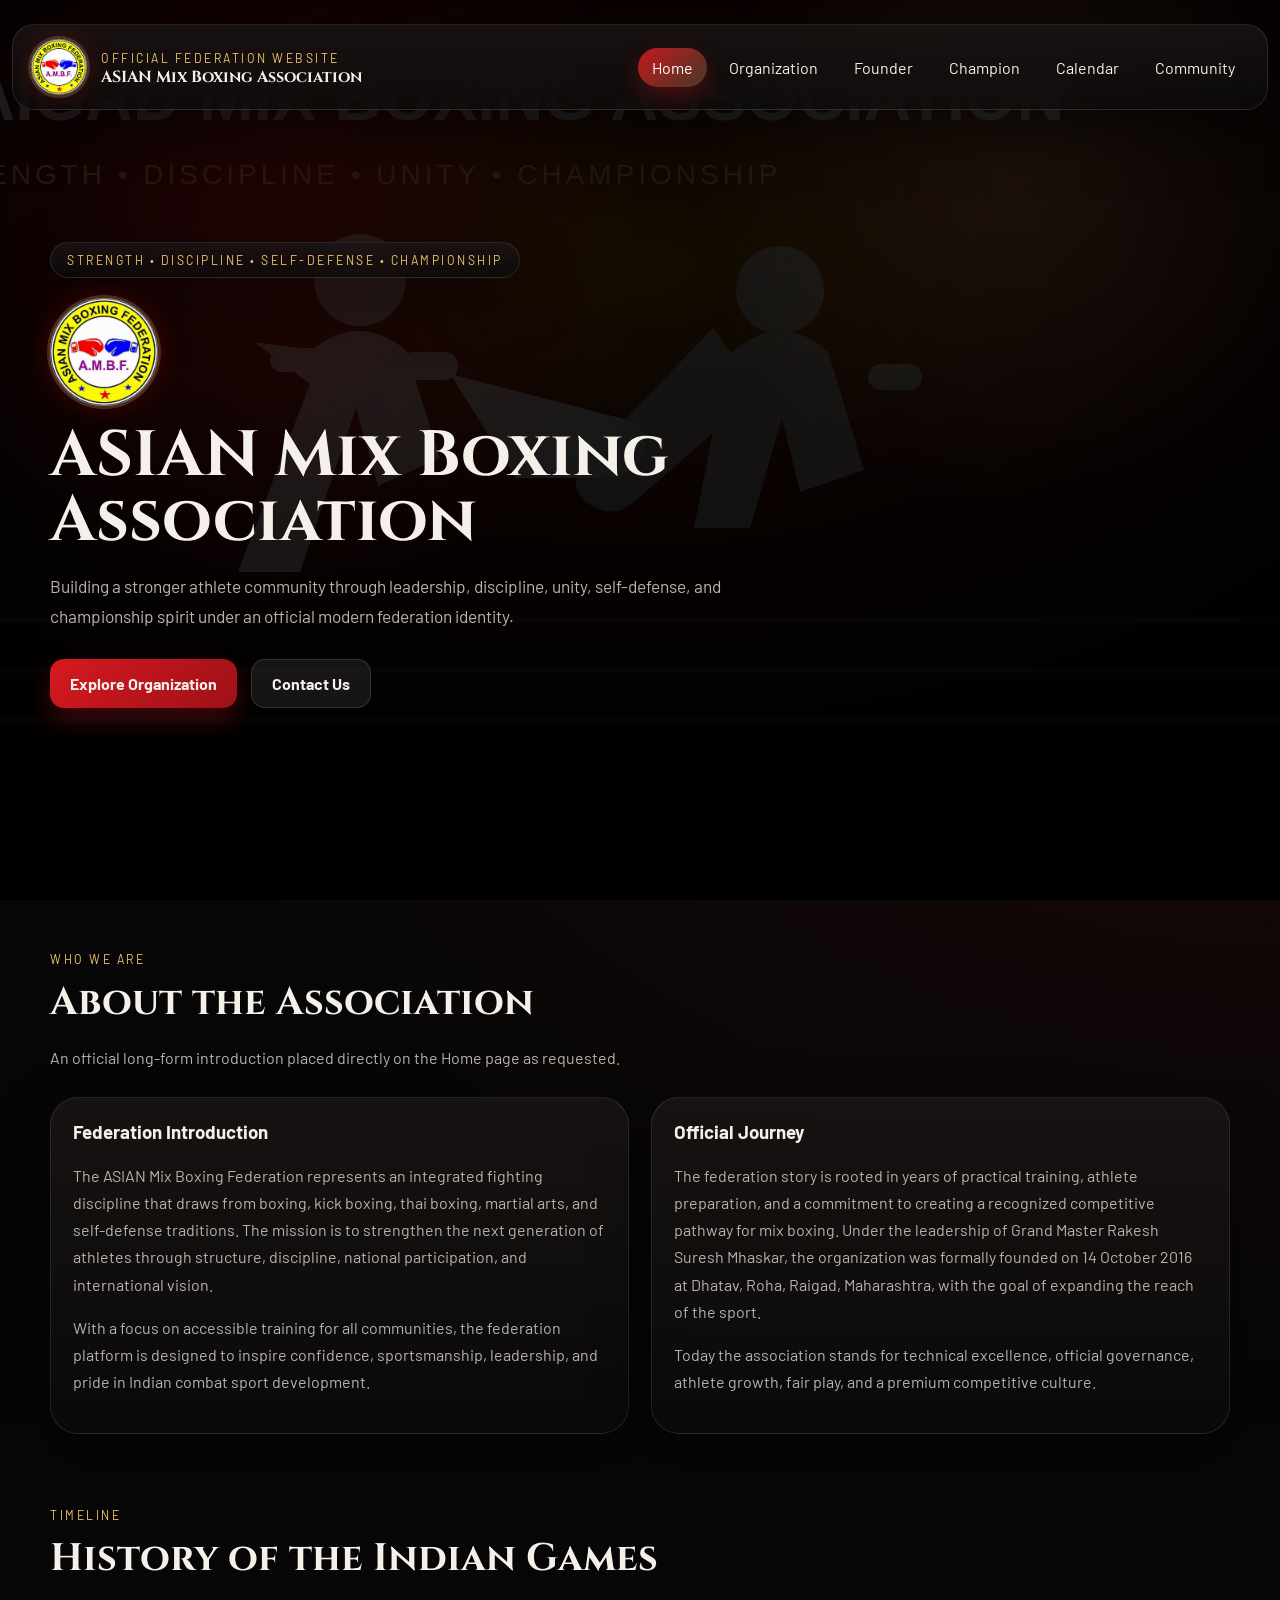
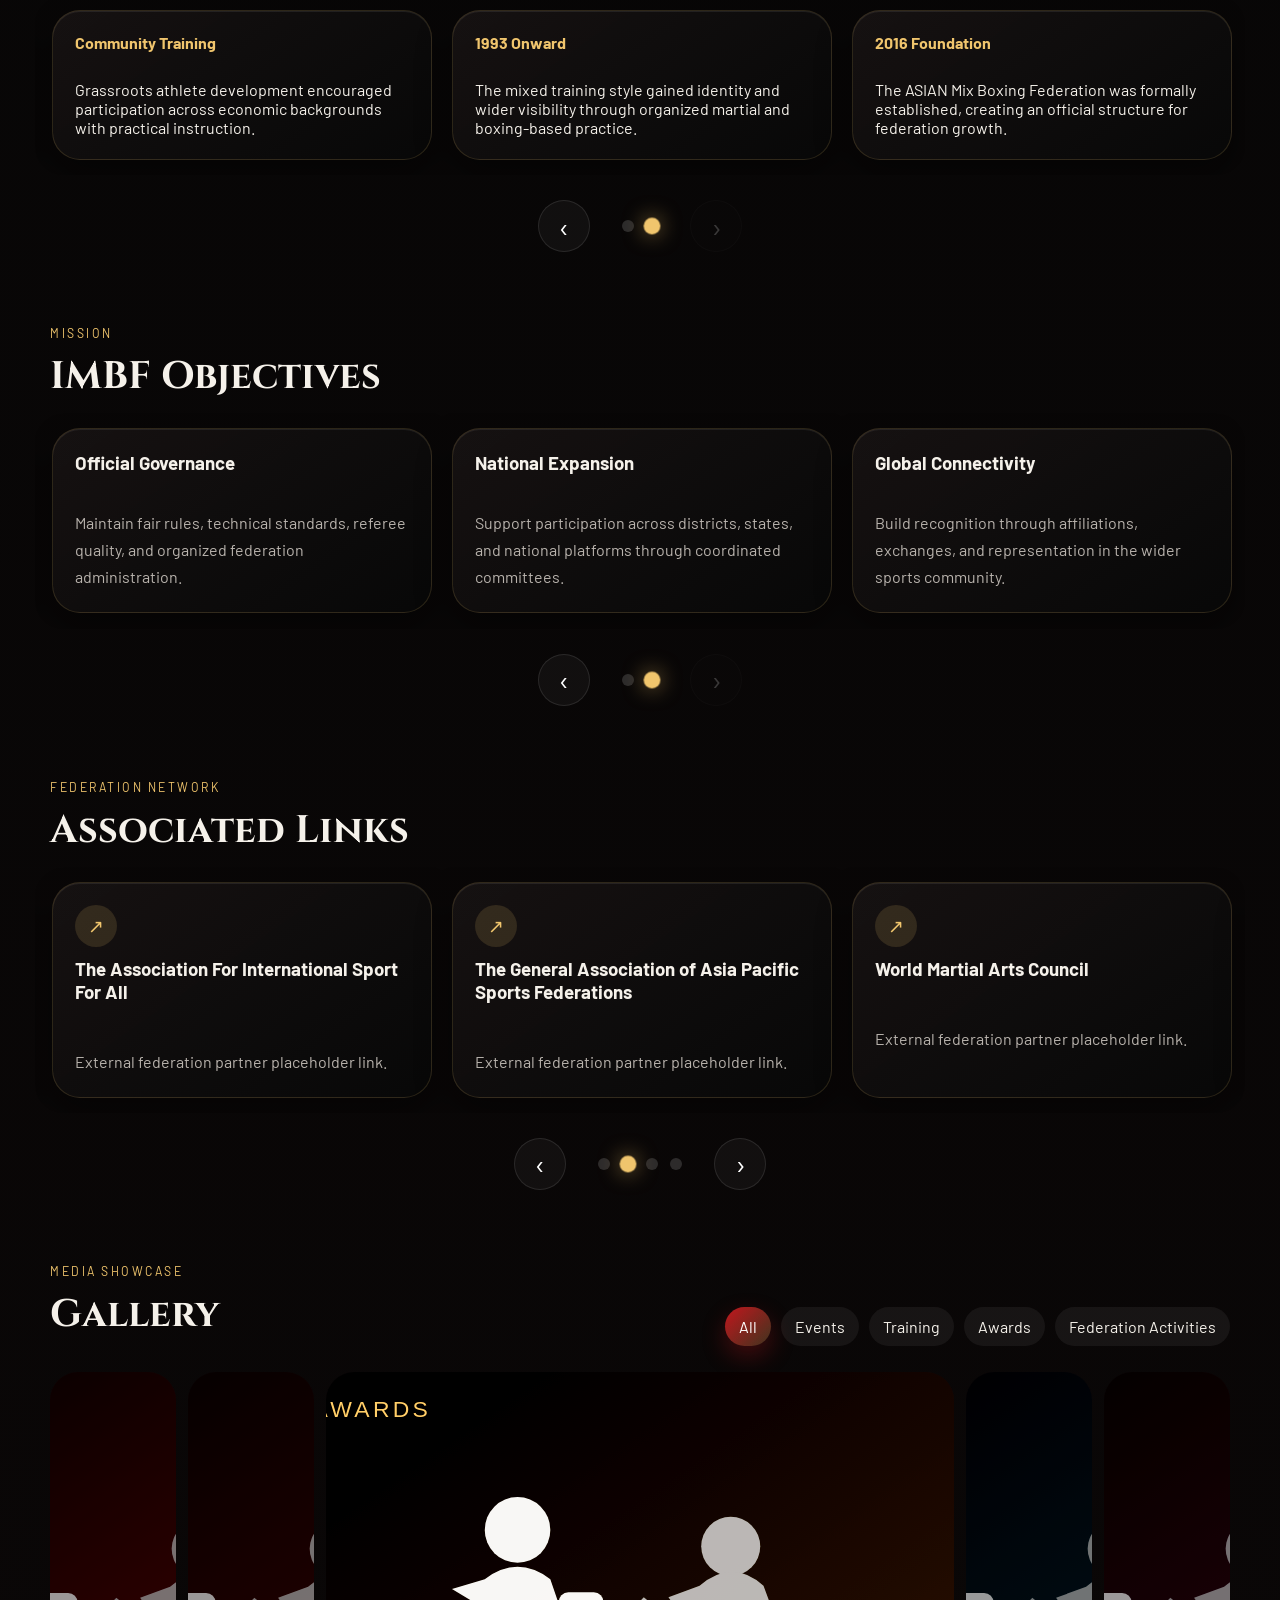
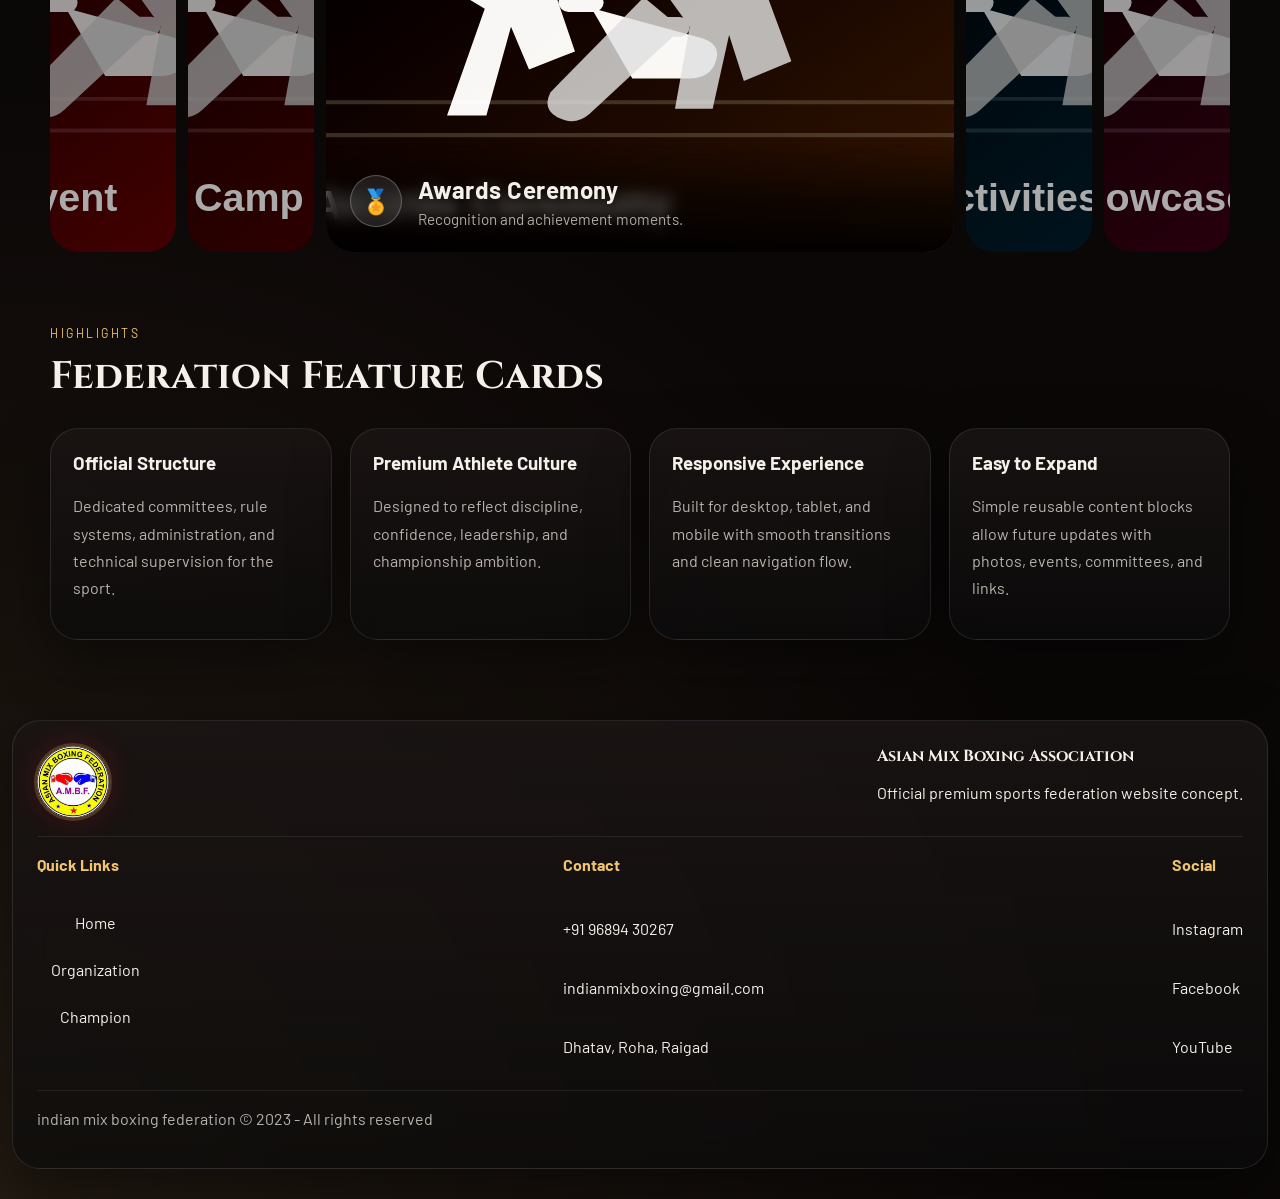
==== index.html @ f1f3923a "Update index.html" ====
<!DOCTYPE html>
<html lang="en">
<head>
 <!-- Google tag (gtag.js) -->
<script async src="https://www.googletagmanager.com/gtag/js?id=G-KQ9XJMJZVV"></script>
<script>
  window.dataLayer = window.dataLayer || [];
  function gtag(){dataLayer.push(arguments);}
  gtag('js', new Date());

  gtag('config', 'G-KQ9XJMJZVV');
</script>
  <meta name="google-site-verification" content="1h9TPfLEW4wHCmeXuzrRV40Mx8fg6w8ciXgOBHRGX2k" />
  <meta charset="UTF-8" />
  <meta name="viewport" content="width=device-width, initial-scale=1.0" />
  <title>ASIAN Mix Boxing Association</title>
  <meta name="description" content="Official premium website concept for ASIAN Mix Boxing Association." />
  <link rel="preconnect" href="https://fonts.googleapis.com">
  <link rel="preconnect" href="https://fonts.gstatic.com" crossorigin>
  <link href="https://fonts.googleapis.com/css2?family=Barlow:wght@400;500;600;700;800&family=Cinzel:wght@500;600;700&display=swap" rel="stylesheet">
  <link rel="stylesheet" href="styles.css" />
</head>
<body>
  <div class="site-shell">
    <header class="site-header glass">
      <a href="#" class="brand" data-page-target="home-page">
        <img src="assets/logo.jpg" alt="IMBF Logo" class="brand-logo" />
        <div>
          <span class="brand-top">Official Federation Website</span>
          <strong>ASIAN Mix Boxing Association</strong>
        </div>
      </a>

      <button class="menu-toggle" aria-label="Open navigation">
        <span></span><span></span><span></span>
      </button>

      <nav class="site-nav">
        <button class="nav-link active" data-page-target="home-page">Home</button>
        <button class="nav-link" data-page-target="organization-page">Organization</button>
        <button class="nav-link" data-page-target="founder-page">Founder</button>
        <button class="nav-link" data-page-target="champion-page">Champion</button>
        <button class="nav-link" data-page-target="calendar-page">Calendar</button>

        <button class="nav-link" data-page-target="community-page">Community</button>
      </nav>
    </header>

    <main class="page-stack">
      <section id="home-page" class="page active">
        <section class="hero-section">
          <div class="hero-video-wrap">
            <iframe
              class="hero-video"
              src="https://www.youtube.com/embed/D8DouKeOkfI?autoplay=1&mute=1&controls=0&loop=1&playlist=D8DouKeOkfI&modestbranding=1&playsinline=1&rel=0"
              title="Boxing background video"
              allow="autoplay; encrypted-media; picture-in-picture"
              referrerpolicy="strict-origin-when-cross-origin"
            ></iframe>
            <div class="hero-poster" aria-hidden="true"></div>
          </div>
          <div class="hero-overlay"></div>
          <div class="hero-content content-width">
            <div class="hero-badge glass reveal">Strength • Discipline • Self-Defense • Championship</div>
            <div class="hero-grid">
              <div class="hero-copy reveal">
                <img src="assets/logo.jpg" alt="IMBF Logo" class="hero-logo" />
                <h1>ASIAN Mix Boxing Association</h1>
                <p>
                  Building a stronger athlete community through leadership, discipline, unity, self-defense,
                  and championship spirit under an official modern federation identity.
                </p>
                <div class="hero-actions">
                  <button class="button button-primary" data-page-target="organization-page">Explore Organization</button>
                  <button class="button button-secondary" data-page-target="contact-page">Contact Us</button>
                </div>
              </div>


            </div>
          </div>
        </section>

        <section class="section content-width reveal" id="about-section">
          <div class="section-heading">
            <span class="eyebrow">Who We Are</span>
            <h2>About the Association</h2>
            <p>An official long-form introduction placed directly on the Home page as requested.</p>
          </div>
          <div class="two-col">
            <article class="glass info-card">
              <h3>Federation Introduction</h3>
              <p>
                The ASIAN Mix Boxing Federation represents an integrated fighting discipline that draws from boxing,
                kick boxing, thai boxing, martial arts, and self-defense traditions. The mission is to strengthen the
                next generation of athletes through structure, discipline, national participation, and international vision.
              </p>
              <p>
                With a focus on accessible training for all communities, the federation platform is designed to inspire
                confidence, sportsmanship, leadership, and pride in Indian combat sport development.
              </p>
            </article>
            <article class="glass info-card">
              <h3>Official Journey</h3>
              <p>
                The federation story is rooted in years of practical training, athlete preparation, and a commitment to
                creating a recognized competitive pathway for mix boxing. Under the leadership of Grand Master Rakesh
                Suresh Mhaskar, the organization was formally founded on 14 October 2016 at Dhatav, Roha, Raigad,
                Maharashtra, with the goal of expanding the reach of the sport.
              </p>
              <p>
                Today the association stands for technical excellence, official governance, athlete growth, fair play,
                and a premium competitive culture.
              </p>
            </article>
          </div>
        </section>

        <section class="section content-width reveal">
          <div class="section-heading">
            <span class="eyebrow">Timeline</span>
            <h2>History of the Indian Games</h2>
          </div>
          <div class="premium-carousel" data-carousel="timeline">
            <div class="carousel-track-wrapper">
              <div class="carousel-track">
                <article class="premium-slide timeline-card glass">
                  <span class="year">Early Roots</span>
                  <p>Traditional fighting disciplines, boxing practice, and martial systems shaped the foundation of the sport.</p>
                </article>
                <article class="premium-slide timeline-card glass">
                  <span class="year">Community Training</span>
                  <p>Grassroots athlete development encouraged participation across economic backgrounds with practical instruction.</p>
                </article>
                <article class="premium-slide timeline-card glass">
                  <span class="year">1993 Onward</span>
                  <p>The mixed training style gained identity and wider visibility through organized martial and boxing-based practice.</p>
                </article>
                <article class="premium-slide timeline-card glass">
                  <span class="year">2016 Foundation</span>
                  <p>The ASIAN Mix Boxing Federation was formally established, creating an official structure for federation growth.</p>
                </article>
              </div>
            </div>
            <div class="carousel-nav">
              <button class="carousel-arrow prev" aria-label="Previous slide">‹</button>
              <div class="carousel-dots"></div>
              <button class="carousel-arrow next" aria-label="Next slide">›</button>
            </div>
          </div>
        </section>

        <section class="section content-width reveal">
          <div class="section-heading">
            <span class="eyebrow">Mission</span>
            <h2>IMBF Objectives</h2>
          </div>
          <div class="premium-carousel" data-carousel="mission">
            <div class="carousel-track-wrapper">
              <div class="carousel-track">
                <article class="premium-slide glass objective-card">
                  <h3>Athlete Development</h3>
                  <p>Promote structured coaching, competition readiness, and disciplined combat sports education.</p>
                </article>
                <article class="premium-slide glass objective-card">
                  <h3>Official Governance</h3>
                  <p>Maintain fair rules, technical standards, referee quality, and organized federation administration.</p>
                </article>
                <article class="premium-slide glass objective-card">
                  <h3>National Expansion</h3>
                  <p>Support participation across districts, states, and national platforms through coordinated committees.</p>
                </article>
                <article class="premium-slide glass objective-card">
                  <h3>Global Connectivity</h3>
                  <p>Build recognition through affiliations, exchanges, and representation in the wider sports community.</p>
                </article>
              </div>
            </div>
            <div class="carousel-nav">
              <button class="carousel-arrow prev" aria-label="Previous slide">‹</button>
              <div class="carousel-dots"></div>
              <button class="carousel-arrow next" aria-label="Next slide">›</button>
            </div>
          </div>
        </section>

        <section class="section content-width reveal" id="associated-links">
          <div class="section-heading">
            <span class="eyebrow">Federation Network</span>
            <h2>Associated Links</h2>
          </div>
          <div class="premium-carousel" data-carousel="network">
            <div class="carousel-track-wrapper">
              <div class="carousel-track">
                <a class="premium-slide glass assoc-card" href="#" target="_blank" rel="noopener noreferrer">
                  <span>↗</span>
                  <h3>International Health and Fitness Association</h3>
                  <p>External federation partner placeholder link.</p>
                </a>
                <a class="premium-slide glass assoc-card" href="#" target="_blank" rel="noopener noreferrer">
                  <span>↗</span>
                  <h3>The Association For International Sport For All</h3>
                  <p>External federation partner placeholder link.</p>
                </a>
                <a class="premium-slide glass assoc-card" href="#" target="_blank" rel="noopener noreferrer">
                  <span>↗</span>
                  <h3>The General Association of Asia Pacific Sports Federations</h3>
                  <p>External federation partner placeholder link.</p>
                </a>
                <a class="premium-slide glass assoc-card" href="#" target="_blank" rel="noopener noreferrer">
                  <span>↗</span>
                  <h3>World Martial Arts Council</h3>
                  <p>External federation partner placeholder link.</p>
                </a>
                <a class="premium-slide glass assoc-card" href="#" target="_blank" rel="noopener noreferrer">
                  <span>↗</span>
                  <h3>World Mix Boxing Federation</h3>
                  <p>External federation partner placeholder link.</p>
                </a>
                <a class="premium-slide glass assoc-card" href="#" target="_blank" rel="noopener noreferrer">
                  <span>↗</span>
                  <h3>Asian Mix Boxing Federation</h3>
                  <p>External federation partner placeholder link.</p>
                </a>
              </div>
            </div>
            <div class="carousel-nav">
              <button class="carousel-arrow prev" aria-label="Previous slide">‹</button>
              <div class="carousel-dots"></div>
              <button class="carousel-arrow next" aria-label="Next slide">›</button>
            </div>
          </div>
        </section>

        <section class="section content-width reveal" id="gallery-section">
          <div class="section-heading split-heading">
            <div>
              <span class="eyebrow">Media Showcase</span>
              <h2>Gallery</h2>
            </div>
            <div class="gallery-filters">
              <button class="filter-btn active" data-filter="all">All</button>
              <button class="filter-btn" data-filter="events">Events</button>
              <button class="filter-btn" data-filter="training">Training</button>
              <button class="filter-btn" data-filter="awards">Awards</button>
              <button class="filter-btn" data-filter="activities">Federation Activities</button>
            </div>
          </div>

          <div class="premium-accordion-gallery">
            <div class="accordion-item" tabindex="0" data-category="events">
              <img src="assets/gallery-1.svg" class="accordion-bg" alt="Federation Event" />
              <div class="accordion-content glass">
                <span class="icon">🏆</span>
                <div>
                  <h3>Federation Event</h3>
                  <p>Main event ring atmosphere.</p>
                </div>
              </div>
            </div>
            <div class="accordion-item" tabindex="0" data-category="training">
              <img src="assets/gallery-2.svg" class="accordion-bg" alt="Elite Training Camp" />
              <div class="accordion-content glass">
                <span class="icon">🥊</span>
                <div>
                  <h3>Elite Training Camp</h3>
                  <p>Technique and conditioning focus.</p>
                </div>
              </div>
            </div>
            <div class="accordion-item active" tabindex="0" data-category="awards">
              <img src="assets/gallery-3.svg" class="accordion-bg" alt="Awards Ceremony" />
              <div class="accordion-content glass">
                <span class="icon">🏅</span>
                <div>
                  <h3>Awards Ceremony</h3>
                  <p>Recognition and achievement moments.</p>
                </div>
              </div>
            </div>
            <div class="accordion-item" tabindex="0" data-category="activities">
              <img src="assets/gallery-4.svg" class="accordion-bg" alt="Federation Activities" />
              <div class="accordion-content glass">
                <span class="icon">🤝</span>
                <div>
                  <h3>Federation Activities</h3>
                  <p>Official meetings and sports programs.</p>
                </div>
              </div>
            </div>
            <div class="accordion-item" tabindex="0" data-category="events">
              <img src="assets/gallery-5.svg" class="accordion-bg" alt="Champion Showcase" />
              <div class="accordion-content glass">
                <span class="icon">⭐</span>
                <div>
                  <h3>Champion Showcase</h3>
                  <p>Previous year spotlight moments.</p>
                </div>
              </div>
            </div>
          </div>
        </section>

        <section class="section content-width reveal">
          <div class="section-heading">
            <span class="eyebrow">Highlights</span>
            <h2>Federation Feature Cards</h2>
          </div>
          <div class="feature-grid">
            <article class="glass feature-card">
              <h3>Official Structure</h3>
              <p>Dedicated committees, rule systems, administration, and technical supervision for the sport.</p>
            </article>
            <article class="glass feature-card">
              <h3>Premium Athlete Culture</h3>
              <p>Designed to reflect discipline, confidence, leadership, and championship ambition.</p>
            </article>
            <article class="glass feature-card">
              <h3>Responsive Experience</h3>
              <p>Built for desktop, tablet, and mobile with smooth transitions and clean navigation flow.</p>
            </article>
            <article class="glass feature-card">
              <h3>Easy to Expand</h3>
              <p>Simple reusable content blocks allow future updates with photos, events, committees, and links.</p>
            </article>
          </div>
        </section>
      </section>

      <section id="organization-page" class="page">
        <div class="content-width inner-page-heading reveal">
          <span class="eyebrow">Official Governance</span>
          <h2>Organization</h2>
          <p>Structured committees, administration, rules, and referee information in an organized scrolling layout.</p>
        </div>
        <div class="content-width organization-layout reveal">
          <aside class="organization-tabs glass">
            <button class="org-tab active" data-org-target="constitution">Constitution &amp; Rules</button>
            <button class="org-tab" data-org-target="administration">Administration</button>
            <button class="org-tab" data-org-target="assembly">General Assembly</button>
            <button class="org-tab" data-org-target="committee">General Committee</button>
            <button class="org-tab" data-org-target="organizer">Organizer Committee</button>
            <button class="org-tab" data-org-target="technical">Technical Panel Committee</button>
            <button class="org-tab" data-org-target="standing">Standing Committees</button>
            <button class="org-tab" data-org-target="referee">Official Referee</button>
          </aside>

          <div class="organization-content glass custom-scrollbar">
            <article class="org-panel active" id="constitution">
              <h3>Constitution &amp; Rules</h3>
              <p>The federation maintains a disciplined system of official rules, athlete conduct standards, fair play requirements, and event organization procedures.</p>
              <ul>
                <li>Promote safe, regulated, and respectful competitive participation.</li>
                <li>Maintain technical rulebooks for events, scoring, and athlete categories.</li>
                <li>Support transparent administration and committee-based decision making.</li>
                <li>Encourage athlete development, referee integrity, and training excellence.</li>
              </ul>
            </article>

            <article class="org-panel" id="administration">
              <h3>Administration</h3>
              <div class="org-card-grid">
                <article class="mini-glass">
                  <h4>Primary Contacts</h4>
                  <p>+91 96894 30267</p>
                  <p>+91 82913 54587</p>
                  <p>indianmixboxing@gmail.com</p>
                </article>
                <article class="mini-glass">
                  <h4>Leadership</h4>
                  <p>Mr. Swapnil Sonawane</p>
                  <p>Administrative support and coordination for official activities and communications.</p>
                </article>
              </div>
              <p>
                The Indian Mix Boxing Federation is an art of fighting that combines multiple systems into one competitive identity. The mix boxing game initially started in Dhatav Khedya village for students from all backgrounds and later evolved into a recognized federation structure. On 14 October 2016, the federation was founded at Dhatav, Roha, Raigad, Maharashtra.
              </p>
            </article>

            <article class="org-panel" id="assembly">
              <h3>General Assembly</h3>
              <ul>
                <li>Approves major resolutions and long-term federation direction.</li>
                <li>Reviews annual activity plans, event structures, and athlete development programs.</li>
                <li>Supports national and state-level participation strategy.</li>
                <li>Encourages member representation and transparent governance.</li>
              </ul>
            </article>

            <article class="org-panel" id="committee">
              <h3>General Committee</h3>
              <div class="org-list-grid">
                <div class="mini-glass">
                  <h4>Operations</h4>
                  <p>Scheduling, coordination, and official planning.</p>
                </div>
                <div class="mini-glass">
                  <h4>Compliance</h4>
                  <p>Rule monitoring, standards, and federation procedures.</p>
                </div>
                <div class="mini-glass">
                  <h4>Development</h4>
                  <p>Training programs, expansion, and athlete support.</p>
                </div>
              </div>
            </article>

            <article class="org-panel" id="organizer">
              <h3>Organizer Committee</h3>
              <ul>
                <li>Plans championships, camps, meetings, and official promotional activities.</li>
                <li>Coordinates venues, logistics, athlete flow, and public communication.</li>
                <li>Maintains event quality and federation presentation standards.</li>
              </ul>
            </article>

            <article class="org-panel" id="technical">
              <h3>Technical Panel Committee</h3>
              <ul>
                <li>Oversees rules, bout operations, scoring integrity, and technical assessment.</li>
                <li>Guides referee standards and competition procedures.</li>
                <li>Supports athlete classification, discipline, and fair play.</li>
              </ul>
            </article>

            <article class="org-panel" id="standing">
              <h3>Standing Committees</h3>
              <div class="org-list-grid">
                <div class="mini-glass"><h4>Events</h4><p>Season calendars, camps, championship planning.</p></div>
                <div class="mini-glass"><h4>Membership</h4><p>Athlete registration, association coordination, outreach.</p></div>
                <div class="mini-glass"><h4>Media</h4><p>Brand presentation, community updates, federation news.</p></div>
                <div class="mini-glass"><h4>Discipline</h4><p>Ethics, conduct review, and official standards.</p></div>
              </div>
            </article>

            <article class="org-panel" id="referee">
              <h3>Official Referee</h3>
              <p>Referee panels are expected to uphold fairness, safety, discipline, and technical quality at every official event.</p>
              <ul>
                <li>Match supervision and scoring consistency.</li>
                <li>Rule enforcement and athlete safety.</li>
                <li>Professional conduct and neutral officiating.</li>
                <li>Coordination with technical committees during competitions.</li>
              </ul>
            </article>
          </div>
        </div>
      </section>

      <section id="founder-page" class="page">
        <div class="content-width inner-page-heading reveal">
          <span class="eyebrow">Leadership Tribute</span>
          <h2>Founder Profile</h2>
          <p>An official tribute-style founder presentation for the federation.</p>
        </div>
        <div class="content-width founder-layout reveal">
          <div class="glass founder-photo-card">
            <img src="assets/founder.svg" alt="Founder placeholder image" />
          </div>
          <div class="founder-content">
            <article class="glass founder-main-card">
              <span class="eyebrow">Founder</span>
              <h3>Mr. Gm Rakesh Mhaskar</h3>
              <p>
                Grand Master Rakesh Mhaskar is presented here as the founding force behind the federation journey,
                helping shape a structured identity for mix boxing with discipline, courage, athlete development,
                and official recognition.
              </p>
              <p>
                His contribution reflects dedication to combat sports training, community reach, and the establishment
                of a stronger federation platform for future champions.
              </p>
            </article>
            <div class="achievement-grid">
              <article class="glass achievement-card">
                <h4>Leadership</h4>
                <p>Guided the sport toward a formal federation structure.</p>
              </article>
              <article class="glass achievement-card">
                <h4>Vision</h4>
                <p>Promoted inclusion, training discipline, and athlete opportunity.</p>
              </article>
              <article class="glass achievement-card">
                <h4>Foundation</h4>
                <p>Helped establish the federation on 14 October 2016.</p>
              </article>
            </div>
            <article class="glass leadership-message">
              <h4>Leadership Message</h4>
              <p>
                “A federation becomes powerful when discipline, integrity, and athlete growth stand above everything else.
                The mission is not only to build fighters, but to build character and champions.”
              </p>
            </article>
          </div>
        </div>
      </section>

      <section id="champion-page" class="page">
        <div class="content-width inner-page-heading reveal">
          <span class="eyebrow">Victory Wall</span>
          <h2>Champion Showcase</h2>
          <p>Previous champion highlights presented in a premium sliding showcase.</p>
        </div>

        <div class="scroll-sequence-wrapper" id="champion-sequence-wrapper">
          <div class="scroll-sequence-sticky">
            <canvas id="champion-scroll-canvas"></canvas>
            <div class="sequence-overlay-text">
              <h2 id="sequence-text-1">A Legacy of Champions</h2>
              <h2 id="sequence-text-2">Forged in Discipline</h2>
              <h2 id="sequence-text-3">Built for Greatness</h2>
            </div>
          </div>
        </div>

        <div class="content-width champion-section reveal">
          <div class="champion-carousel glass">
            <button class="carousel-btn" id="champion-prev">‹</button>
            <div class="champion-track" id="champion-track">
              <article class="champion-card">
                <img src="assets/champion-1.svg" alt="Champion placeholder" />
                <h3>Athlete One</h3>
                <p>Year: 2024</p>
                <p>Category: Senior</p>
                <p>Title Won: National Gold Medal</p>
              </article>
              <article class="champion-card">
                <img src="assets/champion-2.svg" alt="Champion placeholder" />
                <h3>Athlete Two</h3>
                <p>Year: 2023</p>
                <p>Category: Youth</p>
                <p>Title Won: Youth Championship</p>
              </article>
              <article class="champion-card">
                <img src="assets/champion-3.svg" alt="Champion placeholder" />
                <h3>Official Panel</h3>
                <p>Year: 2022</p>
                <p>Category: Federation Honor</p>
                <p>Title Won: Referee Excellence</p>
              </article>
              <article class="champion-card">
                <img src="assets/champion-4.svg" alt="Champion placeholder" />
                <h3>Athlete Four</h3>
                <p>Year: 2021</p>
                <p>Category: Women</p>
                <p>Title Won: Women Power Champion</p>
              </article>
            </div>
            <button class="carousel-btn" id="champion-next">›</button>
          </div>
        </div>
      </section>

      <section id="calendar-page" class="page">
        <div class="content-width inner-page-heading reveal">
          <span class="eyebrow">Scheduling Hub</span>
          <h2>Calendar &amp; Events</h2>
          <p>Admin-style event presentation for matches, meetings, camps, and announcements.</p>
        </div>
        <div class="content-width calendar-layout reveal">
          <article class="glass calendar-widget">
            <div class="calendar-head">
              <h3>April 2026</h3>
              <span>Official Event Calendar</span>
            </div>
            <div class="calendar-grid calendar-days">
              <span>Sun</span><span>Mon</span><span>Tue</span><span>Wed</span><span>Thu</span><span>Fri</span><span>Sat</span>
            </div>
            <div class="calendar-grid calendar-dates">
              <span class="muted">29</span><span class="muted">30</span><span>1</span><span>2</span><span>3</span><span class="event-date">4</span><span>5</span>
              <span>6</span><span>7</span><span>8</span><span class="event-date">9</span><span>10</span><span>11</span><span>12</span>
              <span>13</span><span>14</span><span>15</span><span>16</span><span class="event-date">17</span><span>18</span><span>19</span>
              <span>20</span><span>21</span><span>22</span><span>23</span><span>24</span><span class="event-date">25</span><span>26</span>
              <span>27</span><span>28</span><span>29</span><span>30</span><span class="muted">1</span><span class="muted">2</span><span class="muted">3</span>
            </div>
          </article>
          <div class="event-list">
            <article class="glass event-card">
              <span class="event-badge">04 Apr</span>
              <h3>State Training Camp</h3>
              <p>Advanced athlete preparation and technical review sessions.</p>
            </article>
            <article class="glass event-card">
              <span class="event-badge">09 Apr</span>
              <h3>Committee Meeting</h3>
              <p>Planning, compliance review, and federation coordination.</p>
            </article>
            <article class="glass event-card">
              <span class="event-badge">17 Apr</span>
              <h3>Youth Championship Trials</h3>
              <p>Selection pathway for upcoming competition entries.</p>
            </article>
            <article class="glass event-card">
              <span class="event-badge">25 Apr</span>
              <h3>Community Outreach Camp</h3>
              <p>Membership awareness, athlete support, and training demonstrations.</p>
            </article>
          </div>
        </div>
      </section>

      <section id="contact-page" class="page">
        <div class="content-width inner-page-heading reveal">
          <span class="eyebrow">Get In Touch</span>
          <h2>Contact Us</h2>
          <p>Official contact information with a premium styled inquiry form.</p>
        </div>
        <div class="content-width contact-layout reveal">
          <div class="contact-info-grid">
            <article class="glass contact-card">
              <h3>Address</h3>
              <p>Dhatav, Roha, Raigad, Maharashtra, India</p>
            </article>
            <article class="glass contact-card">
              <h3>Phone</h3>
              <p>+91 96894 30267</p>
              <p>+91 82913 54587</p>
            </article>
            <article class="glass contact-card">
              <h3>Email</h3>
              <p>indianmixboxing@gmail.com</p>
              <p>official@raigadmixboxing.org</p>
            </article>
          </div>

          <form class="glass contact-form">
            <div class="form-grid">
              <label>
                <span>Name</span>
                <input type="text" placeholder="Enter your full name" />
              </label>
              <label>
                <span>Email</span>
                <input type="email" placeholder="Enter your email" />
              </label>
              <label>
                <span>Phone</span>
                <input type="tel" placeholder="Enter your phone number" />
              </label>
              <label class="full-width">
                <span>Message</span>
                <textarea rows="6" placeholder="Write your message"></textarea>
              </label>
            </div>
            <button type="submit" class="button button-primary">Send Inquiry</button>
          </form>
        </div>
      </section>

      <section id="community-page" class="page">
        <div class="content-width inner-page-heading reveal">
          <span class="eyebrow">Community Desk</span>
          <h2>Community</h2>
          <p>Notices, announcements, athlete support, drives, and participation sections.</p>
        </div>
        <div class="content-width community-grid reveal">
          <article class="glass community-card">
            <h3>Notices</h3>
            <p>Official circulars, rule updates, important schedules, and federation reminders.</p>
          </article>
          <article class="glass community-card">
            <h3>Announcements</h3>
            <p>Events, trials, committee updates, and public federation news releases.</p>
          </article>
          <article class="glass community-card">
            <h3>Membership Drives</h3>
            <p>Recruitment campaigns to expand athlete and district participation.</p>
          </article>
          <article class="glass community-card">
            <h3>Athlete Support</h3>
            <p>Guidance, development opportunities, and federation support systems.</p>
          </article>
          <article class="glass community-card">
            <h3>Volunteer Participation</h3>
            <p>Support for events, logistics, media assistance, and local sports promotion.</p>
          </article>
          <article class="glass community-card">
            <h3>Federation Spirit</h3>
            <p>A strong athlete-focused environment powered by discipline, unity, and service.</p>
          </article>
        </div>
      </section>
    </main>

    <footer class="site-footer glass">
      <div class="footer-brand">
        <img src="assets/logo.jpg" alt="IMBF Logo" class="footer-logo" />
        <div>
          <strong>Asian Mix Boxing Association</strong>
          <p>Official premium sports federation website concept.</p>
        </div>
      </div>
      <div class="footer-links">
        <div>
          <h4>Quick Links</h4>
          <button class="footer-link" data-page-target="home-page">Home</button>
          <button class="footer-link" data-page-target="organization-page">Organization</button>
          <button class="footer-link" data-page-target="champion-page">Champion</button>
        </div>
        <div>
          <h4>Contact</h4>
          <p>+91 96894 30267</p>
          <p>indianmixboxing@gmail.com</p>
          <p>Dhatav, Roha, Raigad</p>
        </div>
        <div>
          <h4>Social</h4>
          <p>Instagram</p>
          <p>Facebook</p>
          <p>YouTube</p>
        </div>
      </div>
      <p class="footer-note">indian mix boxing federation © 2023 - All rights reserved</p>
    </footer>
  </div>

  <div class="lightbox" id="lightbox">
    <button class="lightbox-close" id="lightbox-close">×</button>
    <img src="" alt="Gallery preview" id="lightbox-image" />
    <div class="lightbox-caption" id="lightbox-caption"></div>
  </div>

  <script src="script.js"></script>
</body>
</html>
---- styles.css ----
:root {
  --bg: #070707;
  --bg-soft: #120b0c;
  --panel: rgba(16, 16, 16, 0.72);
  --panel-strong: rgba(22, 16, 16, 0.88);
  --line: rgba(255, 255, 255, 0.1);
  --text: #f5f1ea;
  --muted: #b9b3ad;
  --gold: #f0c56d;
  --gold-deep: #aa7721;
  --red: #d71920;
  --white: #ffffff;
  --shadow: 0 22px 60px rgba(0, 0, 0, 0.45);
  --radius-xl: 28px;
  --radius-lg: 20px;
  --radius-md: 16px;
  --transition: 260ms ease;
}

* { box-sizing: border-box; }
html { scroll-behavior: smooth; }
body {
  margin: 0;
  background:
    radial-gradient(circle at top right, rgba(215, 25, 32, 0.15), transparent 30%),
    radial-gradient(circle at bottom left, rgba(240, 197, 109, 0.1), transparent 25%),
    linear-gradient(180deg, #060606 0%, #0b0707 100%);
  color: var(--text);
  font-family: "Barlow", sans-serif;
  min-height: 100vh;
}

button,
a,
input,
textarea { font: inherit; }
button { cursor: pointer; }
a { color: inherit; text-decoration: none; }
img { max-width: 100%; display: block; }

.site-shell {
  min-height: 100vh;
  position: relative;
  overflow-x: hidden;
}

.content-width {
  width: min(1180px, calc(100% - 32px));
  margin: 0 auto;
}

.glass {
  background: linear-gradient(180deg, rgba(27, 21, 21, 0.82), rgba(11, 11, 11, 0.72));
  border: 1px solid var(--line);
  box-shadow: var(--shadow);
  backdrop-filter: blur(18px);
}

.mini-glass {
  background: linear-gradient(180deg, rgba(255, 255, 255, 0.06), rgba(255, 255, 255, 0.03));
  border: 1px solid rgba(255,255,255,0.08);
  border-radius: var(--radius-md);
  padding: 18px;
}

.site-header {
  position: fixed;
  top: 12px;
  left: 0;
  right: 0;
  z-index: 50;
  width: min(1260px, calc(100% - 24px));
  margin: 12px auto 0;
  border-radius: 22px;
  display: flex;
  align-items: center;
  justify-content: space-between;
  gap: 20px;
  padding: 14px 18px;
  transition: all 0.5s cubic-bezier(0.25, 1, 0.5, 1);
}

.site-header.scrolled {
  padding: 6px 16px;
  background: linear-gradient(135deg, rgba(8, 8, 8, 0.95), rgba(15, 10, 10, 0.95));
  box-shadow: 0 15px 35px rgba(0, 0, 0, 0.7), inset 0 1px 0 rgba(240, 197, 109, 0.15);
  border-bottom: 1px solid rgba(240, 197, 109, 0.3);
  top: 8px;
  width: min(1000px, calc(100% - 32px));
  backdrop-filter: blur(25px);
}

.site-header.scrolled .brand-logo {
  width: 42px;
  height: 42px;
}

.site-header.scrolled .brand-top {
  display: none;
}

.site-header.scrolled .brand strong {
  font-size: 0.95rem;
}

.brand-logo {
  transition: width 0.5s ease, height 0.5s ease;
}

.brand strong {
  transition: font-size 0.5s ease;
}


.brand {
  display: flex;
  align-items: center;
  gap: 14px;
  min-width: 0;
}

.brand-logo,
.footer-logo,
.hero-logo {
  border-radius: 50%;
  object-fit: cover;
  background: rgba(255,255,255,0.08);
  box-shadow: 0 0 0 3px rgba(240, 197, 109, 0.2), 0 0 30px rgba(215, 25, 32, 0.25);
}
.brand-logo { width: 56px; height: 56px; }
.footer-logo { width: 72px; height: 72px; }
.hero-logo { width: 108px; height: 108px; margin-bottom: 18px; }

.brand-top,
.eyebrow,
.hero-badge {
  text-transform: uppercase;
  letter-spacing: 2.5px;
  font-size: 0.76rem;
  color: var(--gold);
}

.brand strong,
.section-heading h2,
.inner-page-heading h2,
.hero-copy h1,
.founder-main-card h3,
.site-footer strong {
  font-family: "Cinzel", serif;
}

.brand strong {
  display: block;
  font-size: 1rem;
}

.site-nav {
  display: flex;
  align-items: center;
  gap: 8px;
  flex-wrap: wrap;
}

.nav-link,
.footer-link,
.org-tab,
.filter-btn,
.button,
.carousel-btn,
.menu-toggle {
  border: none;
  background: transparent;
  color: var(--text);
}

.nav-link,
.footer-link {
  padding: 10px 14px;
  border-radius: 999px;
  transition: transform var(--transition), background var(--transition), color var(--transition), box-shadow var(--transition);
}

.nav-link:hover,
.footer-link:hover,
.org-tab:hover,
.filter-btn:hover,
.button:hover,
.carousel-btn:hover {
  transform: translateY(-2px);
}

.nav-link.active,
.footer-link:hover,
.org-tab.active,
.filter-btn.active {
  background: linear-gradient(135deg, rgba(215, 25, 32, 0.9), rgba(240, 197, 109, 0.24));
  color: var(--white);
  box-shadow: 0 10px 25px rgba(215, 25, 32, 0.28);
}

.menu-toggle {
  display: none;
  width: 48px;
  height: 48px;
  padding: 10px;
  border-radius: 14px;
  background: rgba(255,255,255,0.05);
}

.menu-toggle span {
  display: block;
  height: 2px;
  background: var(--white);
  margin: 6px 0;
  border-radius: 2px;
}

.page-stack {
  position: relative;
  padding-bottom: 36px;
}

.page {
  display: none;
  opacity: 0;
  transform: translateY(22px);
  animation: pageOut 0.35s ease forwards;
}

.page.active {
  display: block;
  animation: pageIn 0.55s ease forwards;
}

@keyframes pageIn {
  from { opacity: 0; transform: translateY(22px); }
  to { opacity: 1; transform: translateY(0); }
}

@keyframes pageOut {
  from { opacity: 1; transform: translateY(0); }
  to { opacity: 0; transform: translateY(22px); }
}

.hero-section {
  position: relative;
  min-height: 100vh;
  display: grid;
  align-items: center;
  isolation: isolate;
}

.hero-video-wrap,
.hero-video,
.hero-poster,
.hero-overlay {
  position: absolute;
  inset: 0;
}

.hero-video-wrap {
  overflow: hidden;
  z-index: -3;
  background: #000;
}

.hero-video {
  width: 100vw;
  height: 56.25vw;
  min-height: 100vh;
  min-width: 177.77vh;
  top: 50%;
  left: 50%;
  transform: translate(-50%, -50%) scale(1.15);
  pointer-events: none;
  border: 0;
  opacity: 0.55;
}

.hero-poster {
  background: url('assets/hero-poster.svg') center/cover no-repeat;
  opacity: 0.55;
  mix-blend-mode: screen;
}

.hero-overlay {
  background:
    linear-gradient(180deg, rgba(0,0,0,0.62), rgba(0,0,0,0.56)),
    radial-gradient(circle at 20% 25%, rgba(215, 25, 32, 0.28), transparent 32%),
    radial-gradient(circle at 80% 20%, rgba(240, 197, 109, 0.18), transparent 26%),
    linear-gradient(180deg, rgba(0,0,0,0.38), rgba(0,0,0,0.72));
  z-index: -2;
}

.hero-content {
  position: relative;
  padding: 130px 0 80px;
}

.hero-badge {
  display: inline-flex;
  padding: 10px 16px;
  border-radius: 999px;
  margin-bottom: 20px;
}

.hero-grid {
  display: grid;
  grid-template-columns: minmax(0, 1.2fr) minmax(320px, 420px);
  gap: 32px;
  align-items: center;
}

.hero-copy h1 {
  font-size: clamp(2.6rem, 5vw, 5.2rem);
  line-height: 1.02;
  margin: 0 0 18px;
}

.hero-copy p,
.section-heading p,
.inner-page-heading p,
.info-card p,
.feature-card p,
.objective-card p,
.assoc-card p,
.community-card p,
.contact-card p,
.event-card p,
.founder-main-card p,
.achievement-card p,
.leadership-message p,
.champion-card p,
.org-panel p,
.org-panel li {
  color: var(--muted);
  line-height: 1.7;
}

.hero-copy p { max-width: 680px; font-size: 1.08rem; }
.hero-actions {
  display: flex;
  gap: 14px;
  flex-wrap: wrap;
  margin-top: 28px;
}

.button {
  padding: 14px 20px;
  border-radius: 14px;
  font-weight: 700;
  transition: transform var(--transition), box-shadow var(--transition), background var(--transition);
}
.button-primary {
  background: linear-gradient(135deg, var(--red), #9d1117);
  box-shadow: 0 12px 25px rgba(215,25,32,0.28);
}
.button-secondary {
  background: rgba(255,255,255,0.08);
  border: 1px solid rgba(255,255,255,0.12);
}

.stats-panel {
  display: grid;
  grid-template-columns: repeat(2, 1fr);
  gap: 16px;
}

.stat-card,
.info-card,
.timeline-card,
.objective-card,
.assoc-card,
.feature-card,
.contact-card,
.event-card,
.community-card,
.founder-main-card,
.achievement-card,
.leadership-message,
.organization-tabs,
.organization-content,
.calendar-widget,
.champion-carousel,
.founder-photo-card,
.featured-slider,
.gallery-card,
.contact-form {
  border-radius: var(--radius-xl);
}

.stat-card {
  padding: 24px;
}
.stat-card span {
  font-size: 2rem;
  color: var(--gold);
  font-weight: 800;
}
.stat-card p {
  margin: 8px 0 0;
  color: var(--muted);
}

.section {
  padding: 48px 0 22px;
}

.section-heading,
.inner-page-heading {
  margin-bottom: 26px;
}

.section-heading h2,
.inner-page-heading h2 {
  margin: 10px 0 6px;
  font-size: clamp(2rem, 3vw, 3rem);
}

.split-heading {
  display: flex;
  align-items: end;
  justify-content: space-between;
  gap: 20px;
}

.two-col,
.contact-layout,
.calendar-layout,
.founder-layout {
  display: grid;
  grid-template-columns: repeat(2, minmax(0, 1fr));
  gap: 22px;
}

.info-card,
.objective-card,
.feature-card,
.timeline-card,
.assoc-card,
.contact-card,
.event-card,
.community-card,
.founder-main-card,
.achievement-card,
.leadership-message,
.gallery-card,
.contact-form,
.calendar-widget,
.organization-tabs,
.organization-content,
.founder-photo-card,
.featured-slider,
.champion-carousel {
  padding: 22px;
}

.timeline {
  display: grid;
  grid-template-columns: repeat(4, minmax(0, 1fr));
  gap: 18px;
}

.timeline-card .year {
  display: inline-block;
  margin-bottom: 12px;
  color: var(--gold);
  font-weight: 700;
}

.objective-grid,
.assoc-grid,
.feature-grid,
.contact-info-grid,
.community-grid,
.achievement-grid {
  display: grid;
  gap: 18px;
}

.objective-grid,
.feature-grid,
.community-grid { grid-template-columns: repeat(4, minmax(0, 1fr)); }
.assoc-grid, .contact-info-grid, .achievement-grid { grid-template-columns: repeat(3, minmax(0, 1fr)); }

.assoc-card {
  display: flex;
  flex-direction: column;
  gap: 10px;
  transition: transform var(--transition), border-color var(--transition);
}
.assoc-card span {
  width: 42px;
  height: 42px;
  display: inline-grid;
  place-items: center;
  border-radius: 50%;
  background: rgba(240,197,109,0.14);
  color: var(--gold);
  font-size: 1.2rem;
}

.gallery-filters {
  display: flex;
  gap: 10px;
  flex-wrap: wrap;
}
.filter-btn {
  padding: 10px 14px;
  border-radius: 999px;
  background: rgba(255,255,255,0.06);
}

.featured-slider {
  display: grid;
  grid-template-columns: minmax(0, 1.4fr) minmax(280px, 0.8fr);
  gap: 22px;
  align-items: center;
  margin-bottom: 20px;
}

.featured-slider img,
.gallery-card img,
.champion-card img,
.founder-photo-card img {
  width: 100%;
  border-radius: 22px;
  border: 1px solid rgba(255,255,255,0.1);
}

.gallery-grid {
  display: grid;
  grid-template-columns: repeat(3, minmax(0, 1fr));
  gap: 18px;
}

.gallery-card {
  display: flex;
  flex-direction: column;
  gap: 14px;
  cursor: pointer;
  transition: transform var(--transition), border-color var(--transition), opacity var(--transition);
}
.gallery-card:hover,
.assoc-card:hover,
.feature-card:hover,
.objective-card:hover,
.contact-card:hover,
.event-card:hover,
.community-card:hover,
.stat-card:hover {
  transform: translateY(-6px);
  border-color: rgba(240, 197, 109, 0.26);
}

.feature-grid,
.objective-grid,
.community-grid { margin-top: 6px; }
.feature-card h3,
.objective-card h3,
.community-card h3,
.contact-card h3,
.event-card h3,
.info-card h3,
.founder-main-card h3,
.timeline-card h3,
.assoc-card h3 { margin-top: 0; }

.inner-page-heading {
  padding-top: 120px;
}

.organization-layout {
  display: grid;
  grid-template-columns: 300px minmax(0, 1fr);
  gap: 22px;
}

.organization-tabs {
  display: grid;
  gap: 10px;
  align-self: start;
  position: sticky;
  top: 108px;
}

.org-tab {
  padding: 14px 16px;
  border-radius: 14px;
  background: rgba(255,255,255,0.04);
  text-align: left;
}

.organization-content {
  min-height: 560px;
  max-height: 74vh;
  overflow: auto;
}

.custom-scrollbar::-webkit-scrollbar { width: 10px; }
.custom-scrollbar::-webkit-scrollbar-track {
  background: rgba(255,255,255,0.05);
  border-radius: 999px;
}
.custom-scrollbar::-webkit-scrollbar-thumb {
  background: linear-gradient(180deg, var(--red), var(--gold));
  border-radius: 999px;
}

.org-panel { display: none; }
.org-panel.active { display: block; }
.org-panel h3 { margin-top: 0; font-size: 1.6rem; }
.org-card-grid,
.org-list-grid {
  display: grid;
  grid-template-columns: repeat(2, minmax(0, 1fr));
  gap: 16px;
  margin: 18px 0;
}
.org-panel ul { padding-left: 18px; }
.org-panel li + li { margin-top: 10px; }

.founder-photo-card { align-self: start; }
.achievement-grid { margin: 18px 0; }

.champion-section { padding-bottom: 12px; }
.champion-carousel {
  display: grid;
  grid-template-columns: 60px minmax(0, 1fr) 60px;
  gap: 14px;
  align-items: center;
}
.champion-carousel { overflow: hidden; }
.champion-track {
  display: flex;
  gap: 18px;
  min-width: 0;
}
.champion-card {
  flex: 0 0 calc(25% - 14px);
  min-width: 0;
  background: rgba(255,255,255,0.04);
  border: 1px solid rgba(255,255,255,0.08);
  border-radius: 22px;
  padding: 16px;
}
.carousel-btn {
  width: 56px;
  height: 56px;
  border-radius: 50%;
  background: rgba(255,255,255,0.08);
  font-size: 2rem;
}

.calendar-widget .calendar-head {
  display: flex;
  align-items: end;
  justify-content: space-between;
  gap: 16px;
  margin-bottom: 16px;
}
.calendar-grid {
  display: grid;
  grid-template-columns: repeat(7, minmax(0, 1fr));
  gap: 10px;
}
.calendar-days span,
.calendar-dates span {
  min-height: 54px;
  border-radius: 16px;
  display: grid;
  place-items: center;
}
.calendar-days span {
  color: var(--gold);
  font-weight: 700;
}
.calendar-dates span {
  background: rgba(255,255,255,0.05);
}
.calendar-dates .muted { color: rgba(255,255,255,0.35); }
.event-date {
  background: linear-gradient(135deg, rgba(215, 25, 32, 0.8), rgba(240, 197, 109, 0.36)) !important;
  font-weight: 700;
}
.event-list {
  display: grid;
  gap: 18px;
}
.event-badge {
  display: inline-flex;
  width: fit-content;
  padding: 8px 12px;
  border-radius: 999px;
  background: rgba(240,197,109,0.14);
  color: var(--gold);
  font-weight: 700;
}

.contact-layout { align-items: start; }
.contact-form .form-grid {
  display: grid;
  grid-template-columns: repeat(2, minmax(0, 1fr));
  gap: 16px;
  margin-bottom: 18px;
}
.contact-form label {
  display: grid;
  gap: 8px;
}
.full-width { grid-column: 1 / -1; }
input,
textarea {
  width: 100%;
  background: rgba(255,255,255,0.04);
  border: 1px solid rgba(255,255,255,0.1);
  color: var(--text);
  border-radius: 14px;
  padding: 14px 16px;
  outline: none;
}
input:focus,
textarea:focus {
  border-color: rgba(240, 197, 109, 0.42);
  box-shadow: 0 0 0 4px rgba(240, 197, 109, 0.1);
}

.site-footer {
  width: min(1260px, calc(100% - 24px));
  margin: 22px auto 30px;
  padding: 24px;
  border-radius: 28px;
}
.footer-brand,
.footer-links {
  display: flex;
  align-items: flex-start;
  justify-content: space-between;
  gap: 24px;
  flex-wrap: wrap;
}
.footer-brand {
  padding-bottom: 18px;
  border-bottom: 1px solid rgba(255,255,255,0.08);
}
.footer-brand { display: flex; align-items: center; gap: 18px; }
.footer-links { padding-top: 18px; }
.footer-links h4 { margin-top: 0; color: var(--gold); }
.footer-links > div { display: grid; gap: 8px; }
.footer-note {
  color: var(--muted);
  margin-top: 18px;
  padding-top: 18px;
  border-top: 1px solid rgba(255,255,255,0.08);
}

.lightbox {
  position: fixed;
  inset: 0;
  background: rgba(0,0,0,0.88);
  display: grid;
  place-items: center;
  padding: 24px;
  opacity: 0;
  pointer-events: none;
  transition: opacity var(--transition);
  z-index: 100;
}
.lightbox.open {
  opacity: 1;
  pointer-events: auto;
}
.lightbox img {
  max-width: min(1000px, 90vw);
  max-height: 72vh;
  border-radius: 20px;
}
.lightbox-caption {
  margin-top: 14px;
  text-align: center;
  color: var(--muted);
}
.lightbox-close {
  position: absolute;
  top: 20px;
  right: 20px;
  width: 52px;
  height: 52px;
  border-radius: 50%;
  background: rgba(255,255,255,0.08);
  color: #fff;
  font-size: 2rem;
}

.reveal {
  opacity: 0;
  transform: translateY(24px);
  transition: opacity 0.6s ease, transform 0.6s ease;
}
.reveal.visible {
  opacity: 1;
  transform: translateY(0);
}

/* --- Premium Carousel Styles --- */
.premium-carousel {
  width: 100%;
  position: relative;
  overflow: visible;
}

.carousel-track-wrapper {
  overflow: hidden;
  border-radius: var(--radius-xl);
  padding: 15px; /* buffer for hover shadows */
  margin: -15px;
}

.carousel-track {
  display: flex;
  gap: 20px;
  cursor: grab;
  will-change: transform;
}
.carousel-track:active {
  cursor: grabbing;
}

.premium-slide {
  flex: 0 0 calc(33.333% - 13.33px);
  min-width: 0;
  height: auto;
  display: flex !important;
  flex-direction: column;
  align-items: flex-start;
  justify-content: flex-start;
  user-select: none;
  transition: transform 0.5s cubic-bezier(0.25, 1, 0.5, 1), box-shadow 0.5s ease, border-color 0.5s ease;
  position: relative;
  overflow: hidden;
}

.premium-slide.glass {
  background: linear-gradient(145deg, rgba(24, 20, 20, 0.85), rgba(8, 8, 8, 0.95));
  border: 1px solid rgba(240, 197, 109, 0.15); /* Subtle gold rim */
  box-shadow: 0 15px 35px rgba(0, 0, 0, 0.4), inset 0 1px 0 rgba(255, 255, 255, 0.08);
}

.premium-slide::before {
  content: '';
  position: absolute;
  top: 0; left: 0; right: 0; bottom: 0;
  background: linear-gradient(105deg, transparent 20%, rgba(240, 197, 109, 0.1) 50%, transparent 80%);
  transform: translateX(-100%);
  transition: transform 0.8s ease;
  pointer-events: none;
}

.premium-slide > * { width: 100%; position: relative; z-index: 2; }
.premium-slide > p { margin-bottom: 0; }

.premium-slide:hover {
  transform: translateY(-12px) scale(1.03);
  box-shadow: 0 30px 60px rgba(0,0,0,0.7), 0 0 40px rgba(240, 197, 109, 0.35);
  border-color: rgba(240, 197, 109, 0.7);
}

.premium-slide:hover::before {
  transform: translateX(100%);
}

.carousel-nav {
  display: flex;
  align-items: center;
  justify-content: center;
  gap: 32px;
  margin-top: 40px;
}

.carousel-arrow {
  width: 52px;
  height: 52px;
  border-radius: 50%;
  background: rgba(255, 255, 255, 0.04);
  border: 1px solid rgba(255, 255, 255, 0.1);
  color: var(--white);
  font-size: 1.8rem;
  display: grid;
  place-items: center;
  backdrop-filter: blur(12px);
  transition: all var(--transition);
  z-index: 10;
}

.carousel-arrow:hover:not(:disabled) {
  background: linear-gradient(135deg, rgba(215, 25, 32, 0.9), rgba(240, 197, 109, 0.24));
  transform: scale(1.1);
  border-color: transparent;
  box-shadow: 0 10px 25px rgba(215, 25, 32, 0.35);
}

.carousel-arrow:disabled {
  opacity: 0.2;
  cursor: not-allowed;
}

.carousel-dots {
  display: flex;
  gap: 12px;
}

.carousel-dots .dot {
  width: 12px;
  height: 12px;
  border-radius: 50%;
  background: rgba(255, 255, 255, 0.15);
  border: none;
  cursor: pointer;
  padding: 0;
  transition: all 0.4s cubic-bezier(0.25, 1, 0.5, 1);
}

.carousel-dots .dot:hover {
  background: rgba(255, 255, 255, 0.6);
}

.carousel-dots .dot.active {
  background: var(--gold);
  transform: scale(1.4);
  box-shadow: 0 0 15px rgba(240, 197, 109, 0.6);
}

/* --- Fashion Show Gallery --- */
.fashion-carousel .premium-slide {
  flex: 0 0 calc(60% - 13.33px);
  min-height: 480px;
  justify-content: flex-end;
  padding: 0;
  overflow: hidden;
  border-radius: var(--radius-xl);
}

.fashion-carousel .premium-slide img {
  position: absolute;
  inset: 0;
  width: 100%;
  height: 100%;
  object-fit: cover;
  z-index: 0;
  border: none;
  border-radius: var(--radius-xl);
  transition: transform 1.2s cubic-bezier(0.25, 1, 0.5, 1);
}

.fashion-carousel .premium-slide:hover img {
  transform: scale(1.12);
}

.fashion-carousel .premium-slide > div {
  position: relative;
  z-index: 2;
  width: 100%;
  padding: 40px 30px 30px;
  background: linear-gradient(to top, rgba(0,0,0,0.95) 0%, rgba(0,0,0,0.0) 100%);
  border-radius: 0 0 var(--radius-xl) var(--radius-xl);
  transform: translateY(20px);
  opacity: 0.85;
  transition: all 0.5s ease;
}

.fashion-carousel .premium-slide:hover > div {
  transform: translateY(0);
  opacity: 1;
}

.fashion-carousel .premium-slide h3 {
  font-size: 1.8rem;
  margin-bottom: 0;
  letter-spacing: 1px;
}

.fashion-carousel .premium-slide p {
  opacity: 0;
  max-height: 0;
  overflow: hidden;
  margin-top: 0;
  color: var(--muted);
  transition: all 0.5s ease;
}

.fashion-carousel .premium-slide:hover p {
  opacity: 1;
  max-height: 100px;
  margin-top: 10px;
}

@media (max-width: 1080px) {
  .premium-slide {
    flex: 0 0 calc(50% - 10px);
  }
}

@media (max-width: 640px) {
  .premium-slide {
    flex: 0 0 100%;
  }
  .carousel-nav {
    margin-top: 24px;
    gap: 20px;
  }
  .carousel-arrow {
    width: 44px;
    height: 44px;
    font-size: 1.4rem;
  }
}

.hidden-by-filter {
  opacity: 0.22;
  transform: scale(0.98);
}

@media (max-width: 1080px) {
  .hero-grid,
  .two-col,
  .calendar-layout,
  .contact-layout,
  .founder-layout,
  .organization-layout,
  .featured-slider,
  .timeline,
  .objective-grid,
  .feature-grid,
  .community-grid {
    grid-template-columns: 1fr;
  }

  .assoc-grid,
  .contact-info-grid,
  .achievement-grid,
  .gallery-grid {
    grid-template-columns: repeat(2, minmax(0, 1fr));
  }

  .organization-tabs {
    position: static;
  }

  .champion-card {
    flex-basis: calc(50% - 9px);
  }
}


@media (max-width: 860px) {
  .site-header {
    align-items: center;
    flex-wrap: wrap;
  }

  .menu-toggle { display: block; }

  .site-nav {
    width: 100%;
    display: none;
    padding-top: 6px;
  }

  .site-nav.open {
    display: flex;
    flex-direction: column;
    align-items: stretch;
  }

  .nav-link { width: 100%; text-align: left; }
  .hero-content { padding-top: 150px; }
  .hero-copy h1 { font-size: clamp(2.2rem, 9vw, 4rem); }
  .stats-panel { grid-template-columns: 1fr 1fr; }
}

@media (max-width: 640px) {
  .content-width { width: min(100% - 20px, 1180px); }
  .site-header, .site-footer { width: calc(100% - 16px); }
  .site-header { padding: 8px 12px; gap: 10px; }
  
  .brand-logo { width: 36px; height: 36px; }
  .brand-top { font-size: 0.55rem; letter-spacing: 1px; }
  .brand strong { font-size: 0.8rem; line-height: 1.2; }
  .brand { gap: 10px; flex: 1; min-width: 0; }
  
  .site-header.scrolled .brand-logo { width: 32px; height: 32px; }
  .site-header.scrolled .brand strong { font-size: 0.75rem; }
  .menu-toggle { width: 42px; height: 42px; padding: 10px; flex-shrink: 0; }

  .hero-logo { width: 86px; height: 86px; }
  .stats-panel,
  .assoc-grid,
  .contact-info-grid,
  .achievement-grid,
  .gallery-grid,
  .contact-form .form-grid,
  .org-card-grid,
  .org-list-grid { grid-template-columns: 1fr; }
  .champion-card { flex-basis: 100%; }
  .calendar-grid { gap: 8px; }
  .calendar-days span,
  .calendar-dates span { min-height: 44px; font-size: 0.85rem; }
  .champion-carousel { grid-template-columns: 46px 1fr 46px; }
  .carousel-btn { width: 44px; height: 44px; }
}

/* --- Scroll Sequence Animation --- */
.scroll-sequence-wrapper {
  position: relative;
  height: 180vh;
  width: 100vw;
  margin-left: calc(-50vw + 50%);
  margin-bottom: 0;
}

.scroll-sequence-sticky {
  position: sticky;
  top: 0;
  height: 100vh;
  width: 100vw;
  display: flex;
  align-items: center;
  justify-content: center;
  overflow: hidden;
  background: var(--bg);
  z-index: 10;
}

#champion-scroll-canvas {
  width: 100%;
  height: 100%;
  object-fit: cover;
  opacity: 0;
  transition: opacity 0.5s ease;
}

#champion-scroll-canvas.loaded {
  opacity: 1;
}

.sequence-overlay-text {
  position: absolute;
  top: 50%;
  left: 50%;
  transform: translate(-50%, -50%);
  text-align: center;
  width: 100%;
  padding: 0 20px;
  pointer-events: none;
  z-index: 12;
}

.sequence-overlay-text h2 {
  font-family: "Cinzel", serif;
  font-size: clamp(2.5rem, 6vw, 5rem);
  color: var(--white);
  text-shadow: 0 4px 20px rgba(0,0,0,0.8);
  opacity: 0;
  position: absolute;
  top: 50%;
  left: 50%;
  transform: translate(-50%, calc(-50% + 30px));
  transition: opacity 0.4s ease, transform 0.4s ease;
  width: 100%;
}

.sequence-overlay-text h2.active {
  opacity: 1;
  transform: translate(-50%, -50%);
}

/* --- Premium Accordion Gallery --- */
.premium-accordion-gallery {
  display: flex;
  height: 480px;
  gap: 12px;
  width: 100%;
}

.accordion-item {
  flex: 1;
  position: relative;
  overflow: hidden;
  border-radius: var(--radius-xl);
  transition: flex 0.6s cubic-bezier(0.25, 1, 0.5, 1), transform 0.6s cubic-bezier(0.25, 1, 0.5, 1);
  cursor: pointer;
  background: var(--bg-soft);
  outline: none;
}

.accordion-item:hover,
.accordion-item:focus,
.accordion-item.active {
  flex: 5;
}

.accordion-bg {
  position: absolute;
  top: 0;
  left: 0;
  width: 100%;
  height: 100%;
  object-fit: cover;
  transition: transform 0.8s cubic-bezier(0.25, 1, 0.5, 1), opacity 0.6s cubic-bezier(0.25, 1, 0.5, 1), filter 0.6s ease;
  filter: brightness(0.65) contrast(1.1);
  transform: scale(1.02);
}

.accordion-item:hover .accordion-bg,
.accordion-item:focus .accordion-bg,
.accordion-item.active .accordion-bg {
  transform: scale(1.06);
  filter: brightness(1) contrast(1.15);
}

.accordion-item .accordion-content {
  position: absolute;
  bottom: 0px;
  left: 0;
  right: 0;
  padding: 30px 24px 24px;
  display: flex;
  align-items: center;
  gap: 16px;
  background: linear-gradient(to top, rgba(0,0,0,0.95) 0%, rgba(0,0,0,0.6) 50%, transparent 100%);
  border: none;
  box-shadow: none;
  backdrop-filter: blur(8px);
  border-radius: 0 0 var(--radius-xl) var(--radius-xl);
  opacity: 0;
  transform: translateY(20px);
  transition: all 0.5s cubic-bezier(0.25, 1, 0.5, 1);
  pointer-events: none;
}

.accordion-item:hover .accordion-content,
.accordion-item:focus .accordion-content,
.accordion-item.active .accordion-content {
  opacity: 1;
  transform: translateY(0);
  transition-delay: 0.1s;
}

.accordion-content .icon {
  width: 52px;
  height: 52px;
  display: grid;
  place-items: center;
  background: rgba(255, 255, 255, 0.1);
  border: 1px solid rgba(255, 255, 255, 0.25);
  border-radius: 50%;
  font-size: 1.5rem;
  flex-shrink: 0;
  backdrop-filter: blur(12px);
  color: var(--white);
  box-shadow: 0 4px 15px rgba(0,0,0,0.4);
}

.accordion-content h3 {
  margin: 0 0 6px;
  font-size: 1.5rem;
  white-space: nowrap;
  letter-spacing: 0.5px;
  text-shadow: 0 2px 10px rgba(0,0,0,0.8);
}

.accordion-content p {
  margin: 0;
  color: var(--muted);
  font-size: 0.95rem;
  white-space: nowrap;
  opacity: 0.95;
  text-shadow: 0 1px 8px rgba(0,0,0,0.8);
}

@media (max-width: 860px) {
  .premium-accordion-gallery {
    height: 400px;
  }
  .accordion-content h3 { font-size: 1.3rem; }
  .accordion-content .icon { width: 44px; height: 44px; font-size: 1.2rem; }
}

@media (max-width: 640px) {
  .premium-accordion-gallery {
    flex-direction: column;
    height: 550px;
  }
  .accordion-item {
    flex: 1;
  }
  .accordion-item:hover,
  .accordion-item:focus,
  .accordion-item.active {
    flex: 3;
  }
}

/* --- Premium Calendar Event Interactivity --- */
.event-list {
  display: flex !important;
  flex-direction: column;
  gap: 16px;
  position: relative;
  z-index: 5;
}

.event-card {
  transition: all 0.6s cubic-bezier(0.25, 1, 0.5, 1) !important;
  position: relative;
  z-index: 1;
  overflow: hidden;
}

.event-card::after {
  content: '';
  position: absolute;
  top: 0; left: -100%; right: 0; bottom: 0;
  width: 50%;
  background: linear-gradient(90deg, transparent, rgba(255, 255, 255, 0.05), transparent);
  transform: skewX(-20deg);
  transition: all 0.7s ease;
  pointer-events: none;
}

.event-list:hover .event-card::after {
  left: 150%;
}

.event-list:hover .event-card {
  filter: brightness(0.55) grayscale(25%);
  transform: scale(0.97) translateX(-12px);
  box-shadow: none;
  border-color: rgba(255, 255, 255, 0.03) !important;
}

.event-list .event-card:hover {
  filter: brightness(1) grayscale(0%);
  transform: scale(1.05) translateX(12px);
  z-index: 10;
  box-shadow: 0 25px 45px -10px rgba(0, 0, 0, 0.7),
              0 0 45px rgba(240, 197, 109, 0.28),
              inset 0 1px 1px rgba(255, 255, 255, 0.2);
  border-color: rgba(240, 197, 109, 0.7) !important;
  padding-left: 36px !important; 
}

.event-badge {
  transition: all 0.5s cubic-bezier(0.25, 1, 0.5, 1);
}

.event-card:hover .event-badge {
  background: linear-gradient(135deg, var(--red), var(--gold-deep));
  color: var(--white);
  box-shadow: 0 0 20px rgba(240, 197, 109, 0.6);
}

/* --- Ultra-Premium Founder Presentation --- */
@keyframes floatFounder {
  0% { transform: translateY(0); box-shadow: 0 15px 45px rgba(240, 197, 109, 0.15); }
  50% { transform: translateY(-14px); box-shadow: 0 35px 65px rgba(240, 197, 109, 0.35); }
  100% { transform: translateY(0); box-shadow: 0 15px 45px rgba(240, 197, 109, 0.15); }
}

@keyframes pulseGlow {
  0% { opacity: 0.4; transform: scale(0.95); filter: blur(20px); }
  100% { opacity: 0.9; transform: scale(1.08); filter: blur(35px); }
}

@keyframes shimmerText {
  0% { background-position: -200% center; }
  100% { background-position: 200% center; }
}

.founder-photo-card {
  position: relative;
  animation: floatFounder 6s ease-in-out infinite;
  border: 1px solid rgba(240, 197, 109, 0.4) !important;
  background: linear-gradient(145deg, rgba(240,197,109, 0.15), rgba(15, 10, 10, 0.9)) !important;
  z-index: 2;
  border-radius: 28px;
}

.founder-photo-card::before {
  content: '';
  position: absolute;
  inset: -20px;
  border-radius: 40px;
  background: radial-gradient(circle at center, rgba(240, 197, 109, 0.6), transparent 60%);
  z-index: -1;
  animation: pulseGlow 4s alternate infinite;
  pointer-events: none;
}

.founder-photo-card img {
  filter: drop-shadow(0 0 12px rgba(240, 197, 109, 0.2));
}

.founder-content {
  position: relative;
  z-index: 3;
}

.founder-main-card h3 {
  font-size: clamp(2rem, 4vw, 3.2rem) !important;
  margin: 6px 0 18px;
  background: linear-gradient(90deg, var(--gold-deep) 0%, var(--gold) 25%, #ffffff 50%, var(--gold) 75%, var(--gold-deep) 100%);
  background-size: 200% auto;
  color: transparent;
  -webkit-background-clip: text;
  background-clip: text;
  animation: shimmerText 5s linear infinite;
  text-shadow: none; /* remove standard shadow so it doesn't break gradient text */
}

.founder-main-card .eyebrow {
  display: inline-flex;
  padding: 8px 18px;
  background: linear-gradient(135deg, rgba(215, 25, 32, 0.15), rgba(240, 197, 109, 0.15));
  border: 1px solid rgba(240, 197, 109, 0.35);
  border-radius: 99px;
  margin-bottom: 8px;
  box-shadow: 0 4px 15px rgba(240, 197, 109, 0.15);
}

.achievement-grid .achievement-card {
  transition: all 0.5s cubic-bezier(0.25, 1, 0.5, 1);
  position: relative;
  border-top: 1px solid rgba(255, 255, 255, 0.1);
}

.achievement-grid .achievement-card:hover {
  transform: translateY(-8px) scale(1.03);
  border-top-color: var(--gold);
  border-bottom: 1px solid rgba(240, 197, 109, 0.3);
  background: linear-gradient(180deg, rgba(240, 197, 109, 0.08), rgba(0,0,0,0.85));
  box-shadow: 0 20px 40px rgba(0, 0, 0, 0.6), 0 -4px 15px rgba(240, 197, 109, 0.15);
}

.achievement-grid .achievement-card h4 {
  color: var(--gold);
  margin-top: 0;
  font-size: 1.2rem;
  letter-spacing: 1px;
}
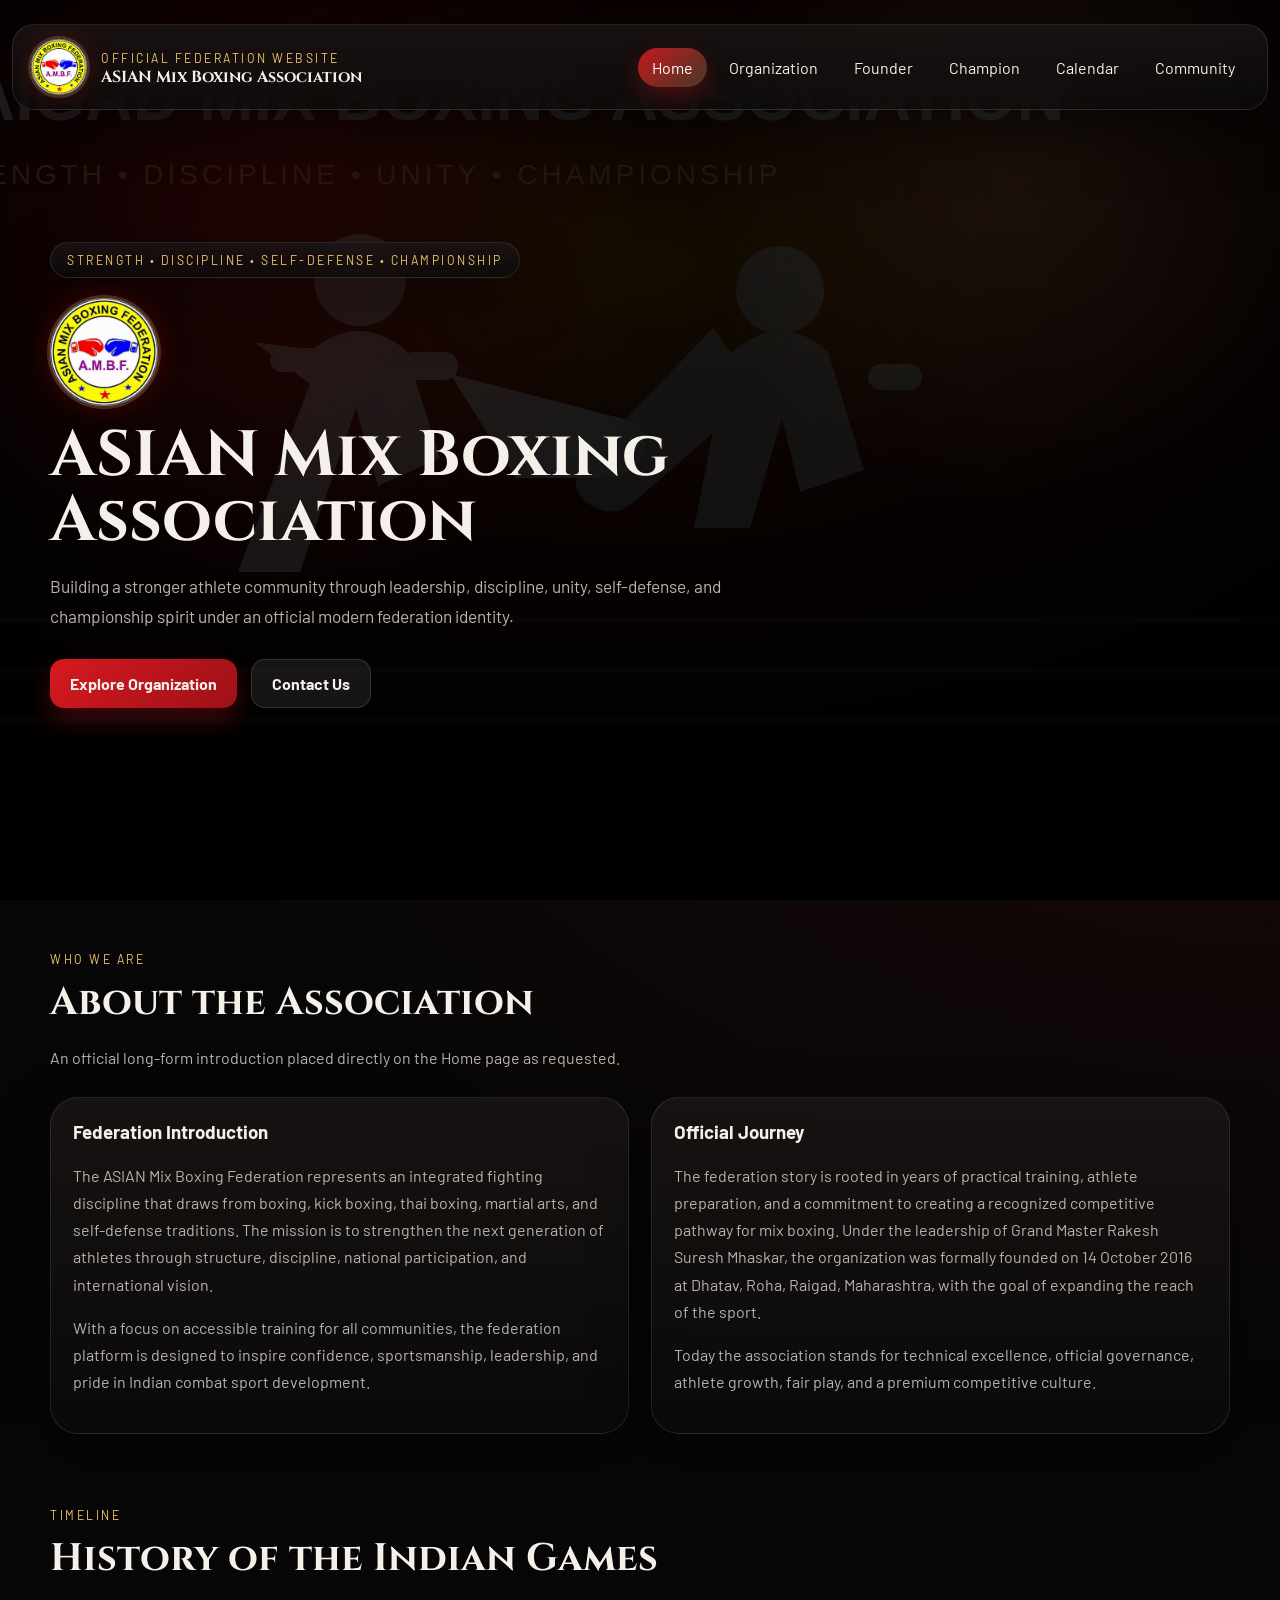
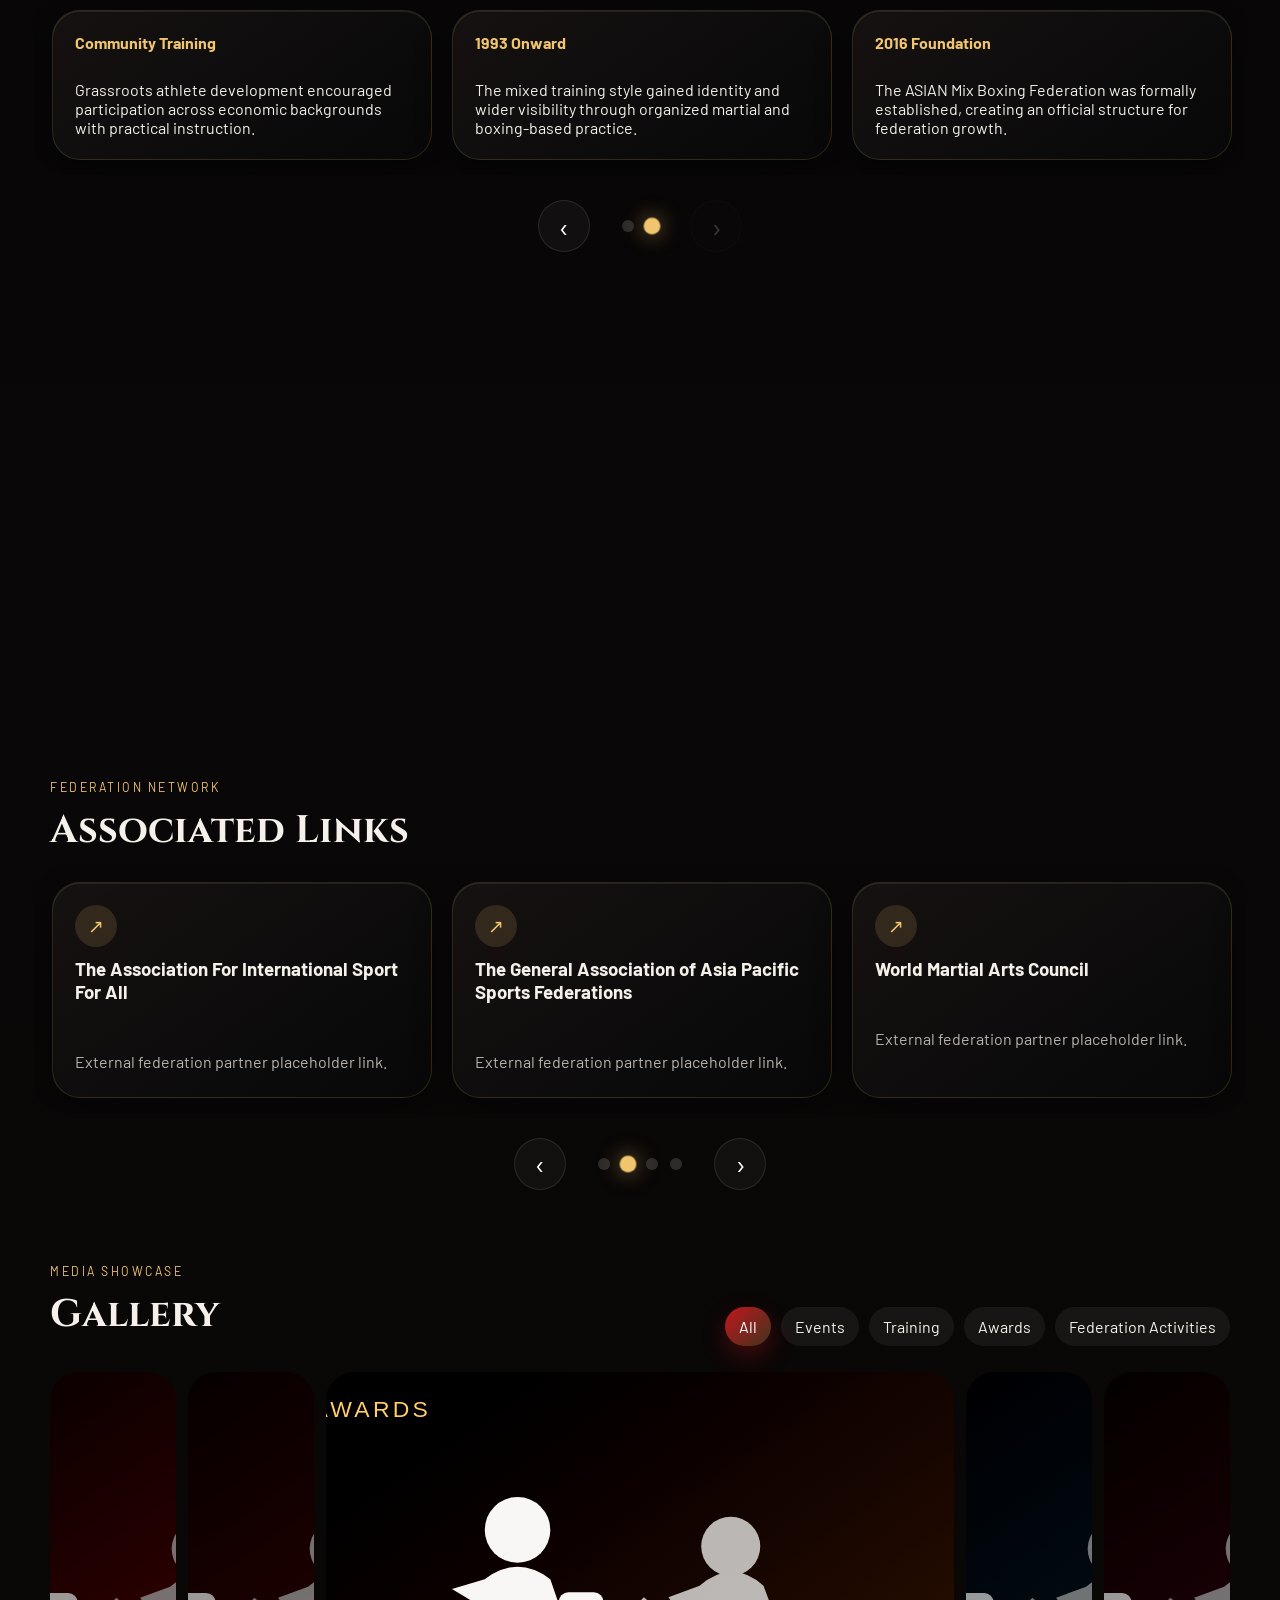
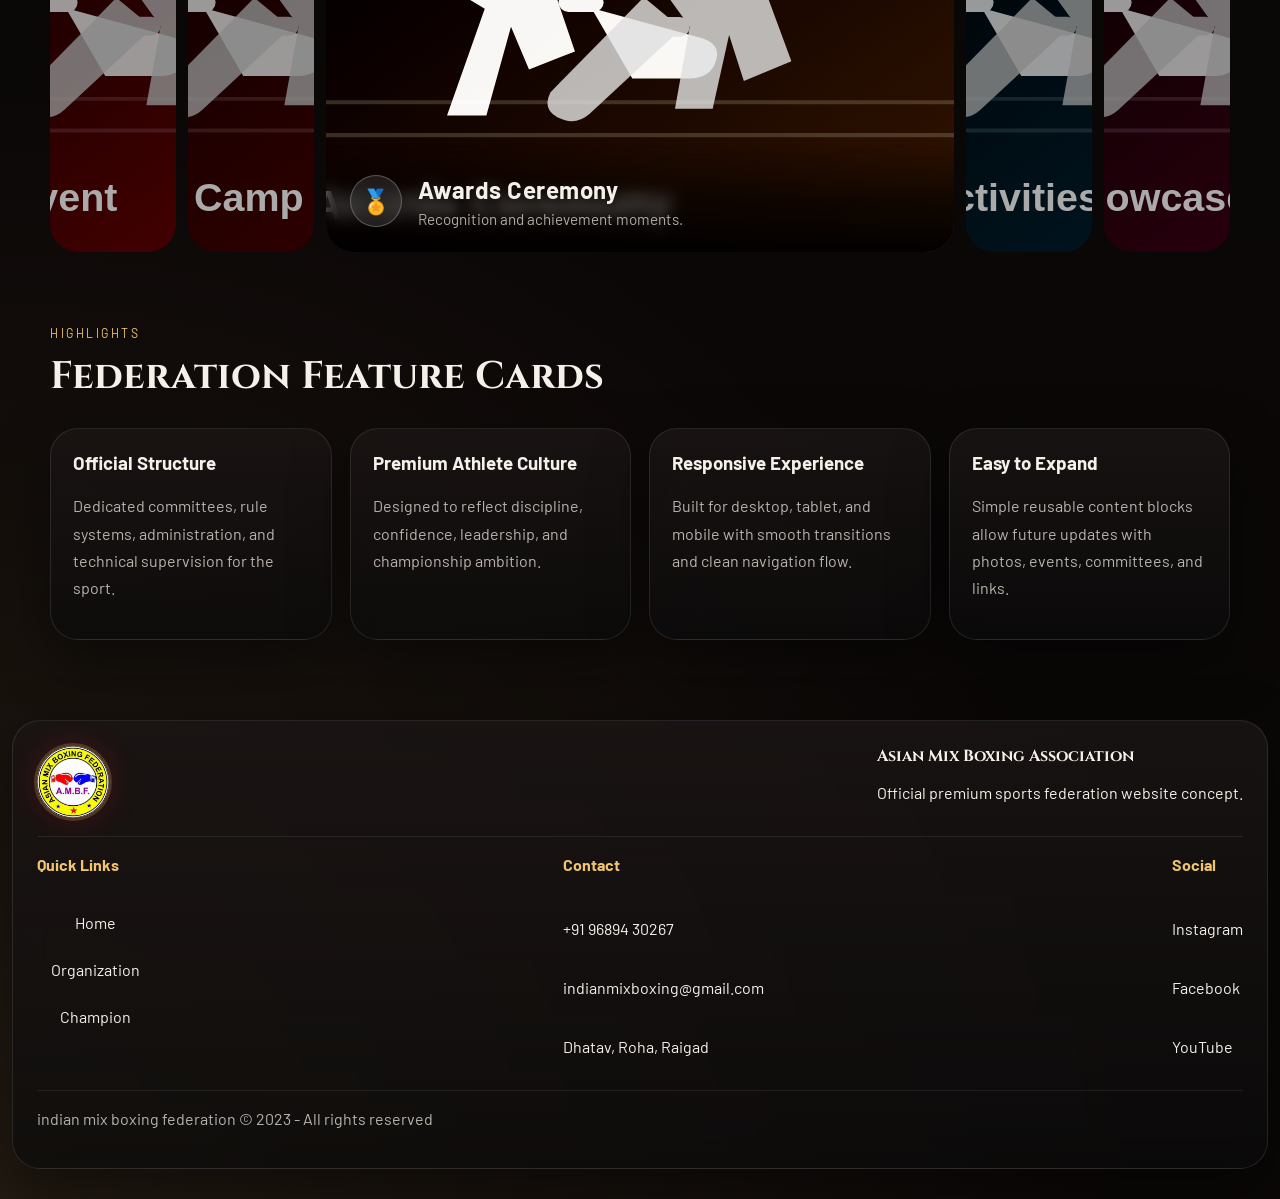
==== commit 9efaa61d: "Add separate pages for navigation tabs and update sitemap" ====
--- a/index.html
+++ b/index.html
@@ -1,7 +1,7 @@
 <!DOCTYPE html>
 <html lang="en">
 <head>
- <!-- Google tag (gtag.js) -->
+  <!-- Google tag (gtag.js) -->
 <script async src="https://www.googletagmanager.com/gtag/js?id=G-KQ9XJMJZVV"></script>
 <script>
   window.dataLayer = window.dataLayer || [];
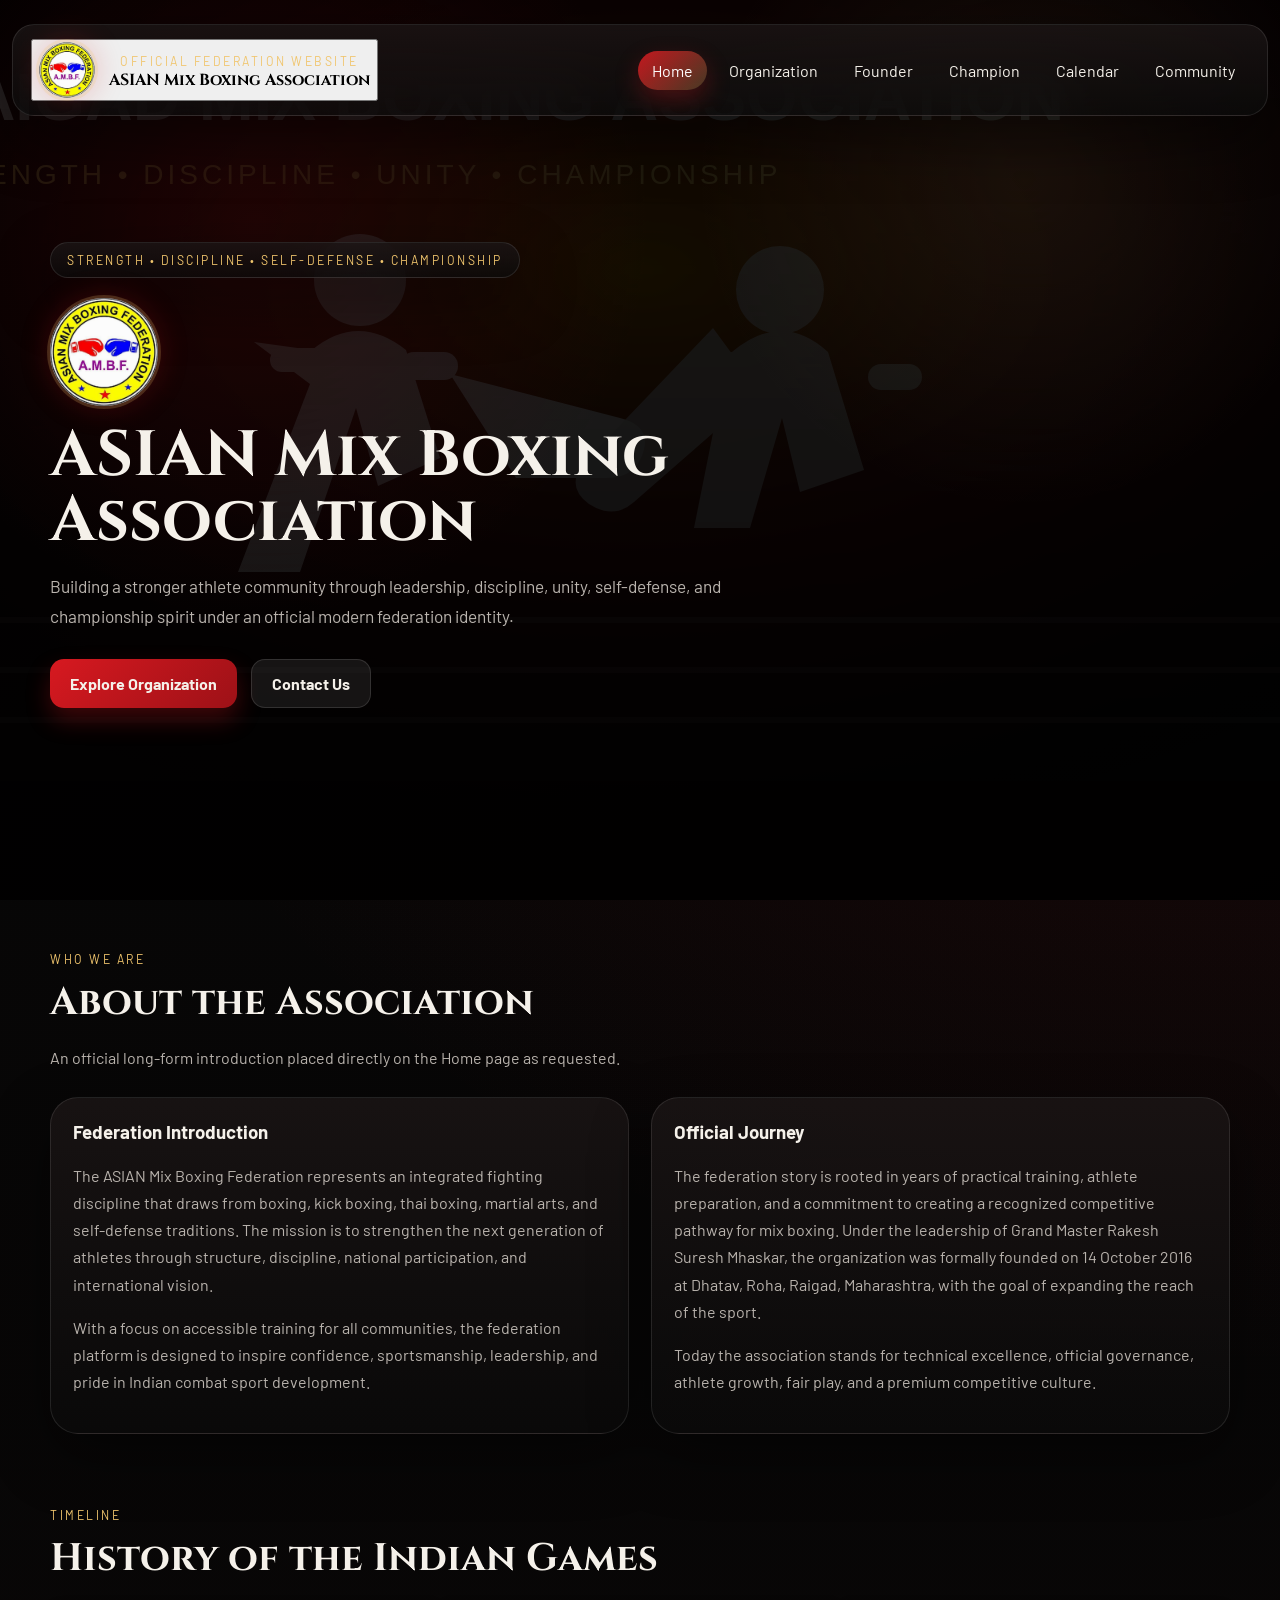
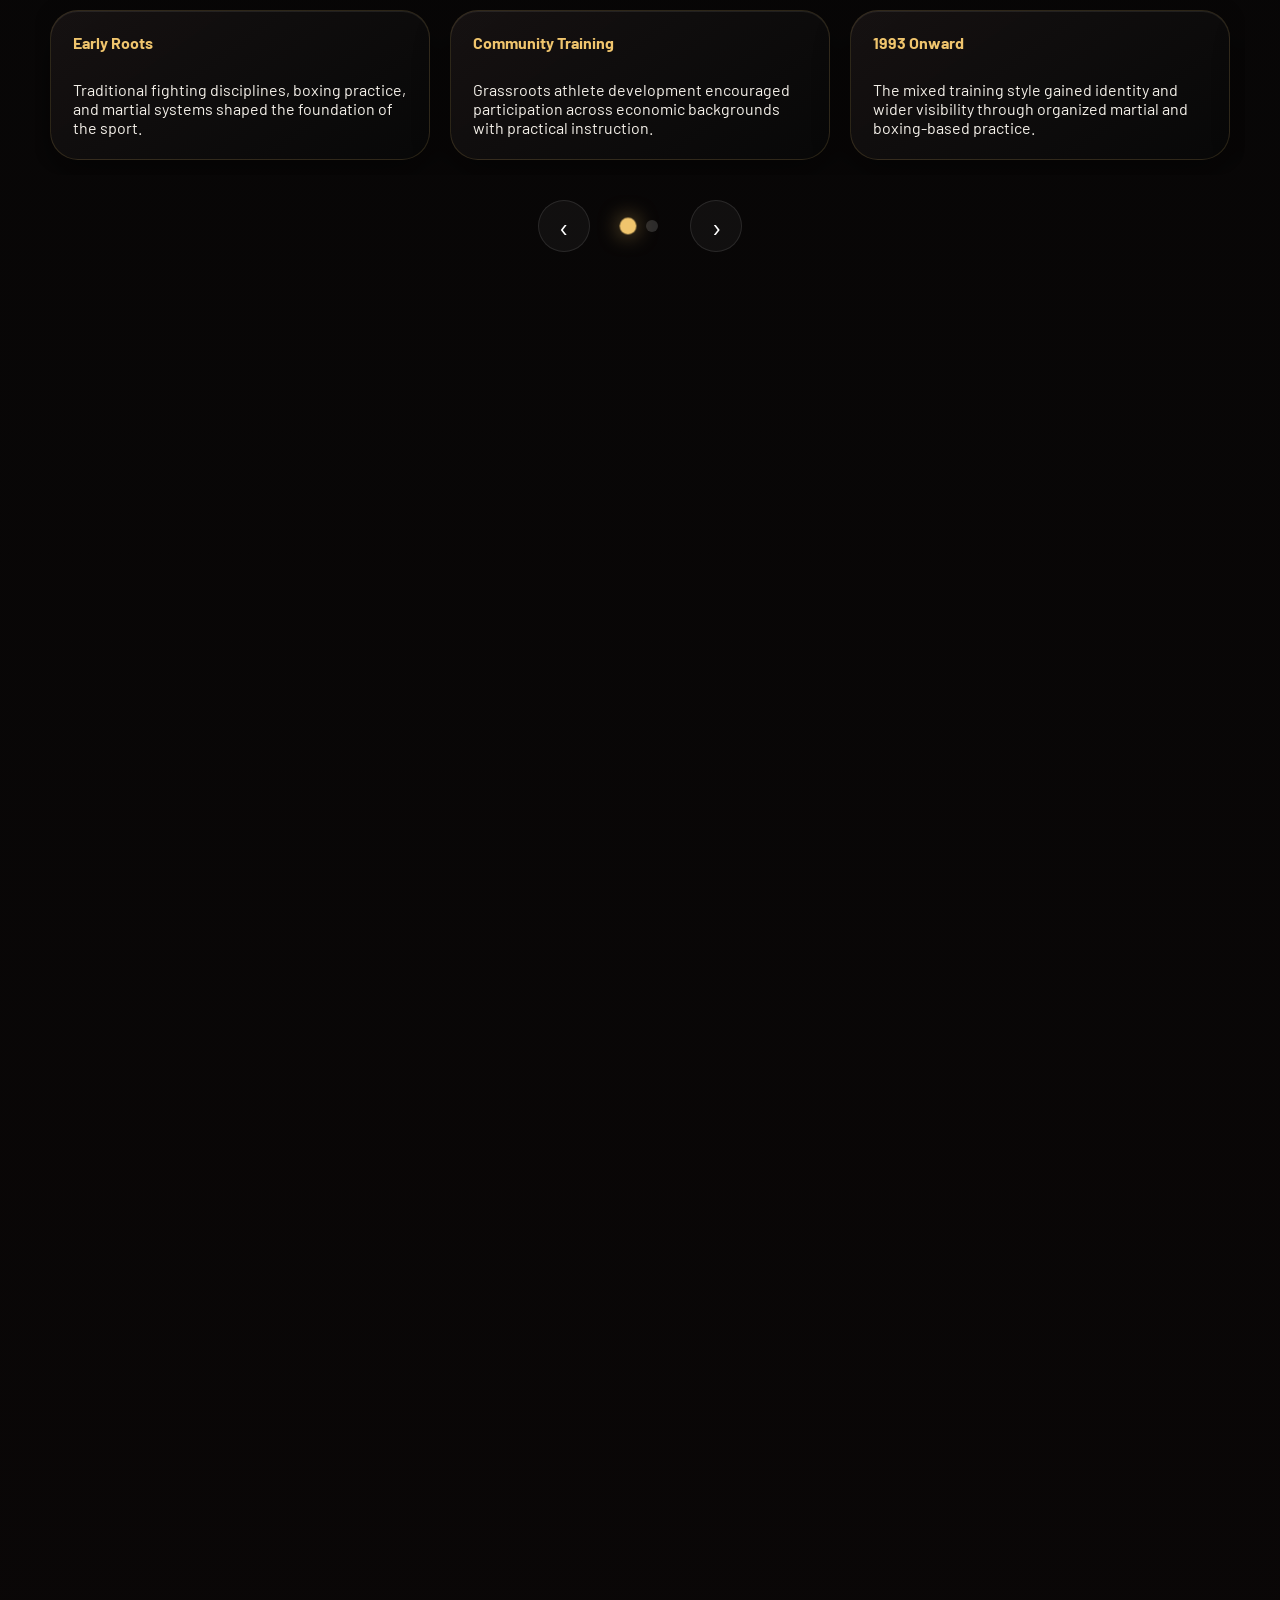
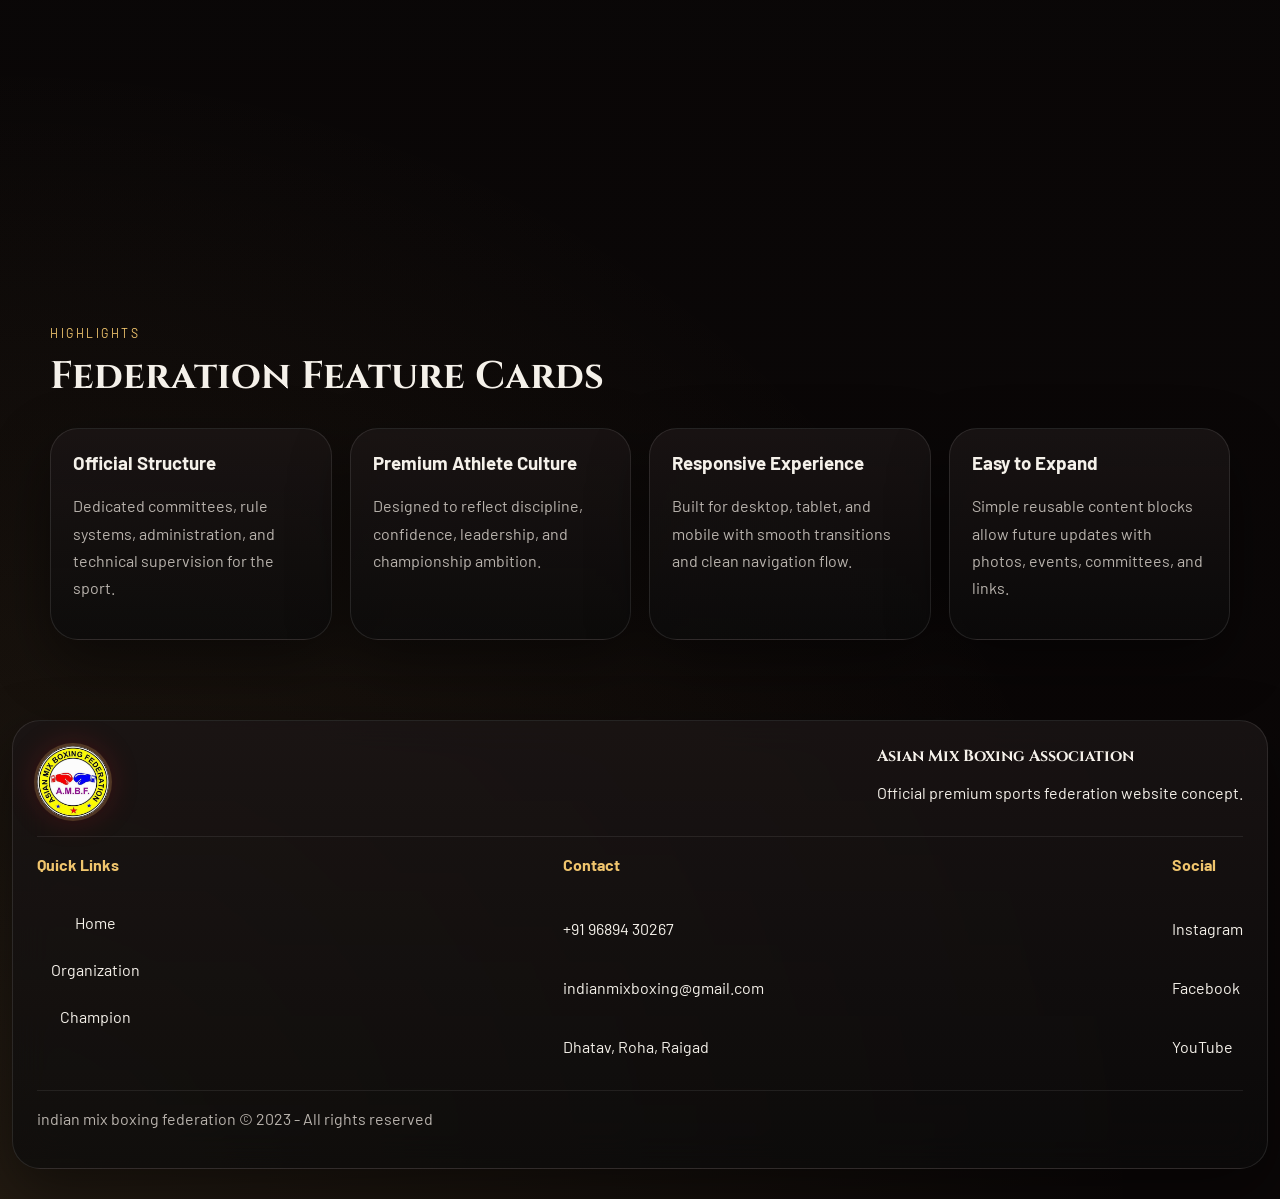
==== commit 867c945d: "Consolidate all tab content into index.html - remove duplicate pages" ====
--- a/index.html
+++ b/index.html
@@ -23,13 +23,13 @@
 <body>
   <div class="site-shell">
     <header class="site-header glass">
-      <a href="#" class="brand" data-page-target="home-page">
+      <button class="brand" data-page-target="home-page">
         <img src="assets/logo.jpg" alt="IMBF Logo" class="brand-logo" />
         <div>
           <span class="brand-top">Official Federation Website</span>
           <strong>ASIAN Mix Boxing Association</strong>
         </div>
-      </a>
+      </button>
 
       <button class="menu-toggle" aria-label="Open navigation">
         <span></span><span></span><span></span>
@@ -41,7 +41,6 @@
         <button class="nav-link" data-page-target="founder-page">Founder</button>
         <button class="nav-link" data-page-target="champion-page">Champion</button>
         <button class="nav-link" data-page-target="calendar-page">Calendar</button>
-
         <button class="nav-link" data-page-target="community-page">Community</button>
       </nav>
     </header>
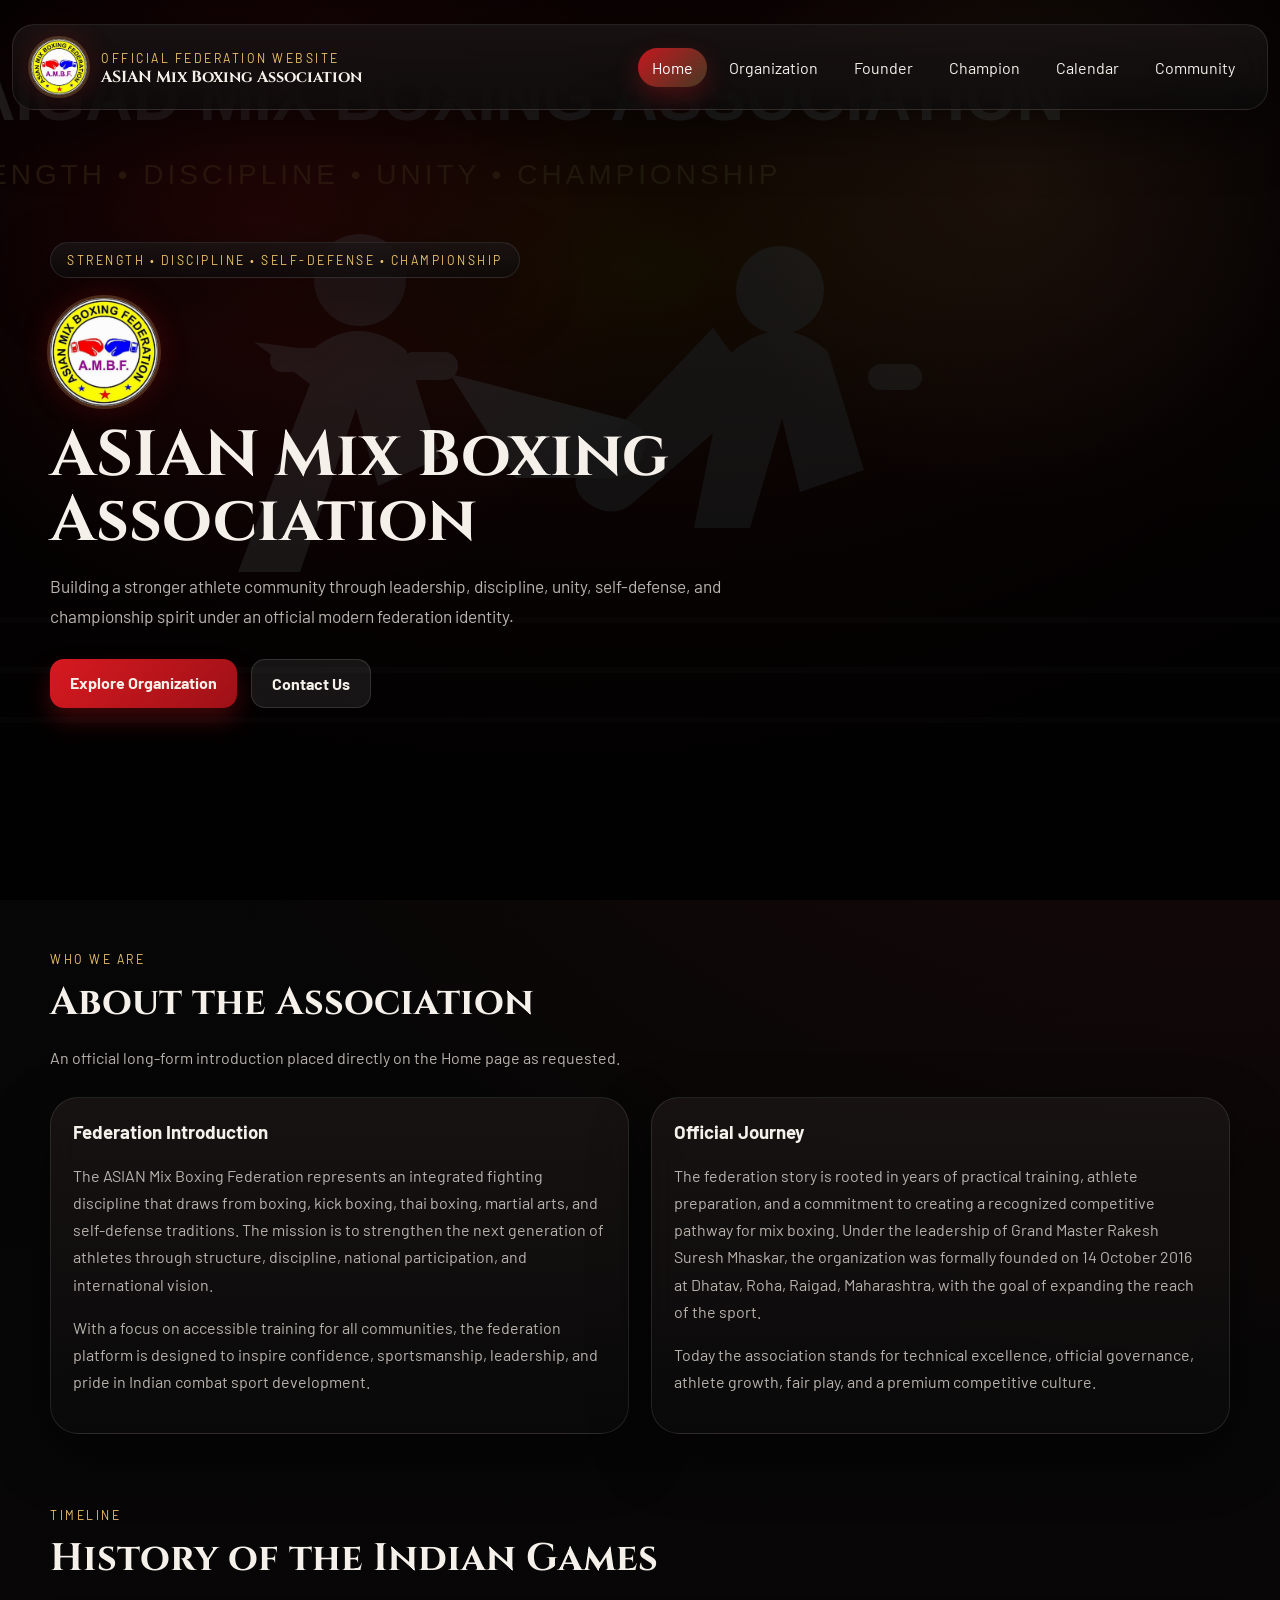
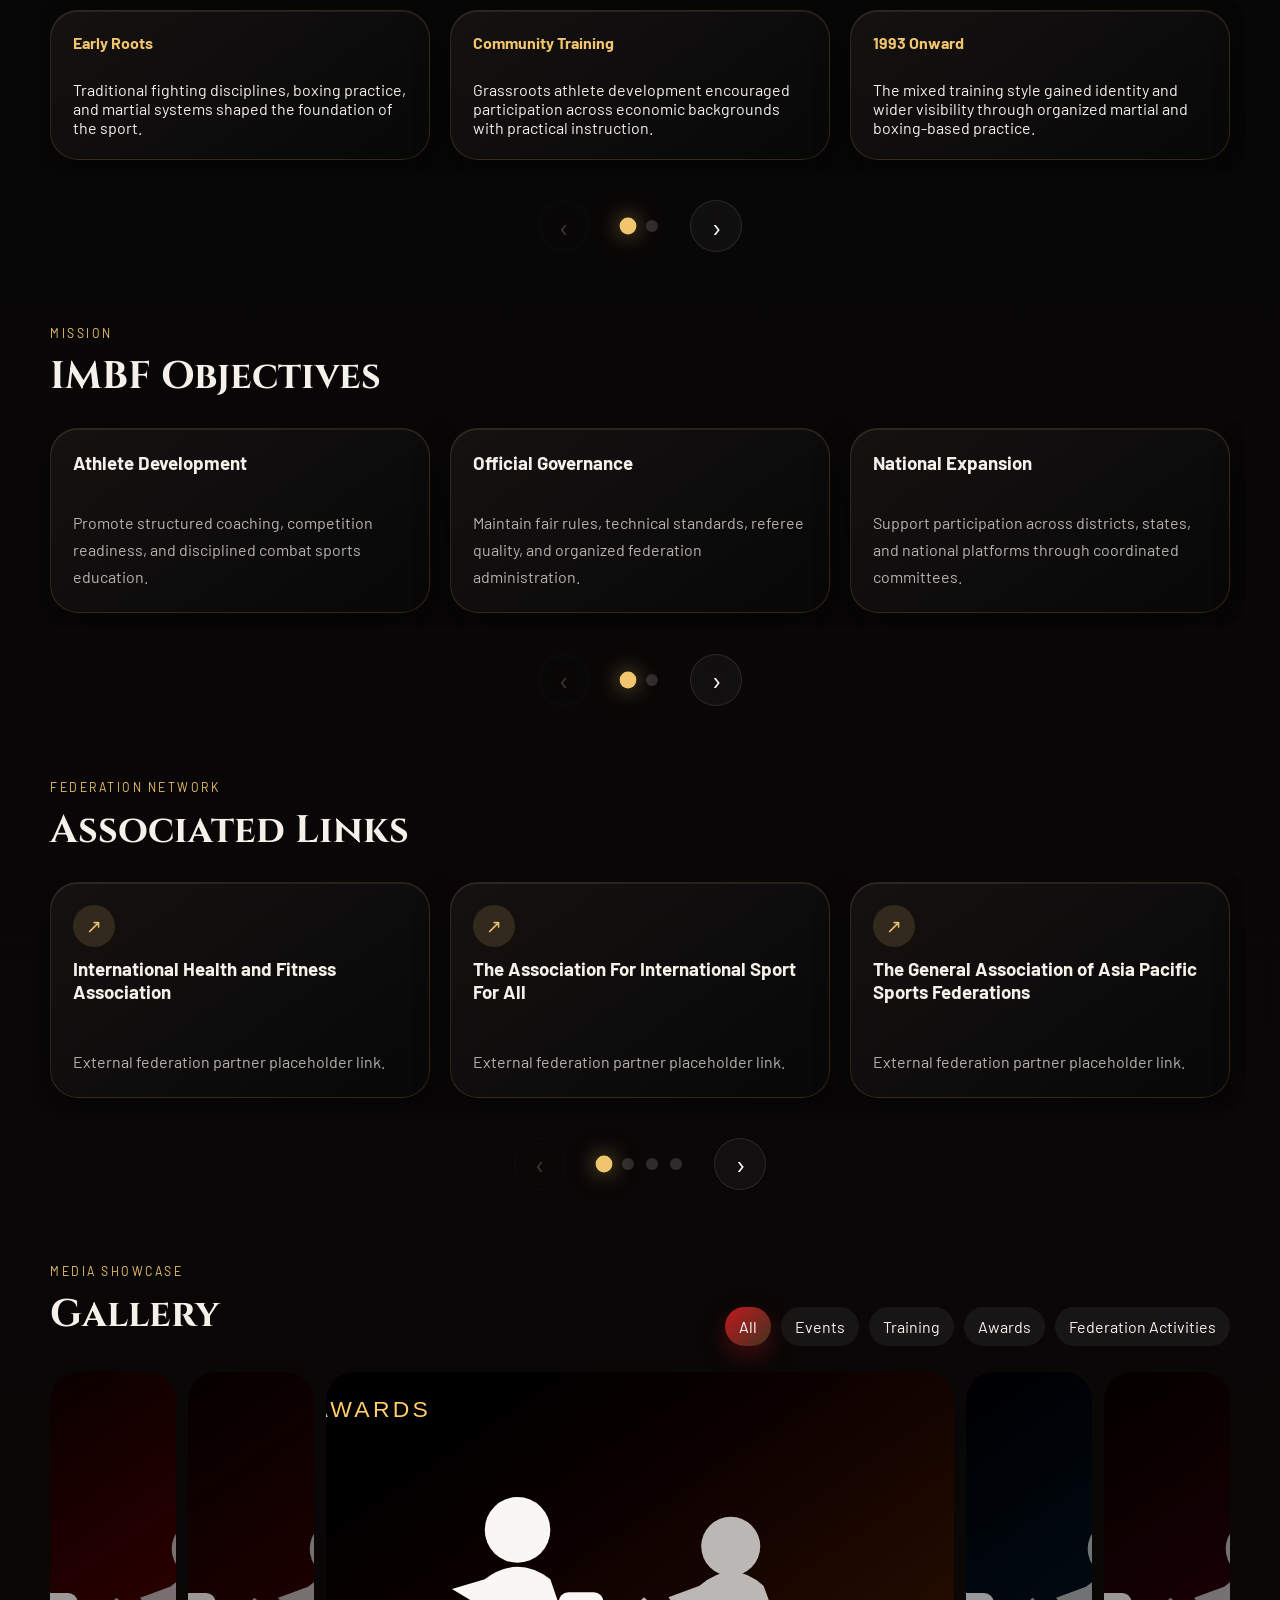
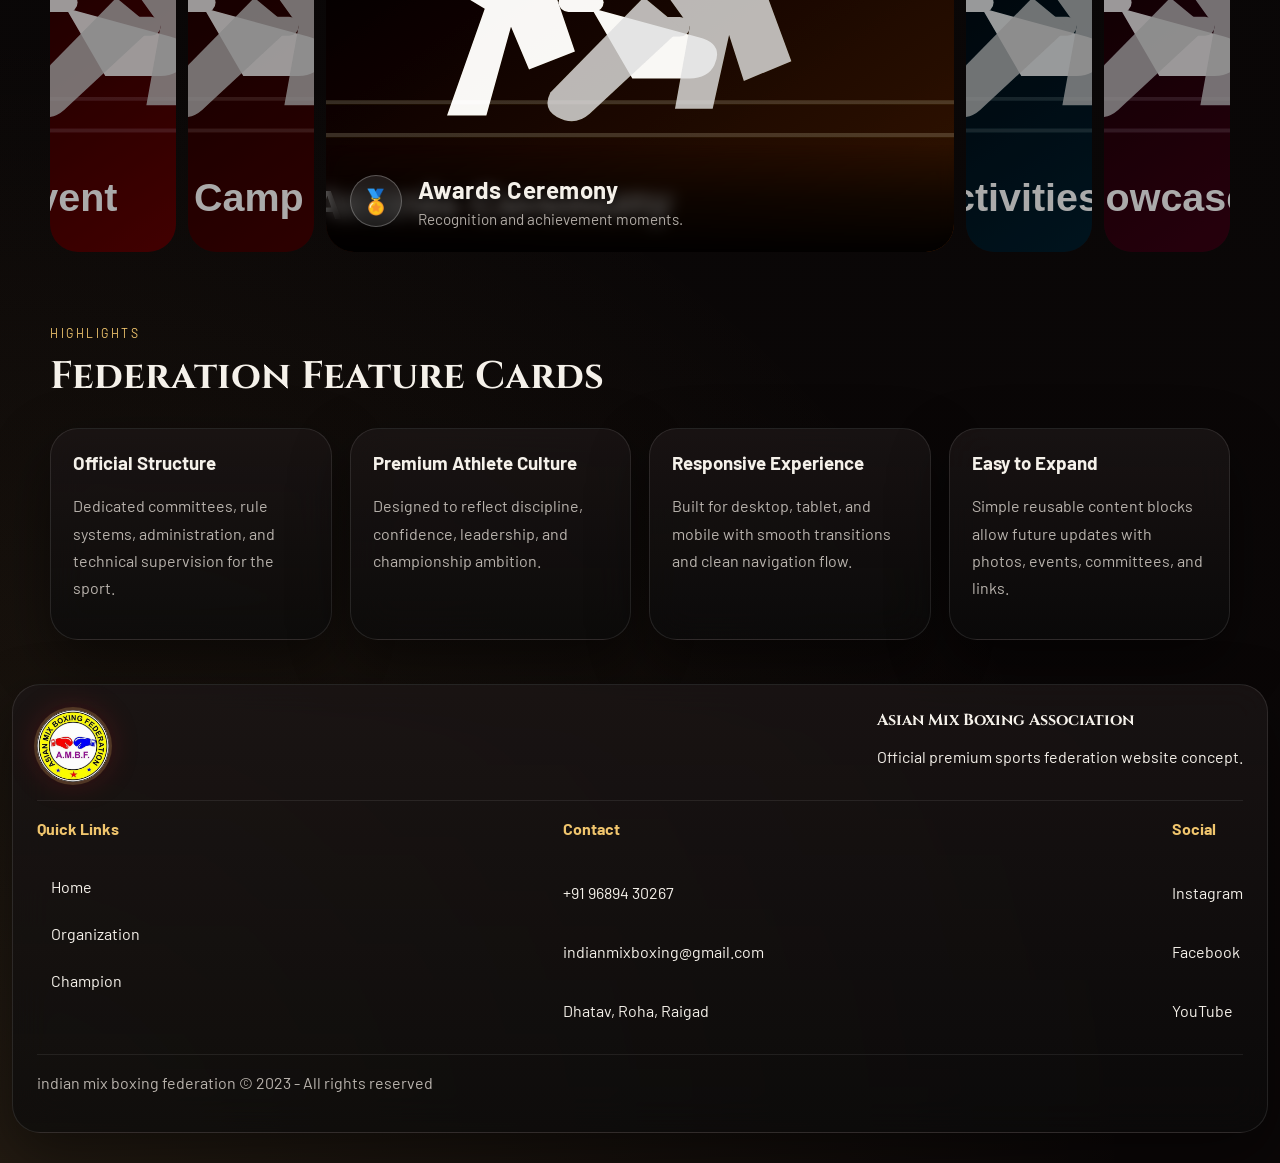
==== commit ac597c30: "Reorganize website with separate pages - home in index.html, organization/founder/champion/calendar/" ====
--- a/index.html
+++ b/index.html
@@ -23,30 +23,30 @@
 <body>
   <div class="site-shell">
     <header class="site-header glass">
-      <button class="brand" data-page-target="home-page">
+      <a href="index.html" class="brand">
         <img src="assets/logo.jpg" alt="IMBF Logo" class="brand-logo" />
         <div>
           <span class="brand-top">Official Federation Website</span>
           <strong>ASIAN Mix Boxing Association</strong>
         </div>
-      </button>
+      </a>
 
       <button class="menu-toggle" aria-label="Open navigation">
         <span></span><span></span><span></span>
       </button>
 
       <nav class="site-nav">
-        <button class="nav-link active" data-page-target="home-page">Home</button>
-        <button class="nav-link" data-page-target="organization-page">Organization</button>
-        <button class="nav-link" data-page-target="founder-page">Founder</button>
-        <button class="nav-link" data-page-target="champion-page">Champion</button>
-        <button class="nav-link" data-page-target="calendar-page">Calendar</button>
-        <button class="nav-link" data-page-target="community-page">Community</button>
+        <a href="index.html" class="nav-link active">Home</a>
+        <a href="organization.html" class="nav-link">Organization</a>
+        <a href="founder.html" class="nav-link">Founder</a>
+        <a href="champion.html" class="nav-link">Champion</a>
+        <a href="calendar.html" class="nav-link">Calendar</a>
+        <a href="community.html" class="nav-link">Community</a>
       </nav>
     </header>
 
-    <main class="page-stack">
-      <section id="home-page" class="page active">
+    <main>
+      <section>
         <section class="hero-section">
           <div class="hero-video-wrap">
             <iframe
@@ -70,8 +70,8 @@
                   and championship spirit under an official modern federation identity.
                 </p>
                 <div class="hero-actions">
-                  <button class="button button-primary" data-page-target="organization-page">Explore Organization</button>
-                  <button class="button button-secondary" data-page-target="contact-page">Contact Us</button>
+                  <a href="organization.html" class="button button-primary">Explore Organization</a>
+                  <a href="community.html" class="button button-secondary">Contact Us</a>
                 </div>
               </div>
 
@@ -326,361 +326,7 @@
         </section>
       </section>
 
-      <section id="organization-page" class="page">
-        <div class="content-width inner-page-heading reveal">
-          <span class="eyebrow">Official Governance</span>
-          <h2>Organization</h2>
-          <p>Structured committees, administration, rules, and referee information in an organized scrolling layout.</p>
-        </div>
-        <div class="content-width organization-layout reveal">
-          <aside class="organization-tabs glass">
-            <button class="org-tab active" data-org-target="constitution">Constitution &amp; Rules</button>
-            <button class="org-tab" data-org-target="administration">Administration</button>
-            <button class="org-tab" data-org-target="assembly">General Assembly</button>
-            <button class="org-tab" data-org-target="committee">General Committee</button>
-            <button class="org-tab" data-org-target="organizer">Organizer Committee</button>
-            <button class="org-tab" data-org-target="technical">Technical Panel Committee</button>
-            <button class="org-tab" data-org-target="standing">Standing Committees</button>
-            <button class="org-tab" data-org-target="referee">Official Referee</button>
-          </aside>
-
-          <div class="organization-content glass custom-scrollbar">
-            <article class="org-panel active" id="constitution">
-              <h3>Constitution &amp; Rules</h3>
-              <p>The federation maintains a disciplined system of official rules, athlete conduct standards, fair play requirements, and event organization procedures.</p>
-              <ul>
-                <li>Promote safe, regulated, and respectful competitive participation.</li>
-                <li>Maintain technical rulebooks for events, scoring, and athlete categories.</li>
-                <li>Support transparent administration and committee-based decision making.</li>
-                <li>Encourage athlete development, referee integrity, and training excellence.</li>
-              </ul>
-            </article>
-
-            <article class="org-panel" id="administration">
-              <h3>Administration</h3>
-              <div class="org-card-grid">
-                <article class="mini-glass">
-                  <h4>Primary Contacts</h4>
-                  <p>+91 96894 30267</p>
-                  <p>+91 82913 54587</p>
-                  <p>indianmixboxing@gmail.com</p>
-                </article>
-                <article class="mini-glass">
-                  <h4>Leadership</h4>
-                  <p>Mr. Swapnil Sonawane</p>
-                  <p>Administrative support and coordination for official activities and communications.</p>
-                </article>
-              </div>
-              <p>
-                The Indian Mix Boxing Federation is an art of fighting that combines multiple systems into one competitive identity. The mix boxing game initially started in Dhatav Khedya village for students from all backgrounds and later evolved into a recognized federation structure. On 14 October 2016, the federation was founded at Dhatav, Roha, Raigad, Maharashtra.
-              </p>
-            </article>
-
-            <article class="org-panel" id="assembly">
-              <h3>General Assembly</h3>
-              <ul>
-                <li>Approves major resolutions and long-term federation direction.</li>
-                <li>Reviews annual activity plans, event structures, and athlete development programs.</li>
-                <li>Supports national and state-level participation strategy.</li>
-                <li>Encourages member representation and transparent governance.</li>
-              </ul>
-            </article>
-
-            <article class="org-panel" id="committee">
-              <h3>General Committee</h3>
-              <div class="org-list-grid">
-                <div class="mini-glass">
-                  <h4>Operations</h4>
-                  <p>Scheduling, coordination, and official planning.</p>
-                </div>
-                <div class="mini-glass">
-                  <h4>Compliance</h4>
-                  <p>Rule monitoring, standards, and federation procedures.</p>
-                </div>
-                <div class="mini-glass">
-                  <h4>Development</h4>
-                  <p>Training programs, expansion, and athlete support.</p>
-                </div>
-              </div>
-            </article>
-
-            <article class="org-panel" id="organizer">
-              <h3>Organizer Committee</h3>
-              <ul>
-                <li>Plans championships, camps, meetings, and official promotional activities.</li>
-                <li>Coordinates venues, logistics, athlete flow, and public communication.</li>
-                <li>Maintains event quality and federation presentation standards.</li>
-              </ul>
-            </article>
-
-            <article class="org-panel" id="technical">
-              <h3>Technical Panel Committee</h3>
-              <ul>
-                <li>Oversees rules, bout operations, scoring integrity, and technical assessment.</li>
-                <li>Guides referee standards and competition procedures.</li>
-                <li>Supports athlete classification, discipline, and fair play.</li>
-              </ul>
-            </article>
-
-            <article class="org-panel" id="standing">
-              <h3>Standing Committees</h3>
-              <div class="org-list-grid">
-                <div class="mini-glass"><h4>Events</h4><p>Season calendars, camps, championship planning.</p></div>
-                <div class="mini-glass"><h4>Membership</h4><p>Athlete registration, association coordination, outreach.</p></div>
-                <div class="mini-glass"><h4>Media</h4><p>Brand presentation, community updates, federation news.</p></div>
-                <div class="mini-glass"><h4>Discipline</h4><p>Ethics, conduct review, and official standards.</p></div>
-              </div>
-            </article>
-
-            <article class="org-panel" id="referee">
-              <h3>Official Referee</h3>
-              <p>Referee panels are expected to uphold fairness, safety, discipline, and technical quality at every official event.</p>
-              <ul>
-                <li>Match supervision and scoring consistency.</li>
-                <li>Rule enforcement and athlete safety.</li>
-                <li>Professional conduct and neutral officiating.</li>
-                <li>Coordination with technical committees during competitions.</li>
-              </ul>
-            </article>
-          </div>
-        </div>
-      </section>
-
-      <section id="founder-page" class="page">
-        <div class="content-width inner-page-heading reveal">
-          <span class="eyebrow">Leadership Tribute</span>
-          <h2>Founder Profile</h2>
-          <p>An official tribute-style founder presentation for the federation.</p>
-        </div>
-        <div class="content-width founder-layout reveal">
-          <div class="glass founder-photo-card">
-            <img src="assets/founder.svg" alt="Founder placeholder image" />
-          </div>
-          <div class="founder-content">
-            <article class="glass founder-main-card">
-              <span class="eyebrow">Founder</span>
-              <h3>Mr. Gm Rakesh Mhaskar</h3>
-              <p>
-                Grand Master Rakesh Mhaskar is presented here as the founding force behind the federation journey,
-                helping shape a structured identity for mix boxing with discipline, courage, athlete development,
-                and official recognition.
-              </p>
-              <p>
-                His contribution reflects dedication to combat sports training, community reach, and the establishment
-                of a stronger federation platform for future champions.
-              </p>
-            </article>
-            <div class="achievement-grid">
-              <article class="glass achievement-card">
-                <h4>Leadership</h4>
-                <p>Guided the sport toward a formal federation structure.</p>
-              </article>
-              <article class="glass achievement-card">
-                <h4>Vision</h4>
-                <p>Promoted inclusion, training discipline, and athlete opportunity.</p>
-              </article>
-              <article class="glass achievement-card">
-                <h4>Foundation</h4>
-                <p>Helped establish the federation on 14 October 2016.</p>
-              </article>
-            </div>
-            <article class="glass leadership-message">
-              <h4>Leadership Message</h4>
-              <p>
-                “A federation becomes powerful when discipline, integrity, and athlete growth stand above everything else.
-                The mission is not only to build fighters, but to build character and champions.”
-              </p>
-            </article>
-          </div>
-        </div>
-      </section>
-
-      <section id="champion-page" class="page">
-        <div class="content-width inner-page-heading reveal">
-          <span class="eyebrow">Victory Wall</span>
-          <h2>Champion Showcase</h2>
-          <p>Previous champion highlights presented in a premium sliding showcase.</p>
-        </div>
-
-        <div class="scroll-sequence-wrapper" id="champion-sequence-wrapper">
-          <div class="scroll-sequence-sticky">
-            <canvas id="champion-scroll-canvas"></canvas>
-            <div class="sequence-overlay-text">
-              <h2 id="sequence-text-1">A Legacy of Champions</h2>
-              <h2 id="sequence-text-2">Forged in Discipline</h2>
-              <h2 id="sequence-text-3">Built for Greatness</h2>
-            </div>
-          </div>
-        </div>
-
-        <div class="content-width champion-section reveal">
-          <div class="champion-carousel glass">
-            <button class="carousel-btn" id="champion-prev">‹</button>
-            <div class="champion-track" id="champion-track">
-              <article class="champion-card">
-                <img src="assets/champion-1.svg" alt="Champion placeholder" />
-                <h3>Athlete One</h3>
-                <p>Year: 2024</p>
-                <p>Category: Senior</p>
-                <p>Title Won: National Gold Medal</p>
-              </article>
-              <article class="champion-card">
-                <img src="assets/champion-2.svg" alt="Champion placeholder" />
-                <h3>Athlete Two</h3>
-                <p>Year: 2023</p>
-                <p>Category: Youth</p>
-                <p>Title Won: Youth Championship</p>
-              </article>
-              <article class="champion-card">
-                <img src="assets/champion-3.svg" alt="Champion placeholder" />
-                <h3>Official Panel</h3>
-                <p>Year: 2022</p>
-                <p>Category: Federation Honor</p>
-                <p>Title Won: Referee Excellence</p>
-              </article>
-              <article class="champion-card">
-                <img src="assets/champion-4.svg" alt="Champion placeholder" />
-                <h3>Athlete Four</h3>
-                <p>Year: 2021</p>
-                <p>Category: Women</p>
-                <p>Title Won: Women Power Champion</p>
-              </article>
-            </div>
-            <button class="carousel-btn" id="champion-next">›</button>
-          </div>
-        </div>
-      </section>
-
-      <section id="calendar-page" class="page">
-        <div class="content-width inner-page-heading reveal">
-          <span class="eyebrow">Scheduling Hub</span>
-          <h2>Calendar &amp; Events</h2>
-          <p>Admin-style event presentation for matches, meetings, camps, and announcements.</p>
-        </div>
-        <div class="content-width calendar-layout reveal">
-          <article class="glass calendar-widget">
-            <div class="calendar-head">
-              <h3>April 2026</h3>
-              <span>Official Event Calendar</span>
-            </div>
-            <div class="calendar-grid calendar-days">
-              <span>Sun</span><span>Mon</span><span>Tue</span><span>Wed</span><span>Thu</span><span>Fri</span><span>Sat</span>
-            </div>
-            <div class="calendar-grid calendar-dates">
-              <span class="muted">29</span><span class="muted">30</span><span>1</span><span>2</span><span>3</span><span class="event-date">4</span><span>5</span>
-              <span>6</span><span>7</span><span>8</span><span class="event-date">9</span><span>10</span><span>11</span><span>12</span>
-              <span>13</span><span>14</span><span>15</span><span>16</span><span class="event-date">17</span><span>18</span><span>19</span>
-              <span>20</span><span>21</span><span>22</span><span>23</span><span>24</span><span class="event-date">25</span><span>26</span>
-              <span>27</span><span>28</span><span>29</span><span>30</span><span class="muted">1</span><span class="muted">2</span><span class="muted">3</span>
-            </div>
-          </article>
-          <div class="event-list">
-            <article class="glass event-card">
-              <span class="event-badge">04 Apr</span>
-              <h3>State Training Camp</h3>
-              <p>Advanced athlete preparation and technical review sessions.</p>
-            </article>
-            <article class="glass event-card">
-              <span class="event-badge">09 Apr</span>
-              <h3>Committee Meeting</h3>
-              <p>Planning, compliance review, and federation coordination.</p>
-            </article>
-            <article class="glass event-card">
-              <span class="event-badge">17 Apr</span>
-              <h3>Youth Championship Trials</h3>
-              <p>Selection pathway for upcoming competition entries.</p>
-            </article>
-            <article class="glass event-card">
-              <span class="event-badge">25 Apr</span>
-              <h3>Community Outreach Camp</h3>
-              <p>Membership awareness, athlete support, and training demonstrations.</p>
-            </article>
-          </div>
-        </div>
-      </section>
-
-      <section id="contact-page" class="page">
-        <div class="content-width inner-page-heading reveal">
-          <span class="eyebrow">Get In Touch</span>
-          <h2>Contact Us</h2>
-          <p>Official contact information with a premium styled inquiry form.</p>
-        </div>
-        <div class="content-width contact-layout reveal">
-          <div class="contact-info-grid">
-            <article class="glass contact-card">
-              <h3>Address</h3>
-              <p>Dhatav, Roha, Raigad, Maharashtra, India</p>
-            </article>
-            <article class="glass contact-card">
-              <h3>Phone</h3>
-              <p>+91 96894 30267</p>
-              <p>+91 82913 54587</p>
-            </article>
-            <article class="glass contact-card">
-              <h3>Email</h3>
-              <p>indianmixboxing@gmail.com</p>
-              <p>official@raigadmixboxing.org</p>
-            </article>
-          </div>
-
-          <form class="glass contact-form">
-            <div class="form-grid">
-              <label>
-                <span>Name</span>
-                <input type="text" placeholder="Enter your full name" />
-              </label>
-              <label>
-                <span>Email</span>
-                <input type="email" placeholder="Enter your email" />
-              </label>
-              <label>
-                <span>Phone</span>
-                <input type="tel" placeholder="Enter your phone number" />
-              </label>
-              <label class="full-width">
-                <span>Message</span>
-                <textarea rows="6" placeholder="Write your message"></textarea>
-              </label>
-            </div>
-            <button type="submit" class="button button-primary">Send Inquiry</button>
-          </form>
-        </div>
-      </section>
-
-      <section id="community-page" class="page">
-        <div class="content-width inner-page-heading reveal">
-          <span class="eyebrow">Community Desk</span>
-          <h2>Community</h2>
-          <p>Notices, announcements, athlete support, drives, and participation sections.</p>
-        </div>
-        <div class="content-width community-grid reveal">
-          <article class="glass community-card">
-            <h3>Notices</h3>
-            <p>Official circulars, rule updates, important schedules, and federation reminders.</p>
-          </article>
-          <article class="glass community-card">
-            <h3>Announcements</h3>
-            <p>Events, trials, committee updates, and public federation news releases.</p>
-          </article>
-          <article class="glass community-card">
-            <h3>Membership Drives</h3>
-            <p>Recruitment campaigns to expand athlete and district participation.</p>
-          </article>
-          <article class="glass community-card">
-            <h3>Athlete Support</h3>
-            <p>Guidance, development opportunities, and federation support systems.</p>
-          </article>
-          <article class="glass community-card">
-            <h3>Volunteer Participation</h3>
-            <p>Support for events, logistics, media assistance, and local sports promotion.</p>
-          </article>
-          <article class="glass community-card">
-            <h3>Federation Spirit</h3>
-            <p>A strong athlete-focused environment powered by discipline, unity, and service.</p>
-          </article>
-        </div>
-      </section>
-    </main>
+      </main>
 
     <footer class="site-footer glass">
       <div class="footer-brand">
@@ -693,9 +339,9 @@
       <div class="footer-links">
         <div>
           <h4>Quick Links</h4>
-          <button class="footer-link" data-page-target="home-page">Home</button>
-          <button class="footer-link" data-page-target="organization-page">Organization</button>
-          <button class="footer-link" data-page-target="champion-page">Champion</button>
+          <a href="index.html" class="footer-link">Home</a>
+          <a href="organization.html" class="footer-link">Organization</a>
+          <a href="champion.html" class="footer-link">Champion</a>
         </div>
         <div>
           <h4>Contact</h4>
@@ -723,3 +369,4 @@
   <script src="script.js"></script>
 </body>
 </html>
+
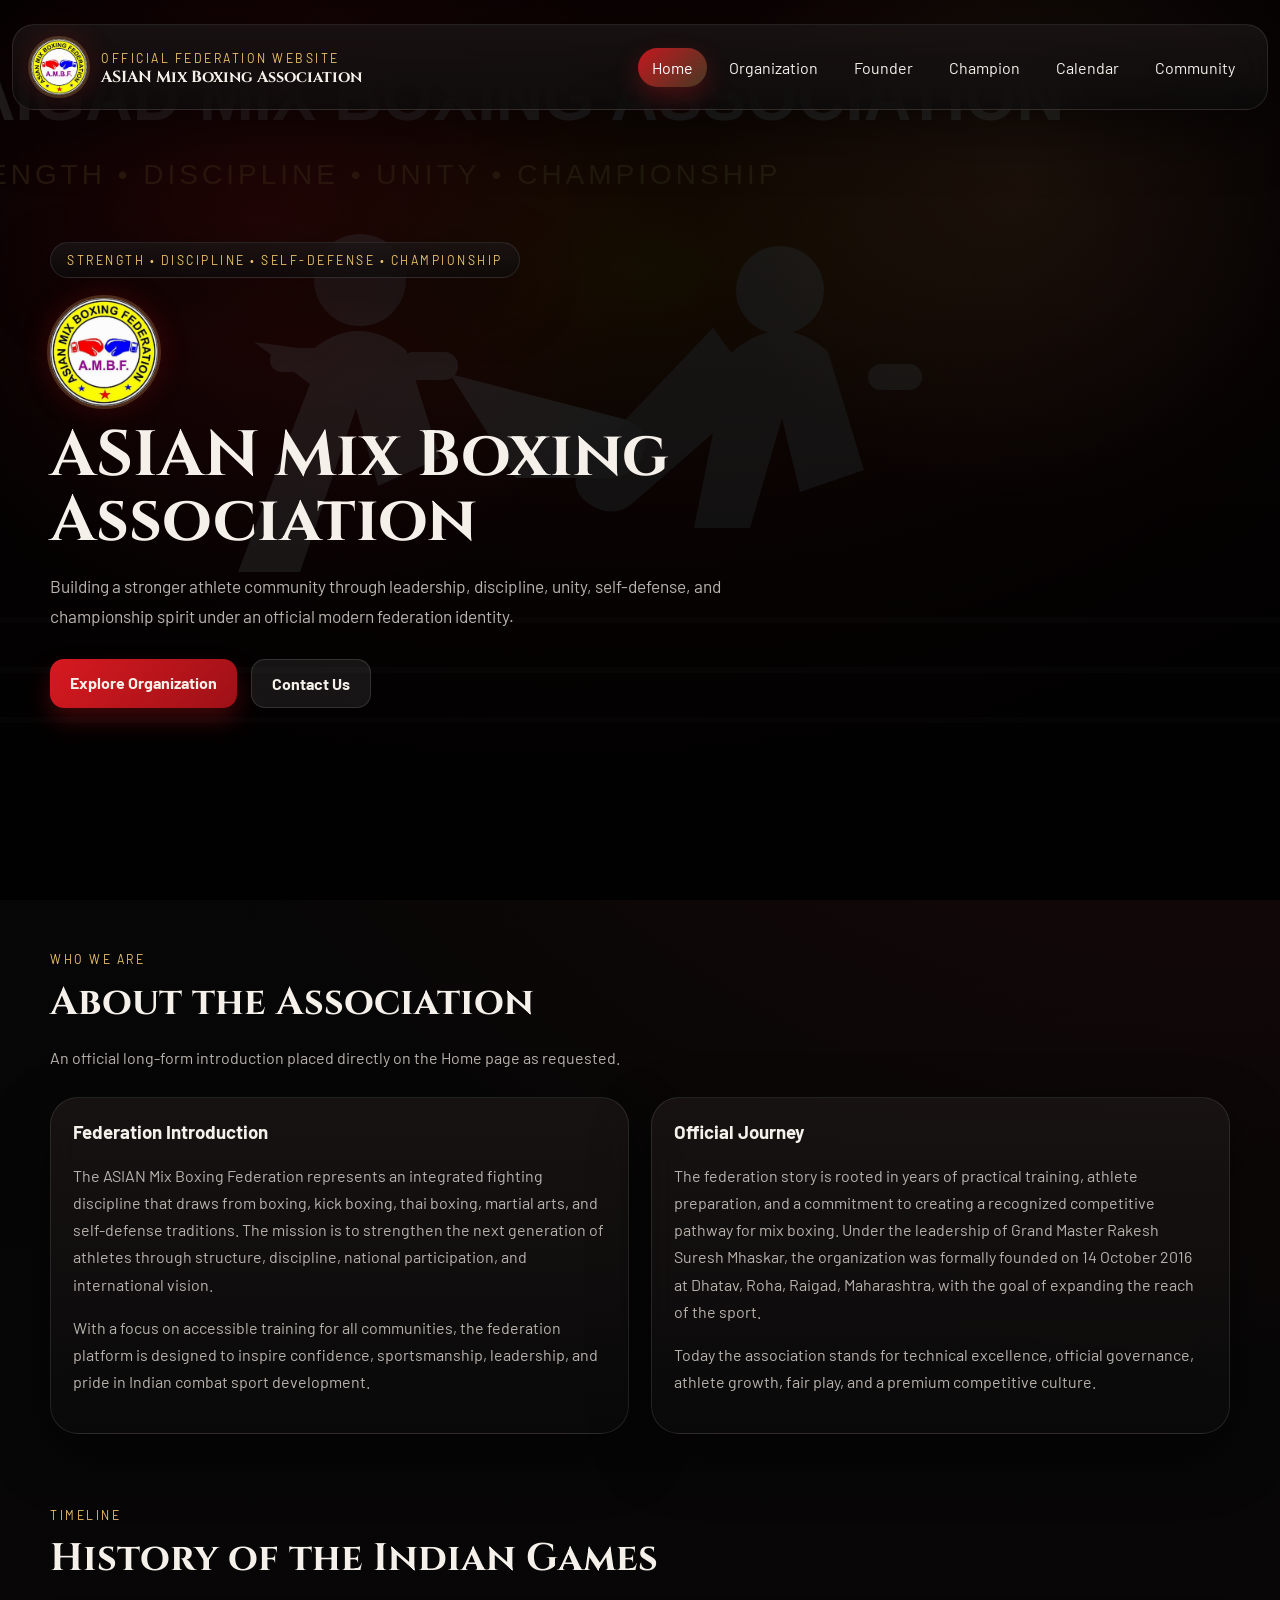
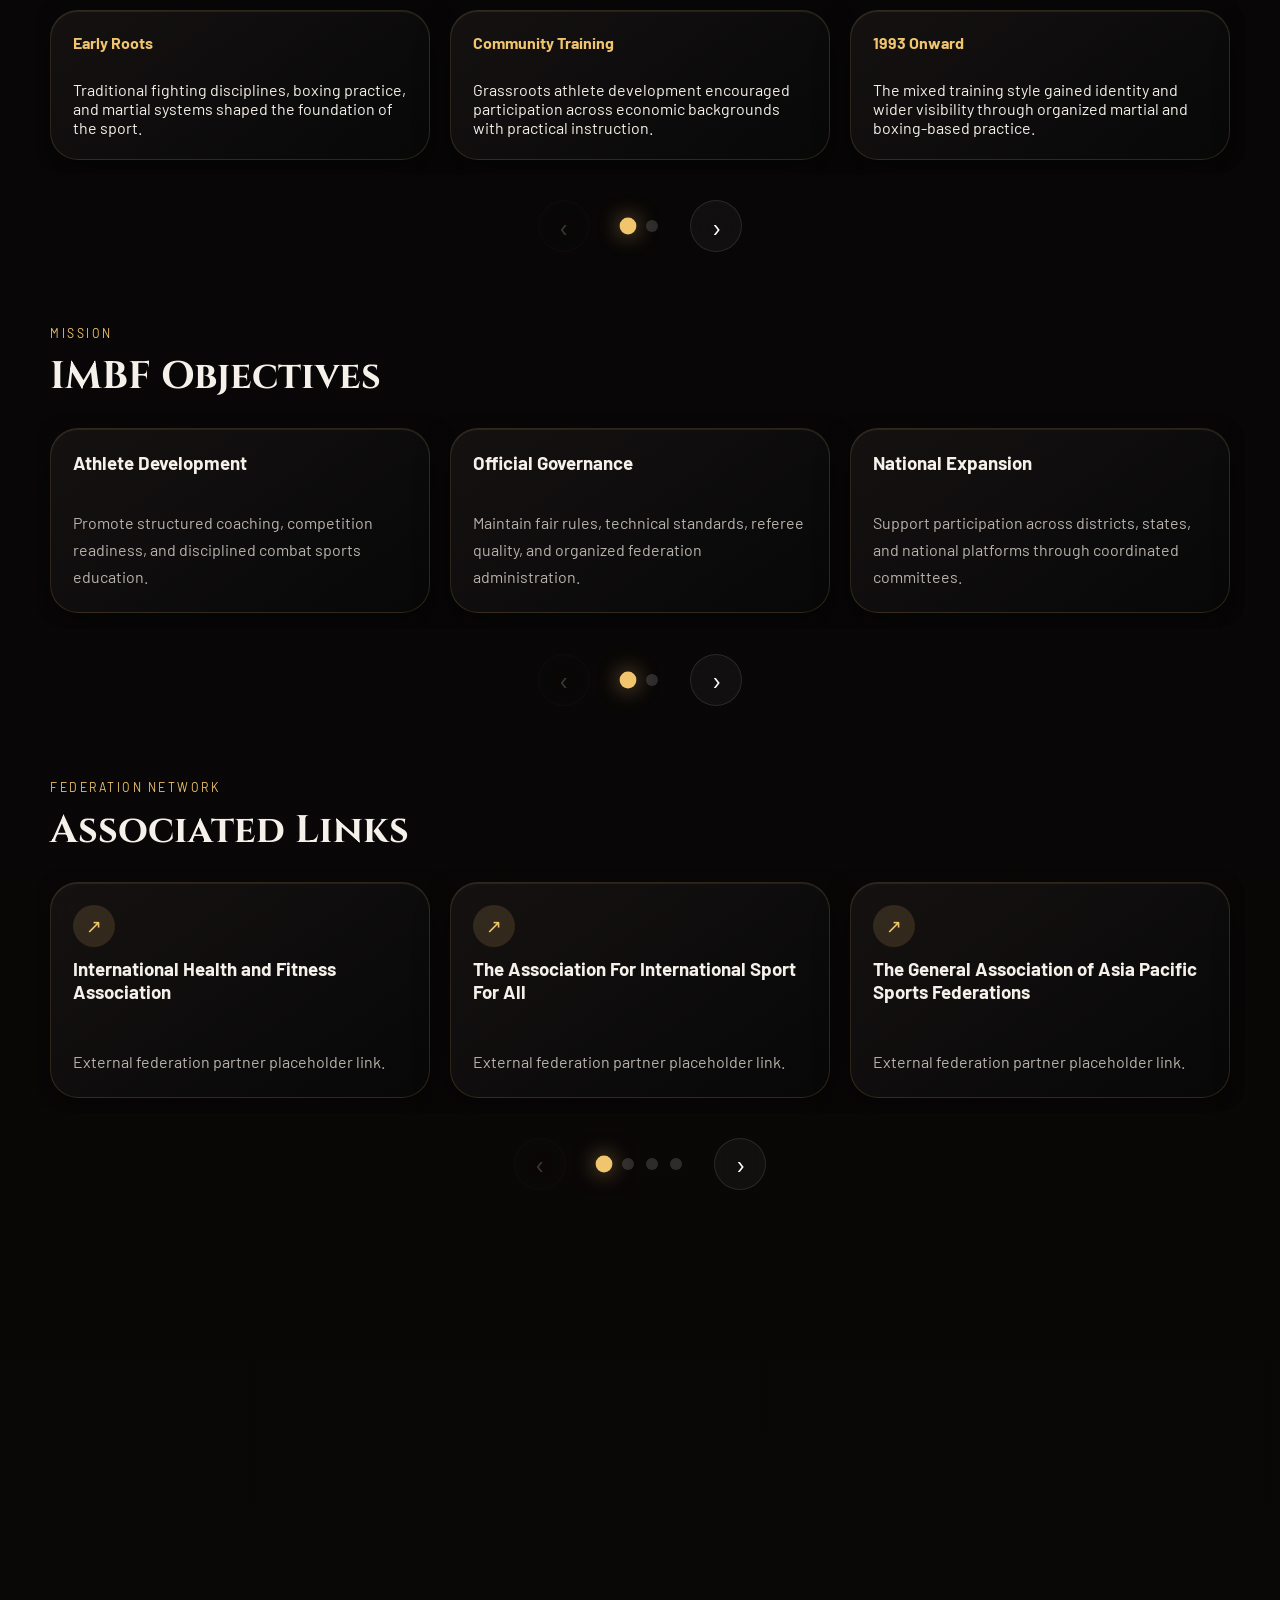
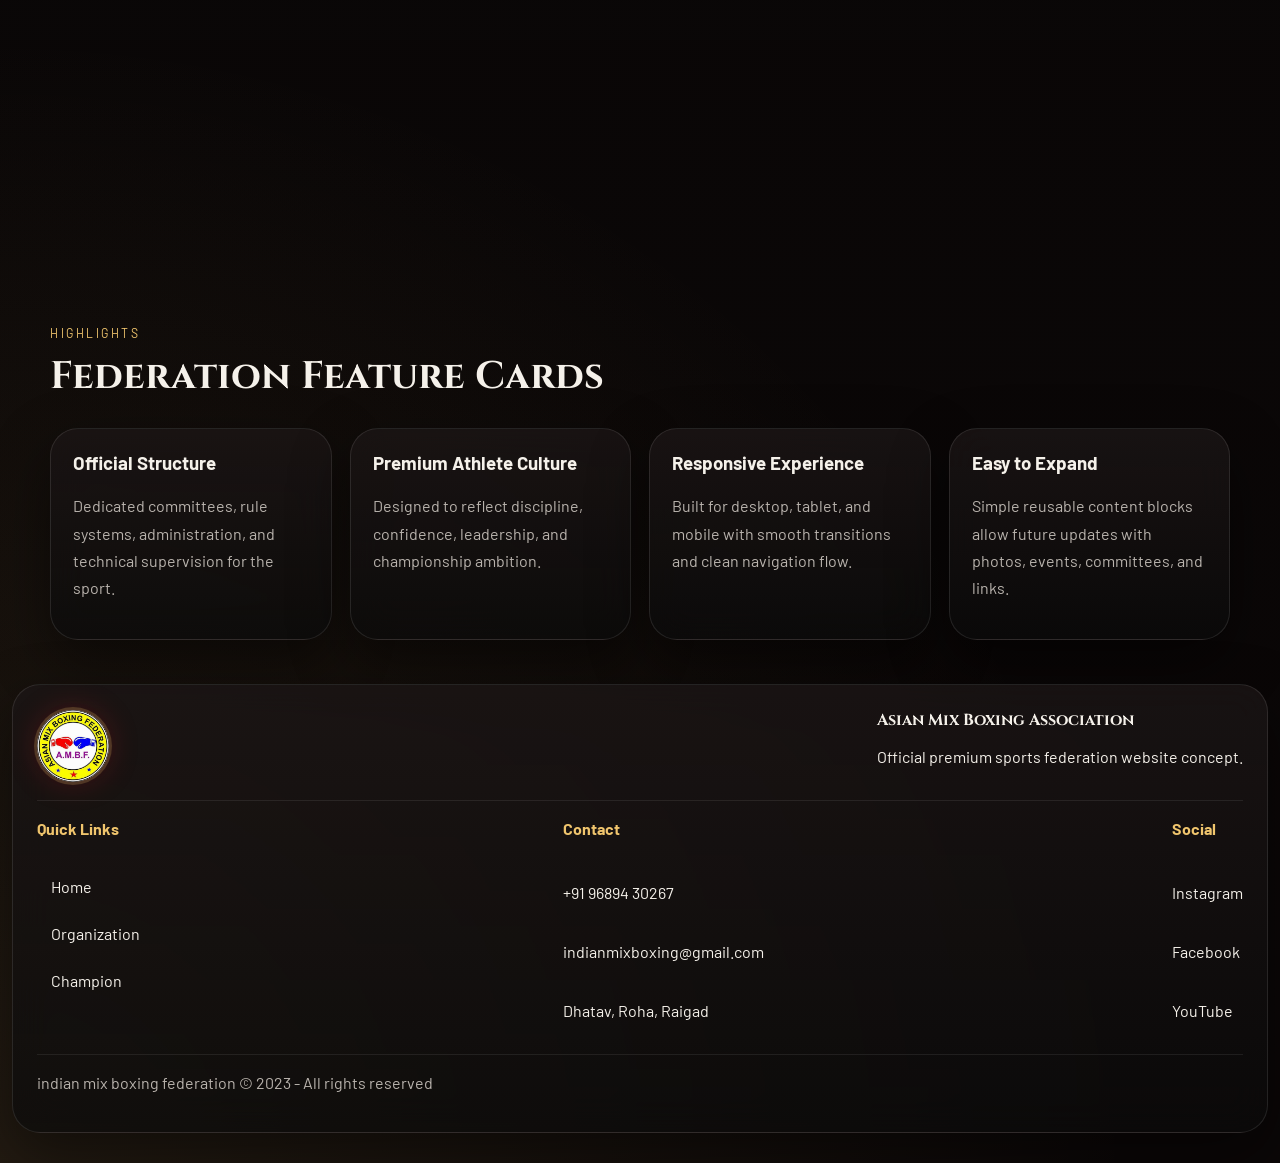
==== commit e6ada979: "Update index.html" ====
--- a/index.html
+++ b/index.html
@@ -1,6 +1,8 @@
 <!DOCTYPE html>
 <html lang="en">
 <head>
+  <script async src="https://pagead2.googlesyndication.com/pagead/js/adsbygoogle.js?client=ca-pub-4282080069717151"
+     crossorigin="anonymous"></script>
   <!-- Google tag (gtag.js) -->
 <script async src="https://www.googletagmanager.com/gtag/js?id=G-KQ9XJMJZVV"></script>
 <script>
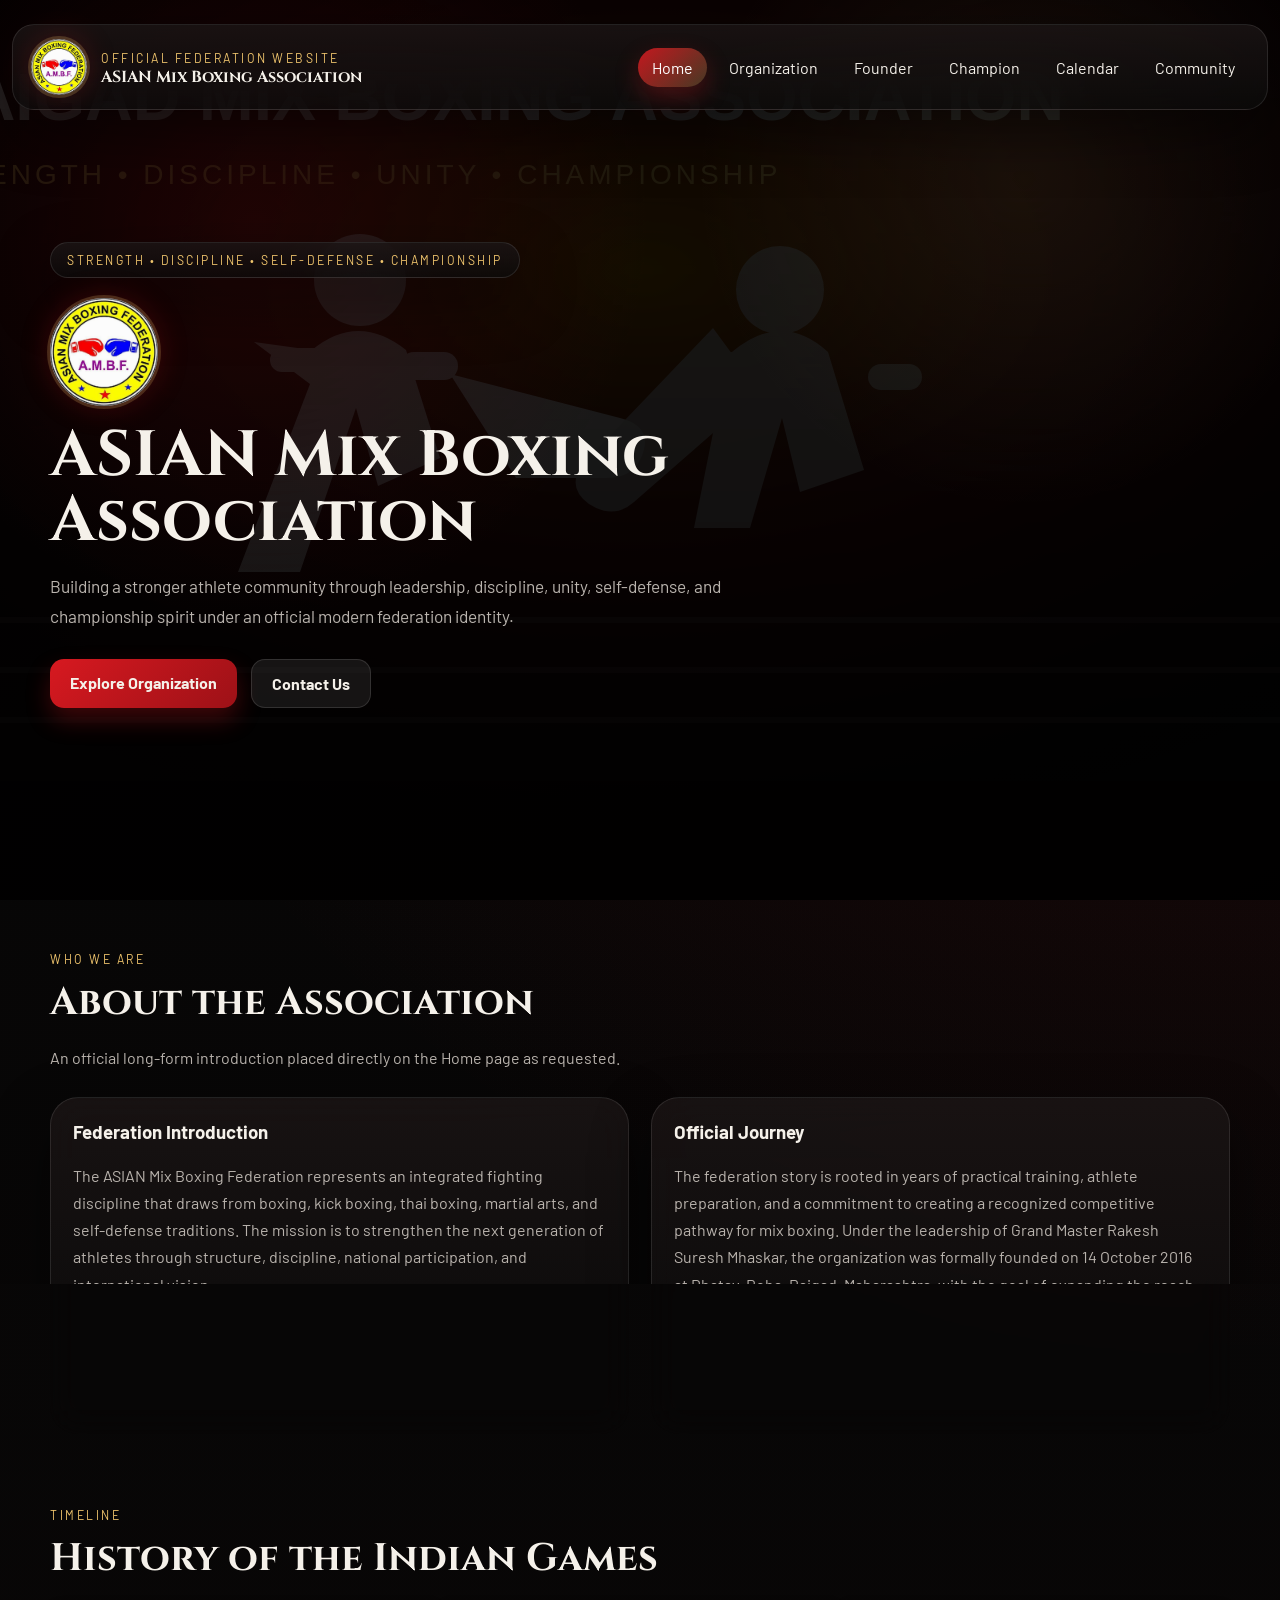
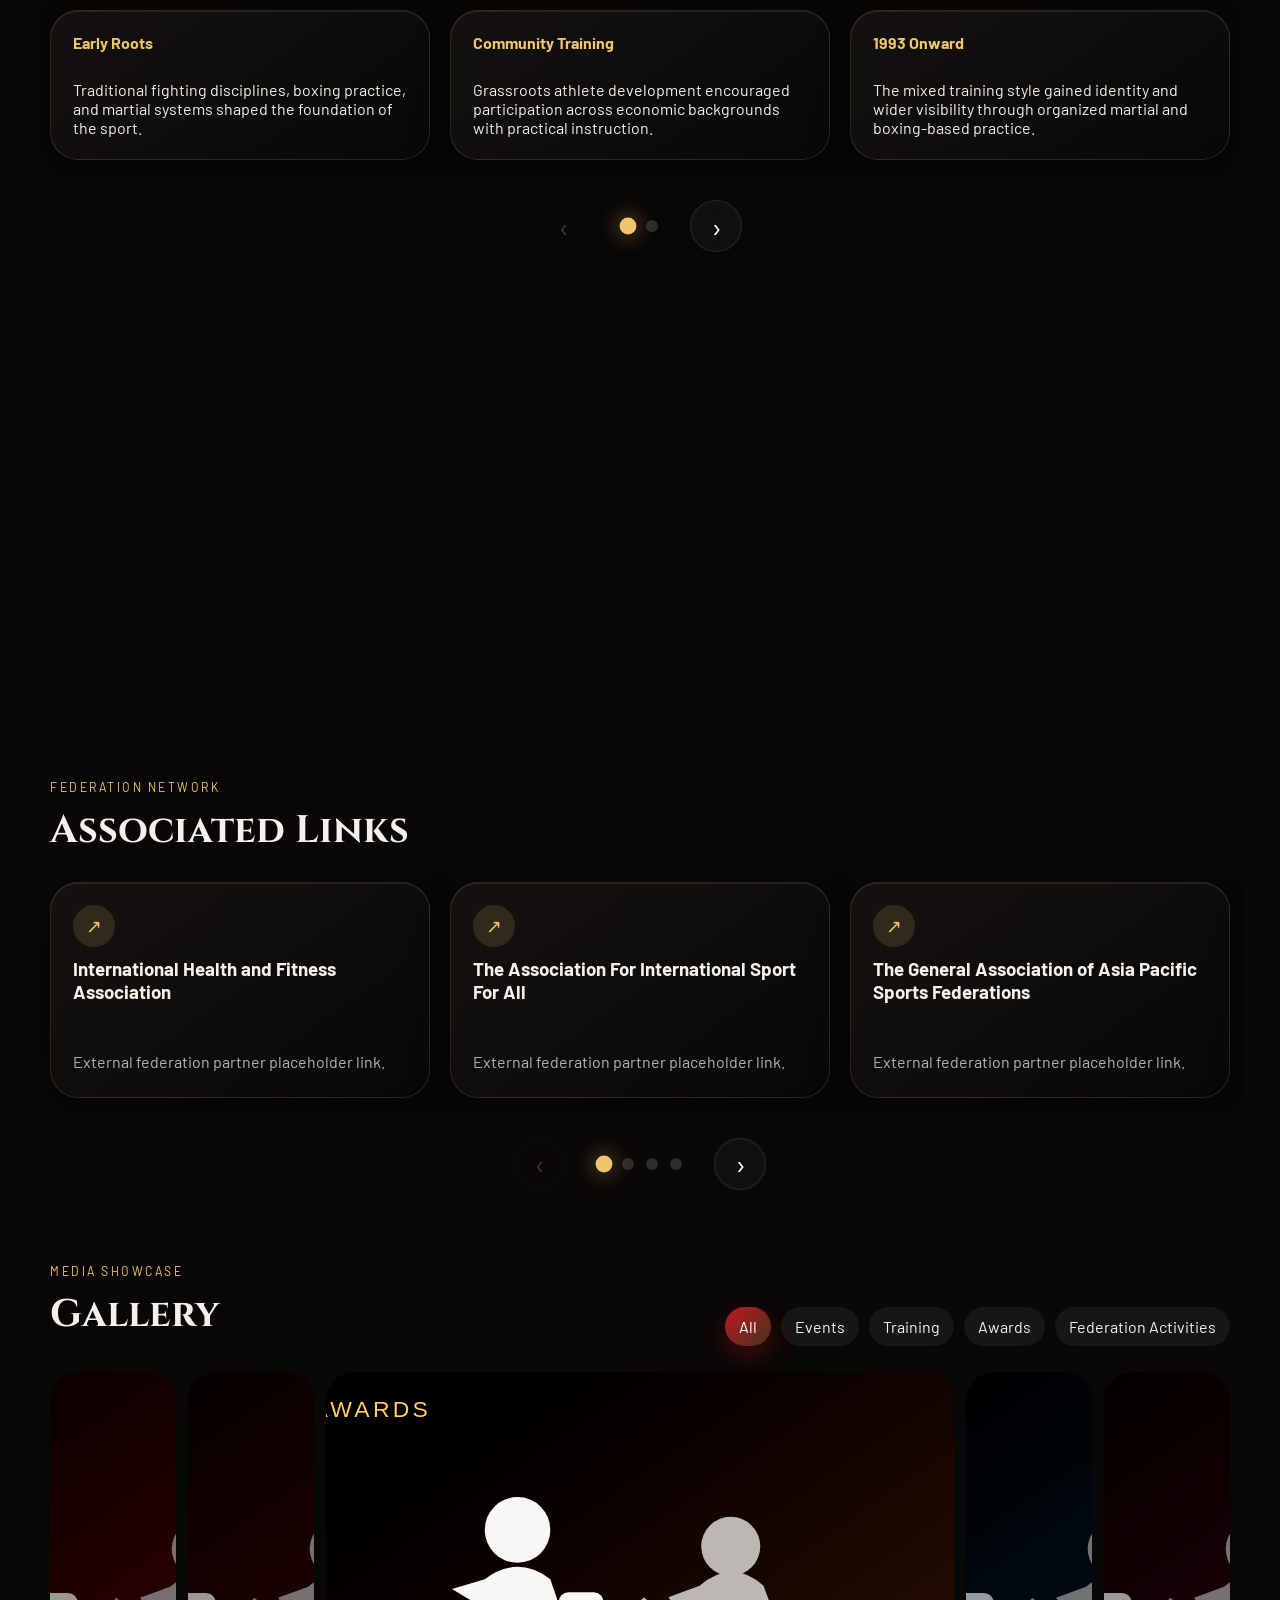
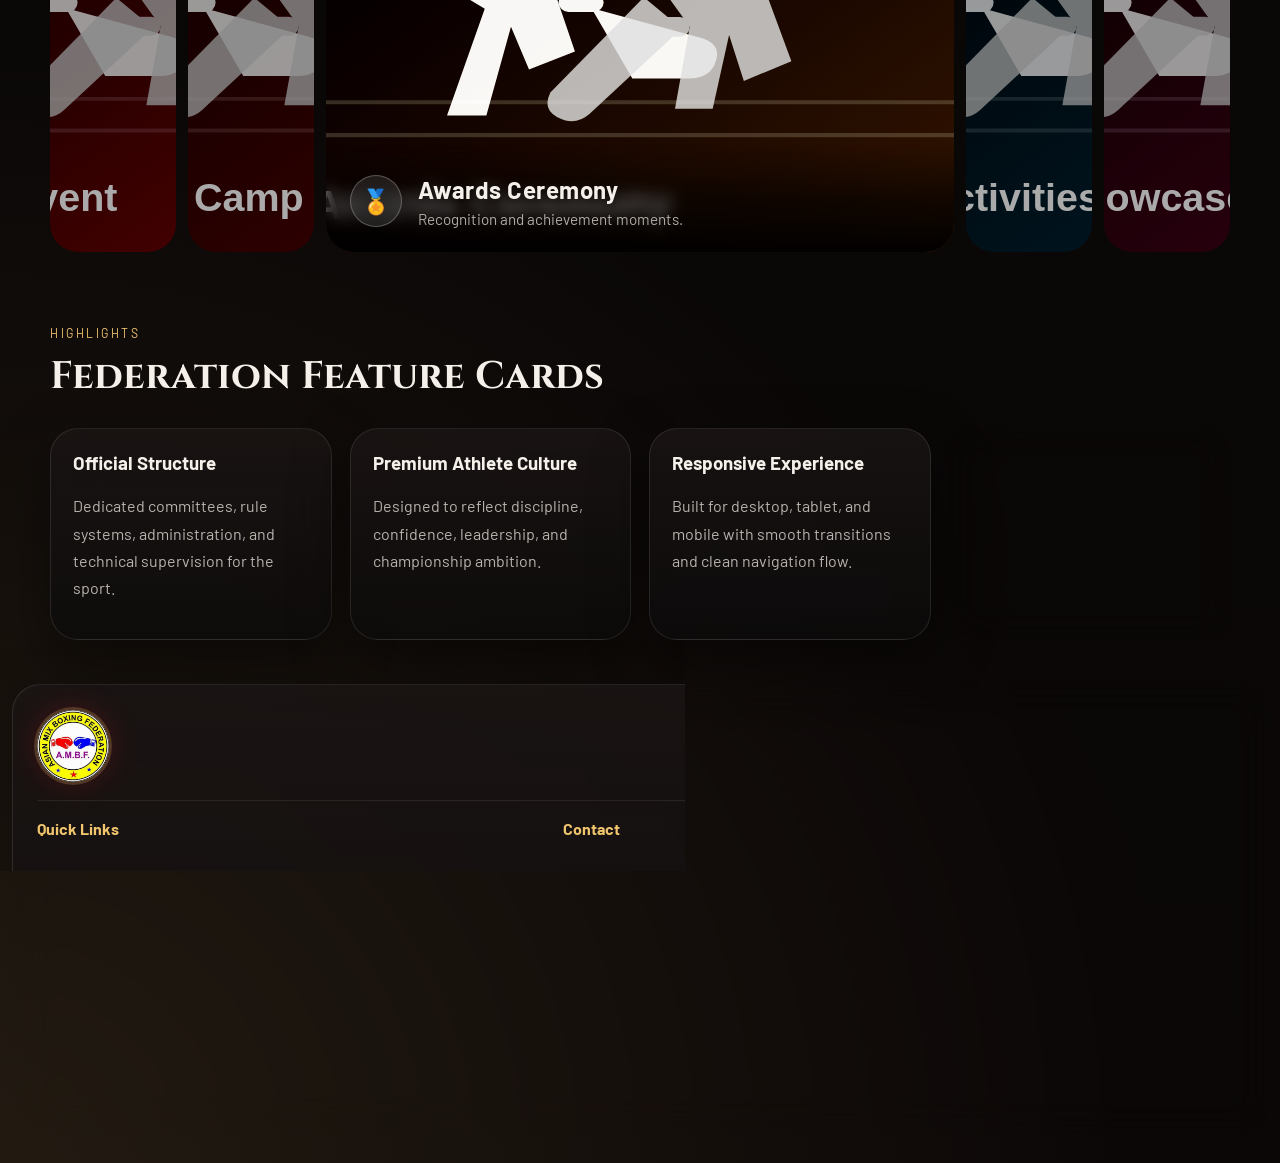
==== commit 209f5240: "Update index.html" ====
--- a/index.html
+++ b/index.html
@@ -1,6 +1,8 @@
 <!DOCTYPE html>
 <html lang="en">
 <head>
+  <script async src="https://pagead2.googlesyndication.com/pagead/js/adsbygoogle.js?client=ca-pub-4282080069717151"
+     crossorigin="anonymous"></script>
   <script async src="https://pagead2.googlesyndication.com/pagead/js/adsbygoogle.js?client=ca-pub-4282080069717151"
      crossorigin="anonymous"></script>
   <!-- Google tag (gtag.js) -->
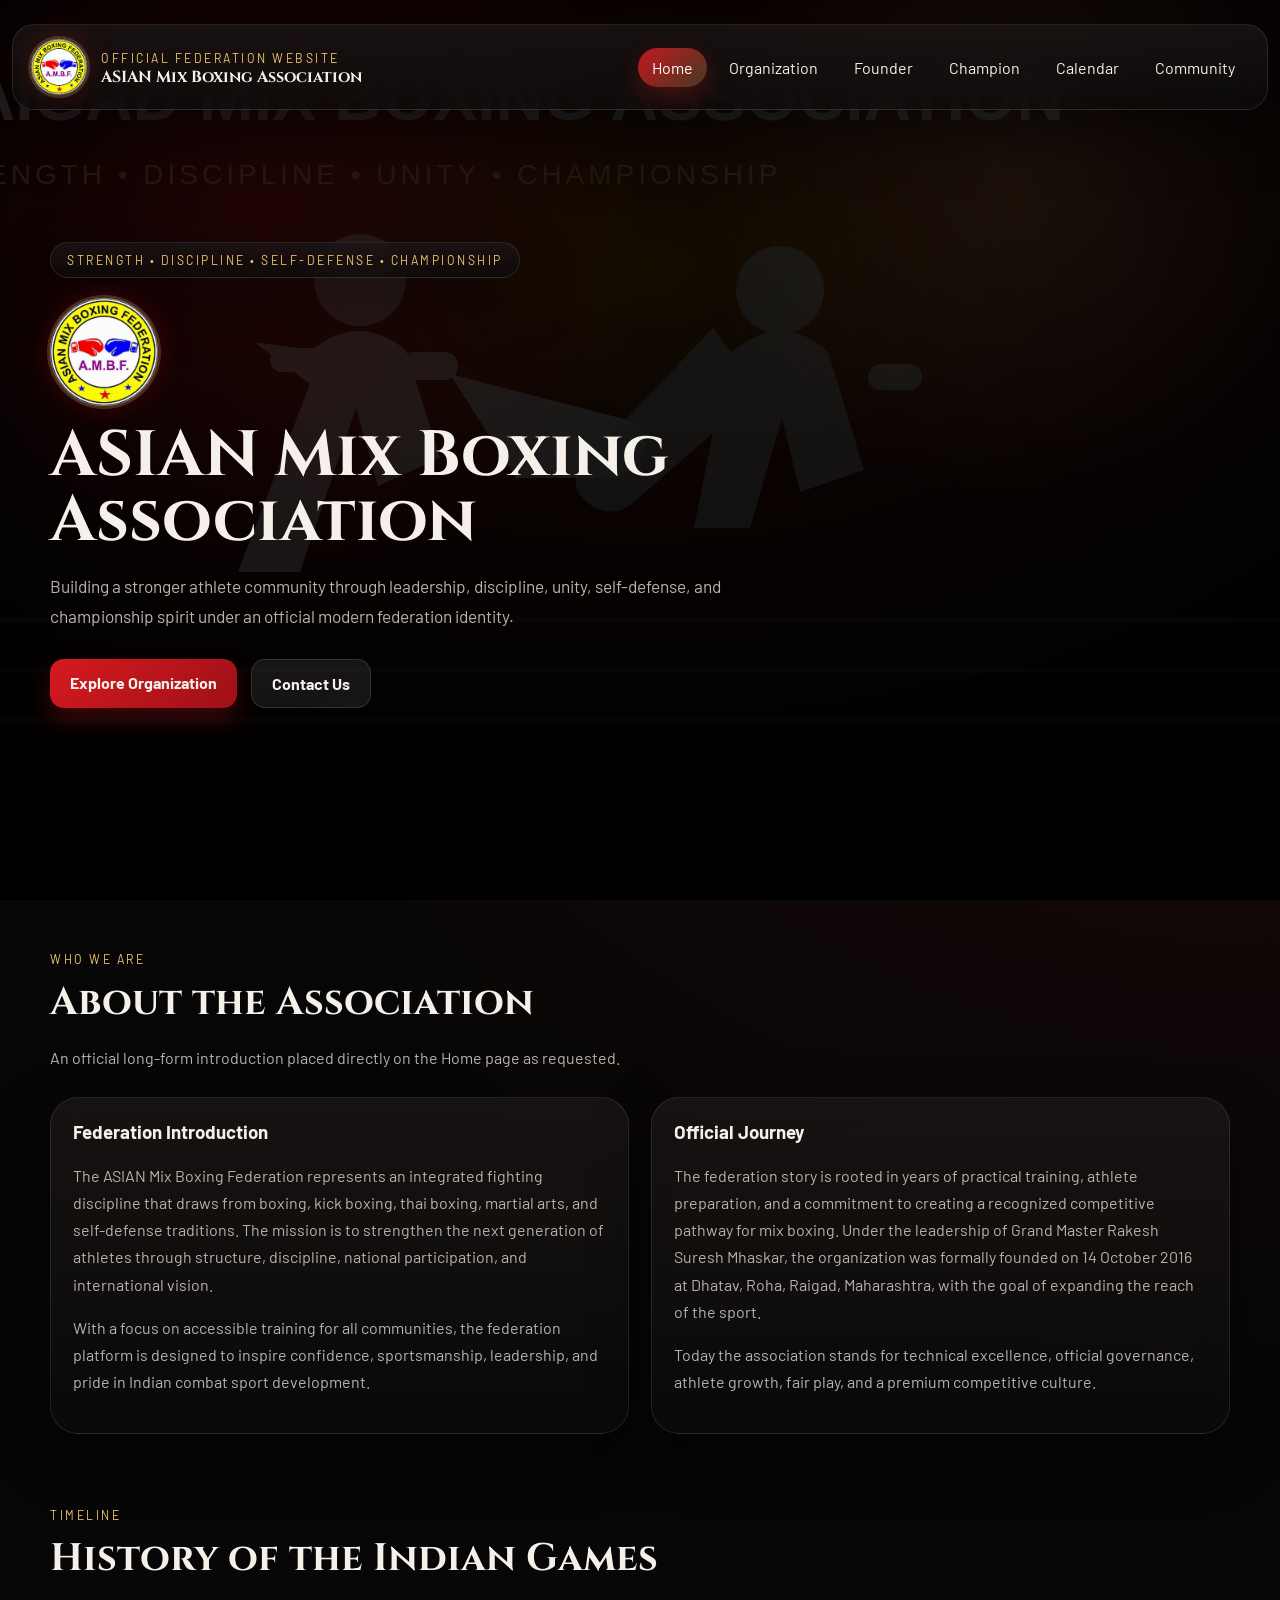
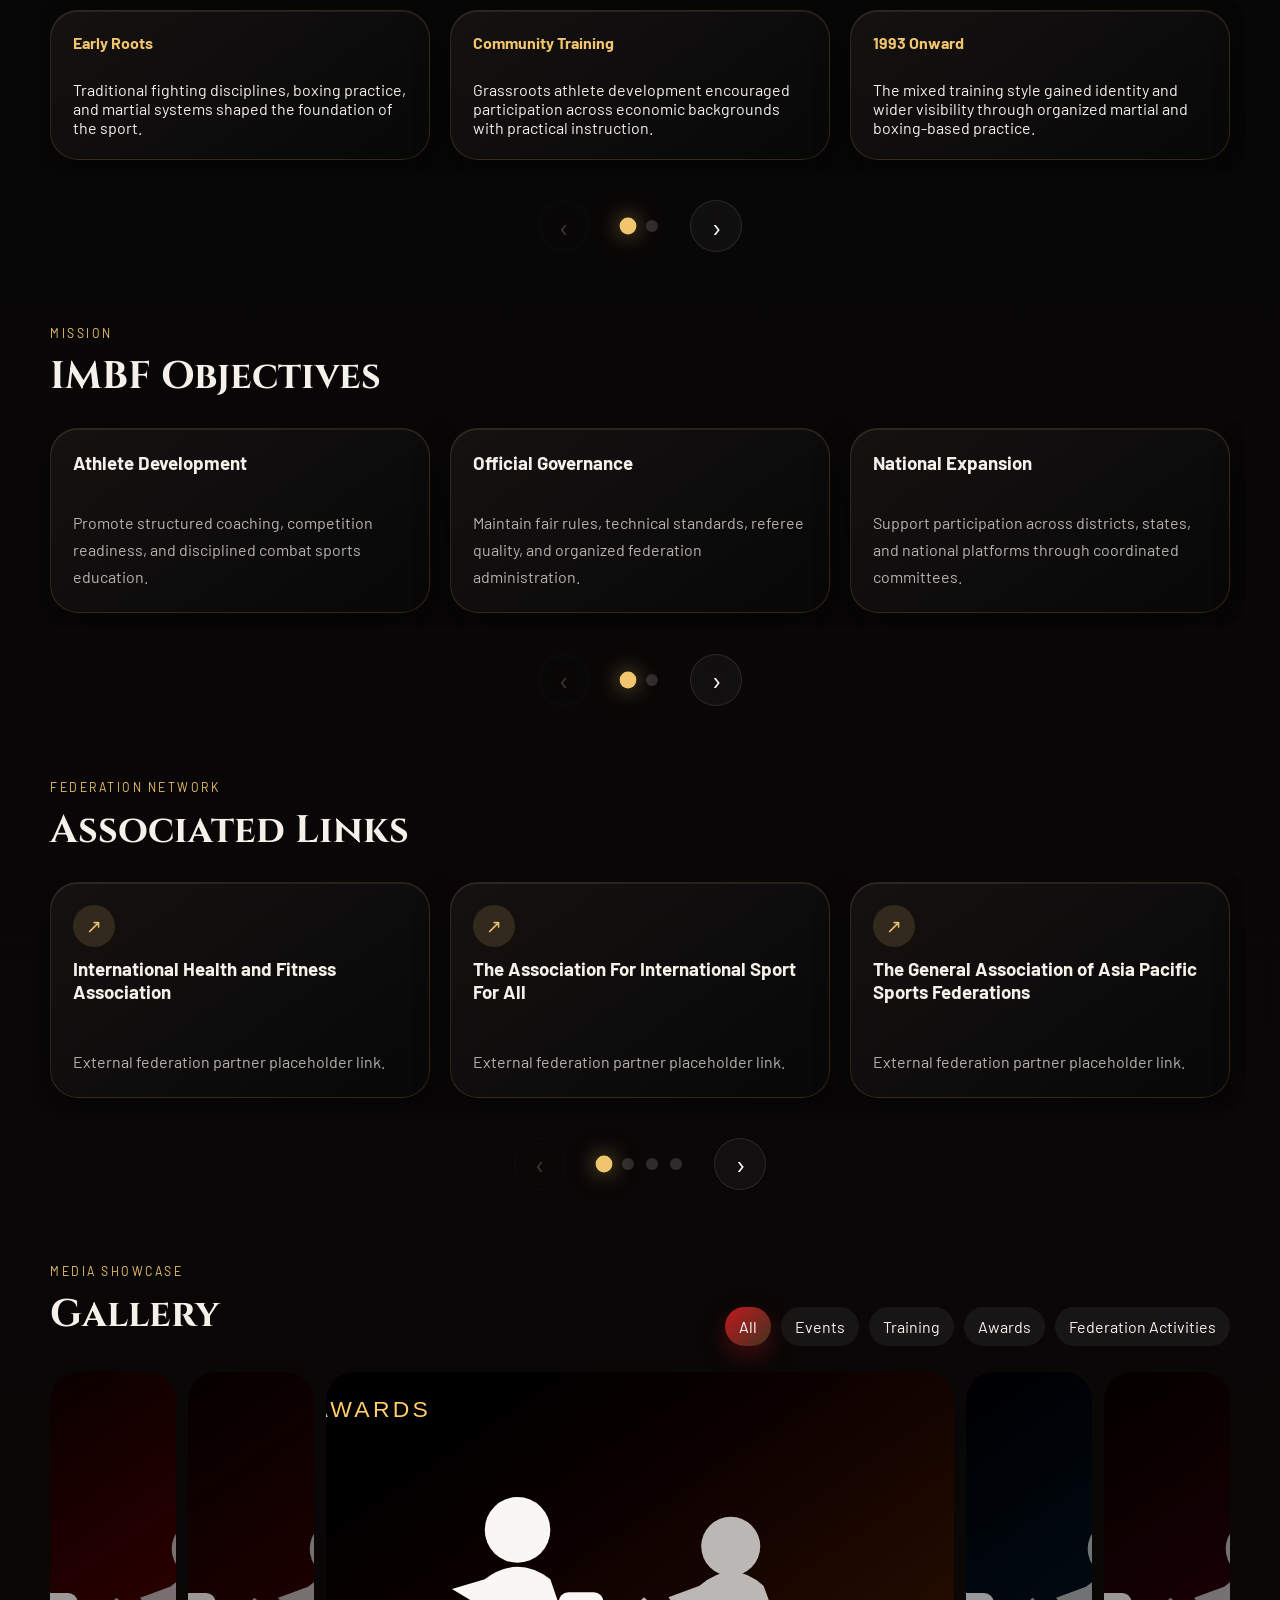
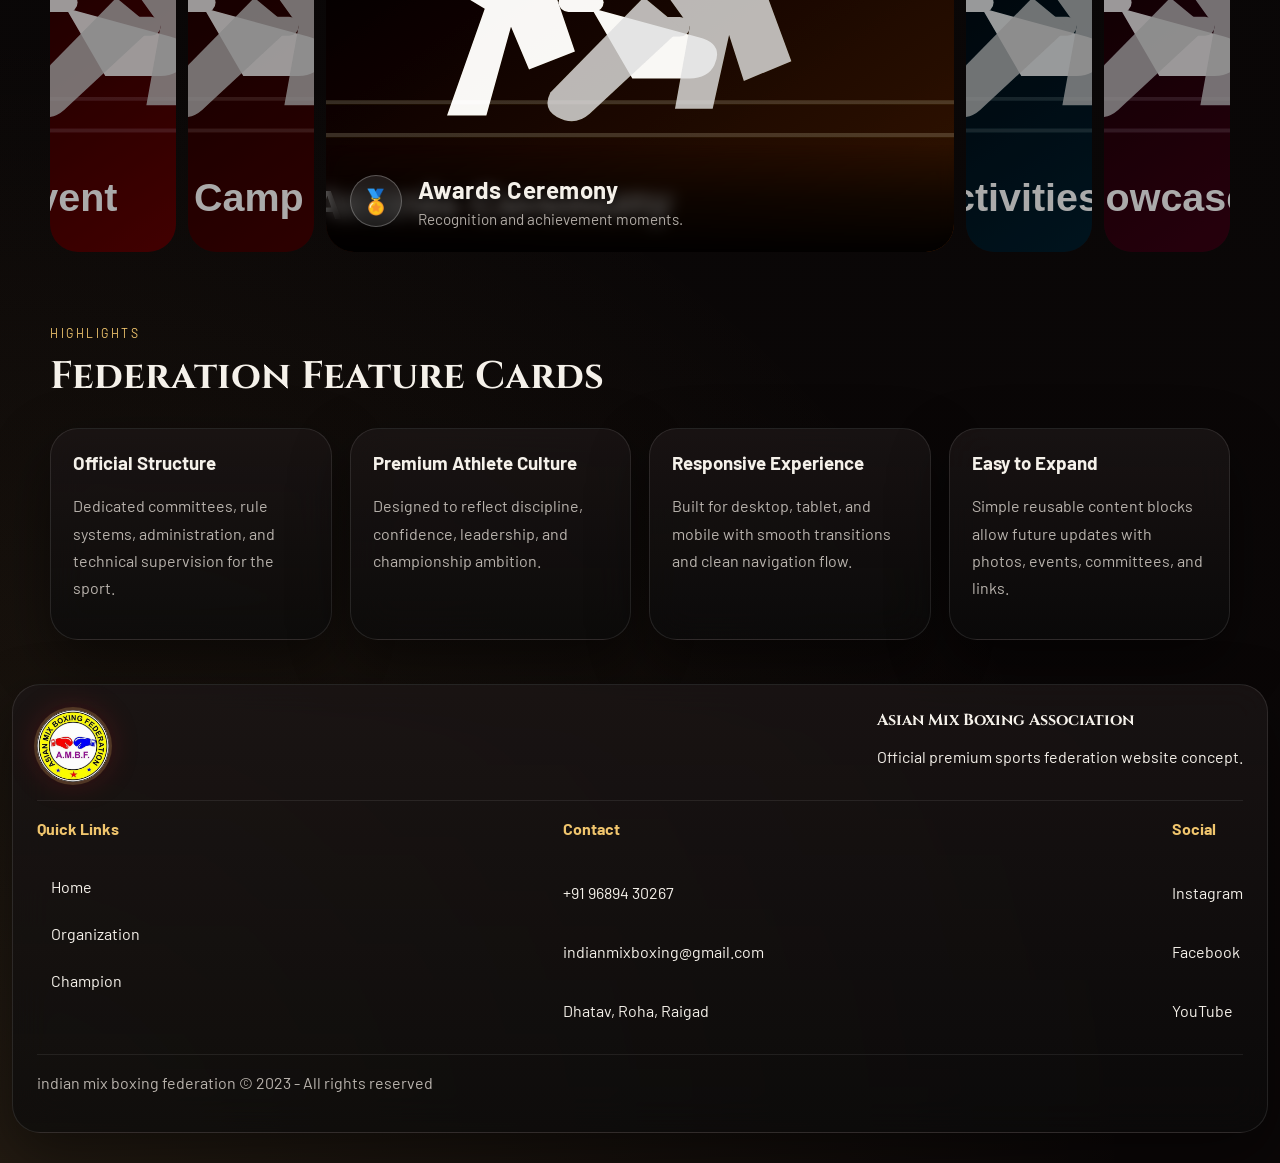
==== commit 82b56b45: "Update index.html" ====
--- a/index.html
+++ b/index.html
@@ -5,14 +5,14 @@
      crossorigin="anonymous"></script>
   <script async src="https://pagead2.googlesyndication.com/pagead/js/adsbygoogle.js?client=ca-pub-4282080069717151"
      crossorigin="anonymous"></script>
-  <!-- Google tag (gtag.js) -->
-<script async src="https://www.googletagmanager.com/gtag/js?id=G-KQ9XJMJZVV"></script>
+<!-- Google tag (gtag.js) -->
+<script async src="https://www.googletagmanager.com/gtag/js?id=G-FKRTSJKLZS"></script>
 <script>
   window.dataLayer = window.dataLayer || [];
   function gtag(){dataLayer.push(arguments);}
   gtag('js', new Date());
 
-  gtag('config', 'G-KQ9XJMJZVV');
+  gtag('config', 'G-FKRTSJKLZS');
 </script>
   <meta name="google-site-verification" content="1h9TPfLEW4wHCmeXuzrRV40Mx8fg6w8ciXgOBHRGX2k" />
   <meta charset="UTF-8" />
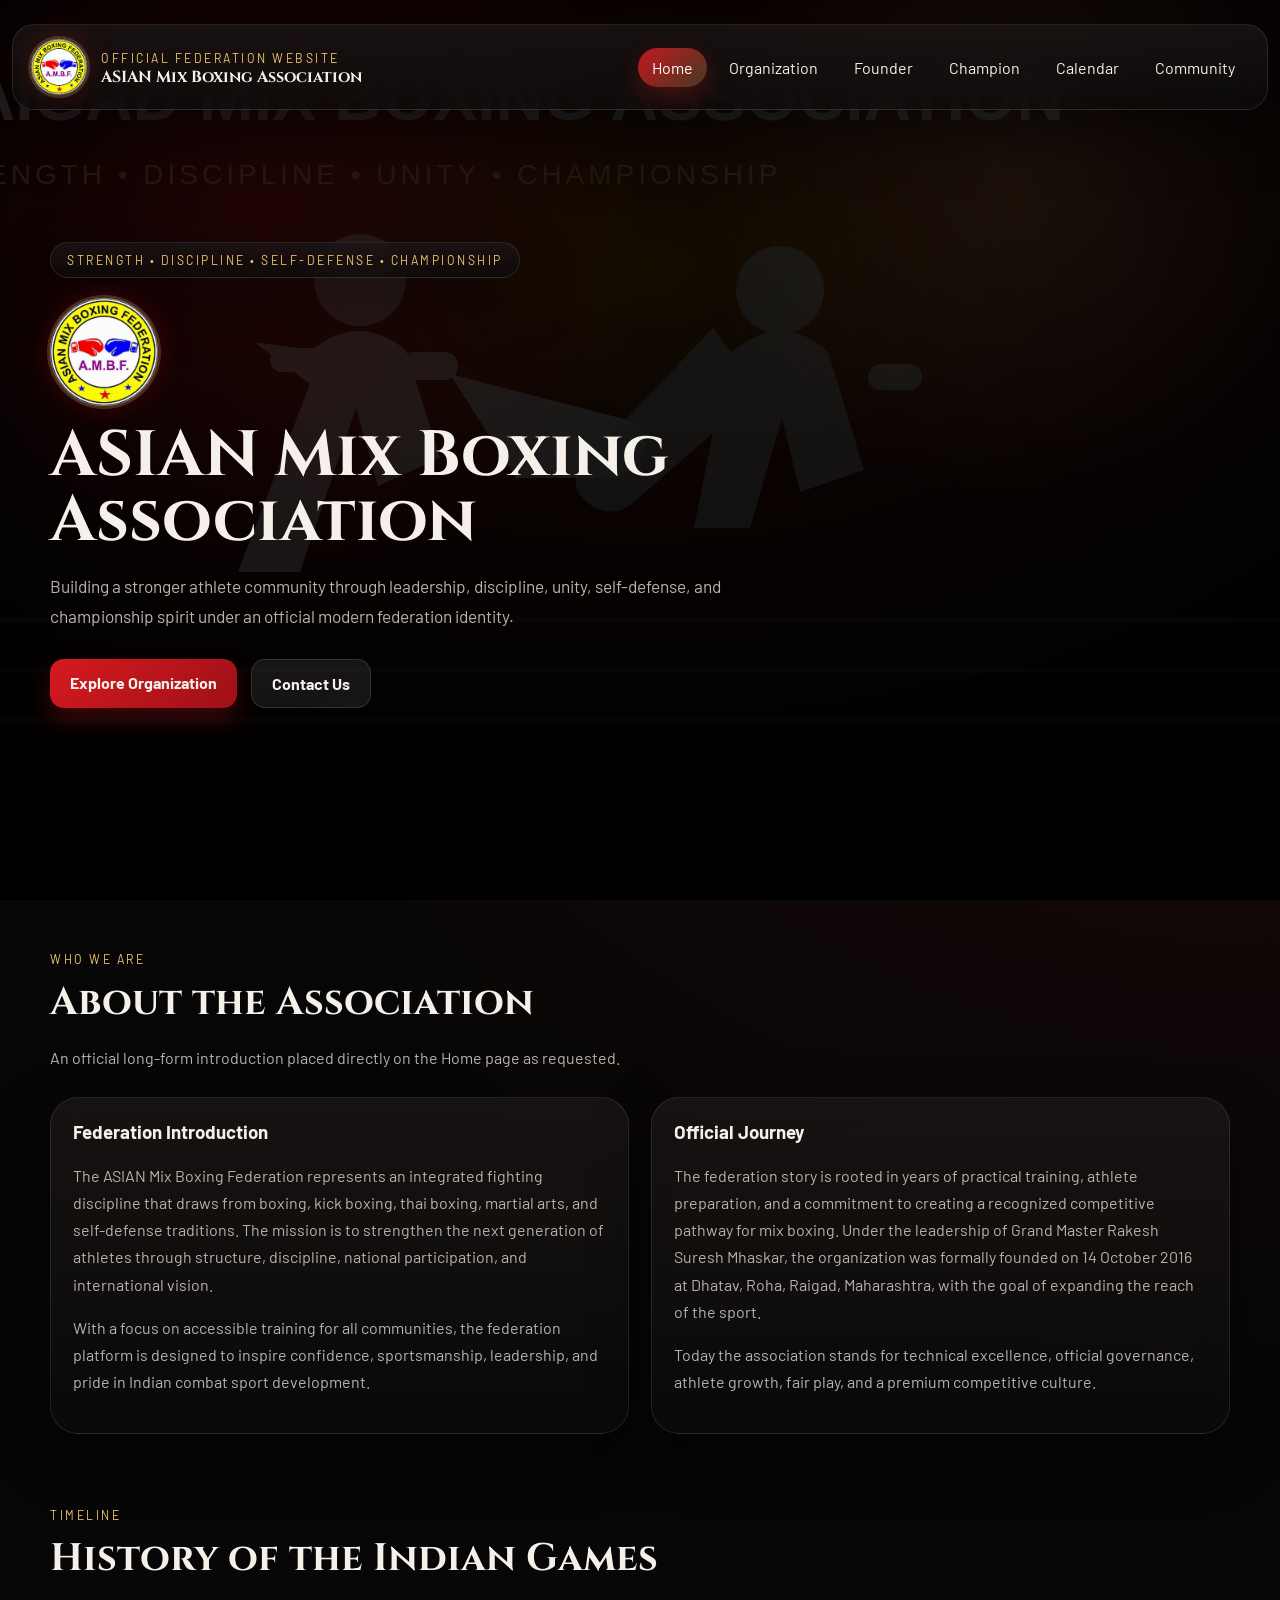
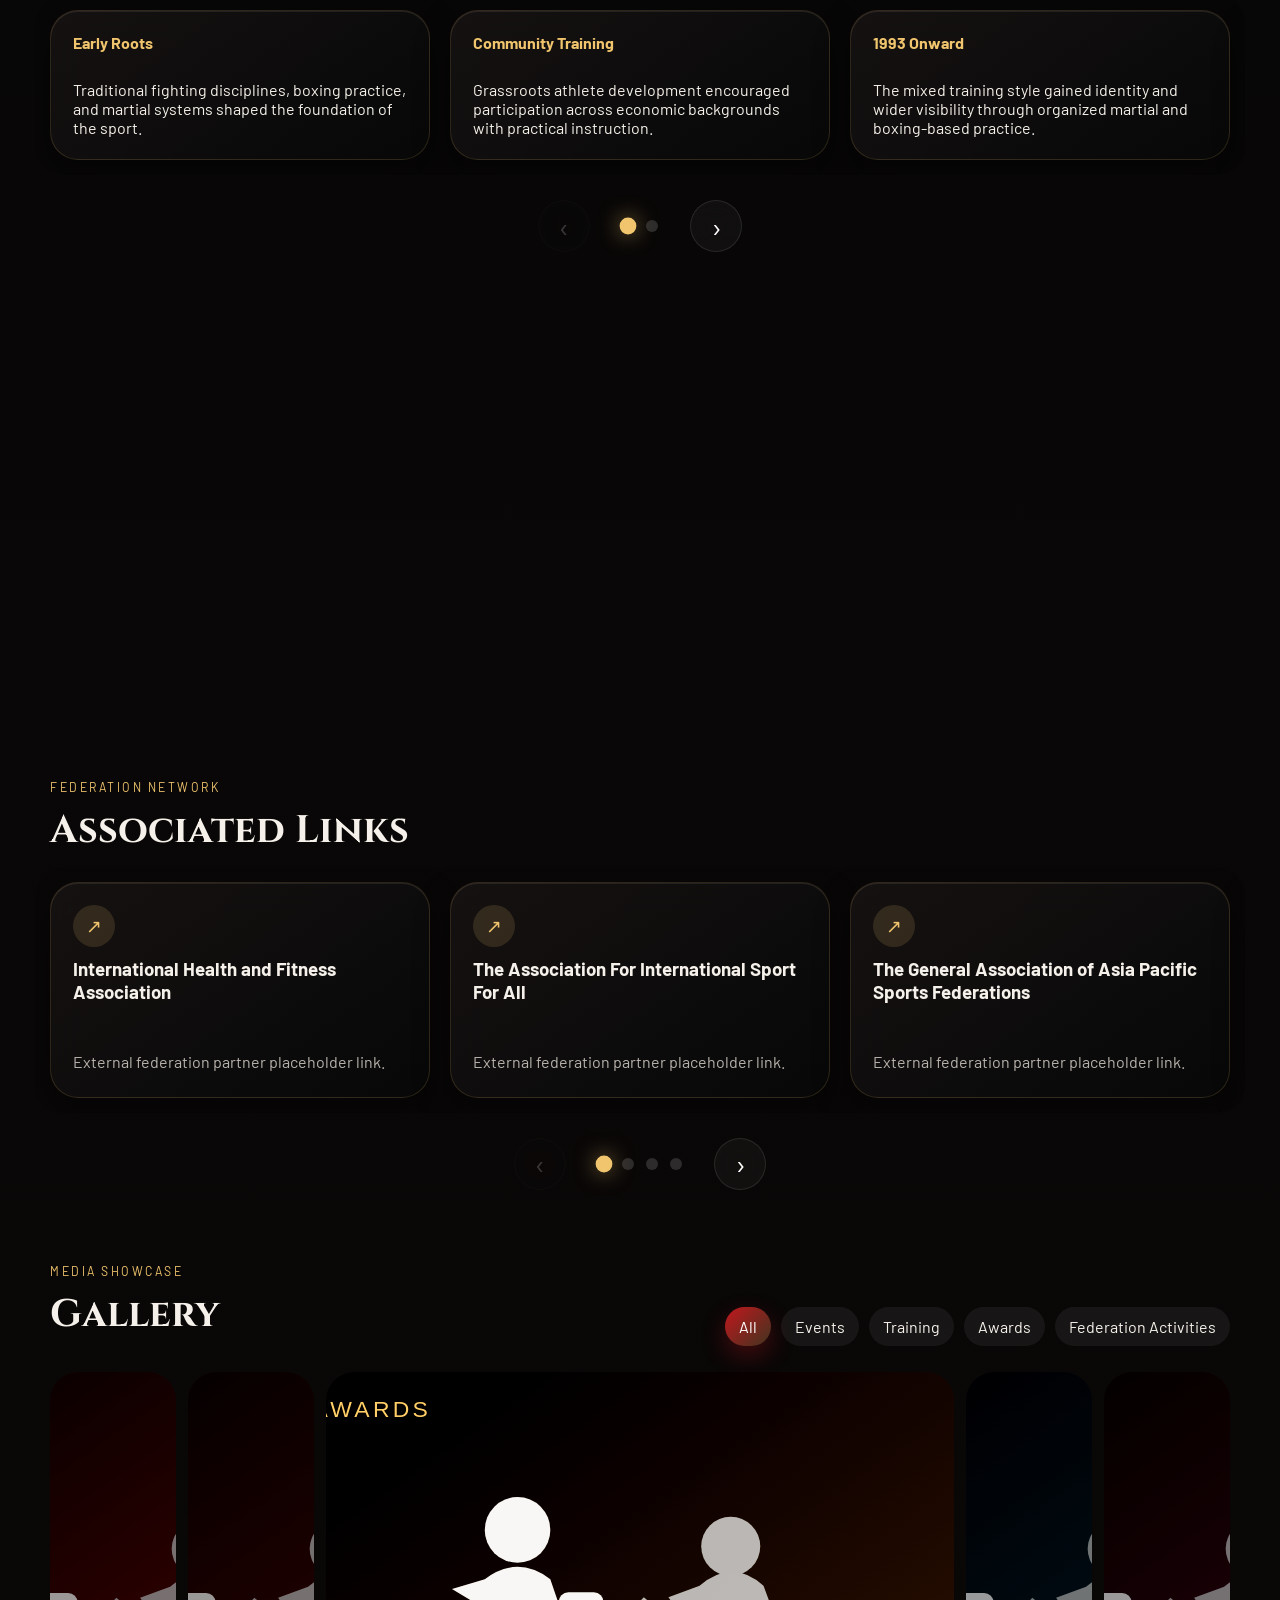
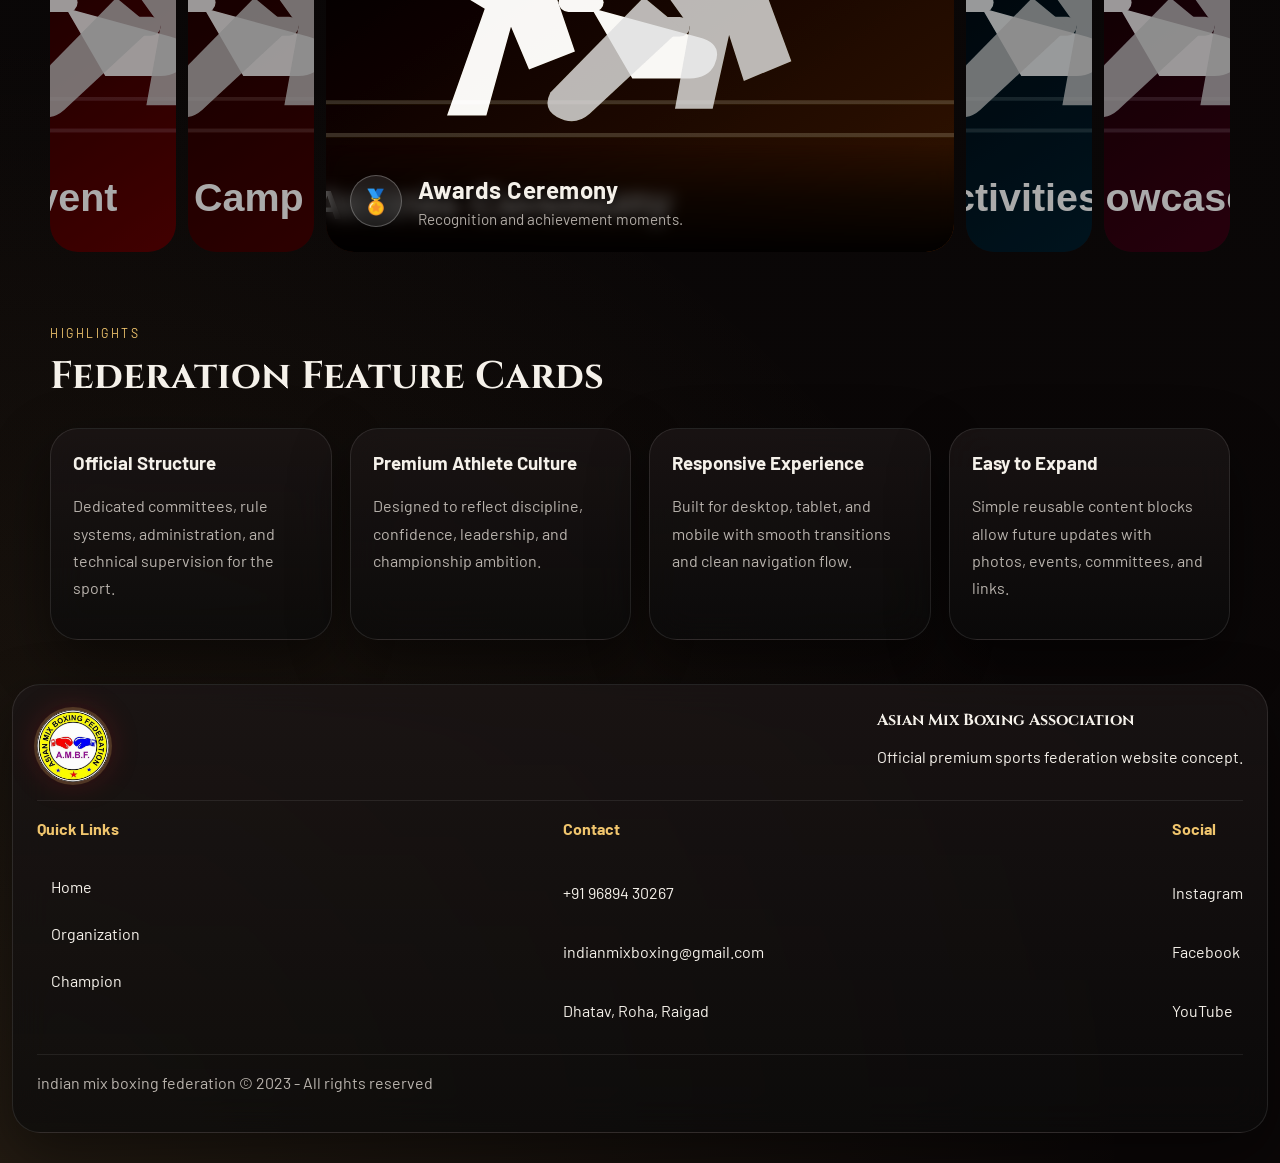
==== commit 49af141c: "Merge 809ef8fa47c81ab02b894c0275733cb86f2cbf8c into e839602ab3a175ff74b7387eef8e5cebd4cb20b3" ====
--- a/index.html
+++ b/index.html
@@ -23,6 +23,12 @@
   <link rel="preconnect" href="https://fonts.gstatic.com" crossorigin>
   <link href="https://fonts.googleapis.com/css2?family=Barlow:wght@400;500;600;700;800&family=Cinzel:wght@500;600;700&display=swap" rel="stylesheet">
   <link rel="stylesheet" href="styles.css" />
+  
+  <!-- Vercel Web Analytics -->
+  <script>
+    window.va = window.va || function () { (window.vaq = window.vaq || []).push(arguments); };
+  </script>
+  <script defer src="/_vercel/insights/script.js"></script>
 </head>
 <body>
   <div class="site-shell">
